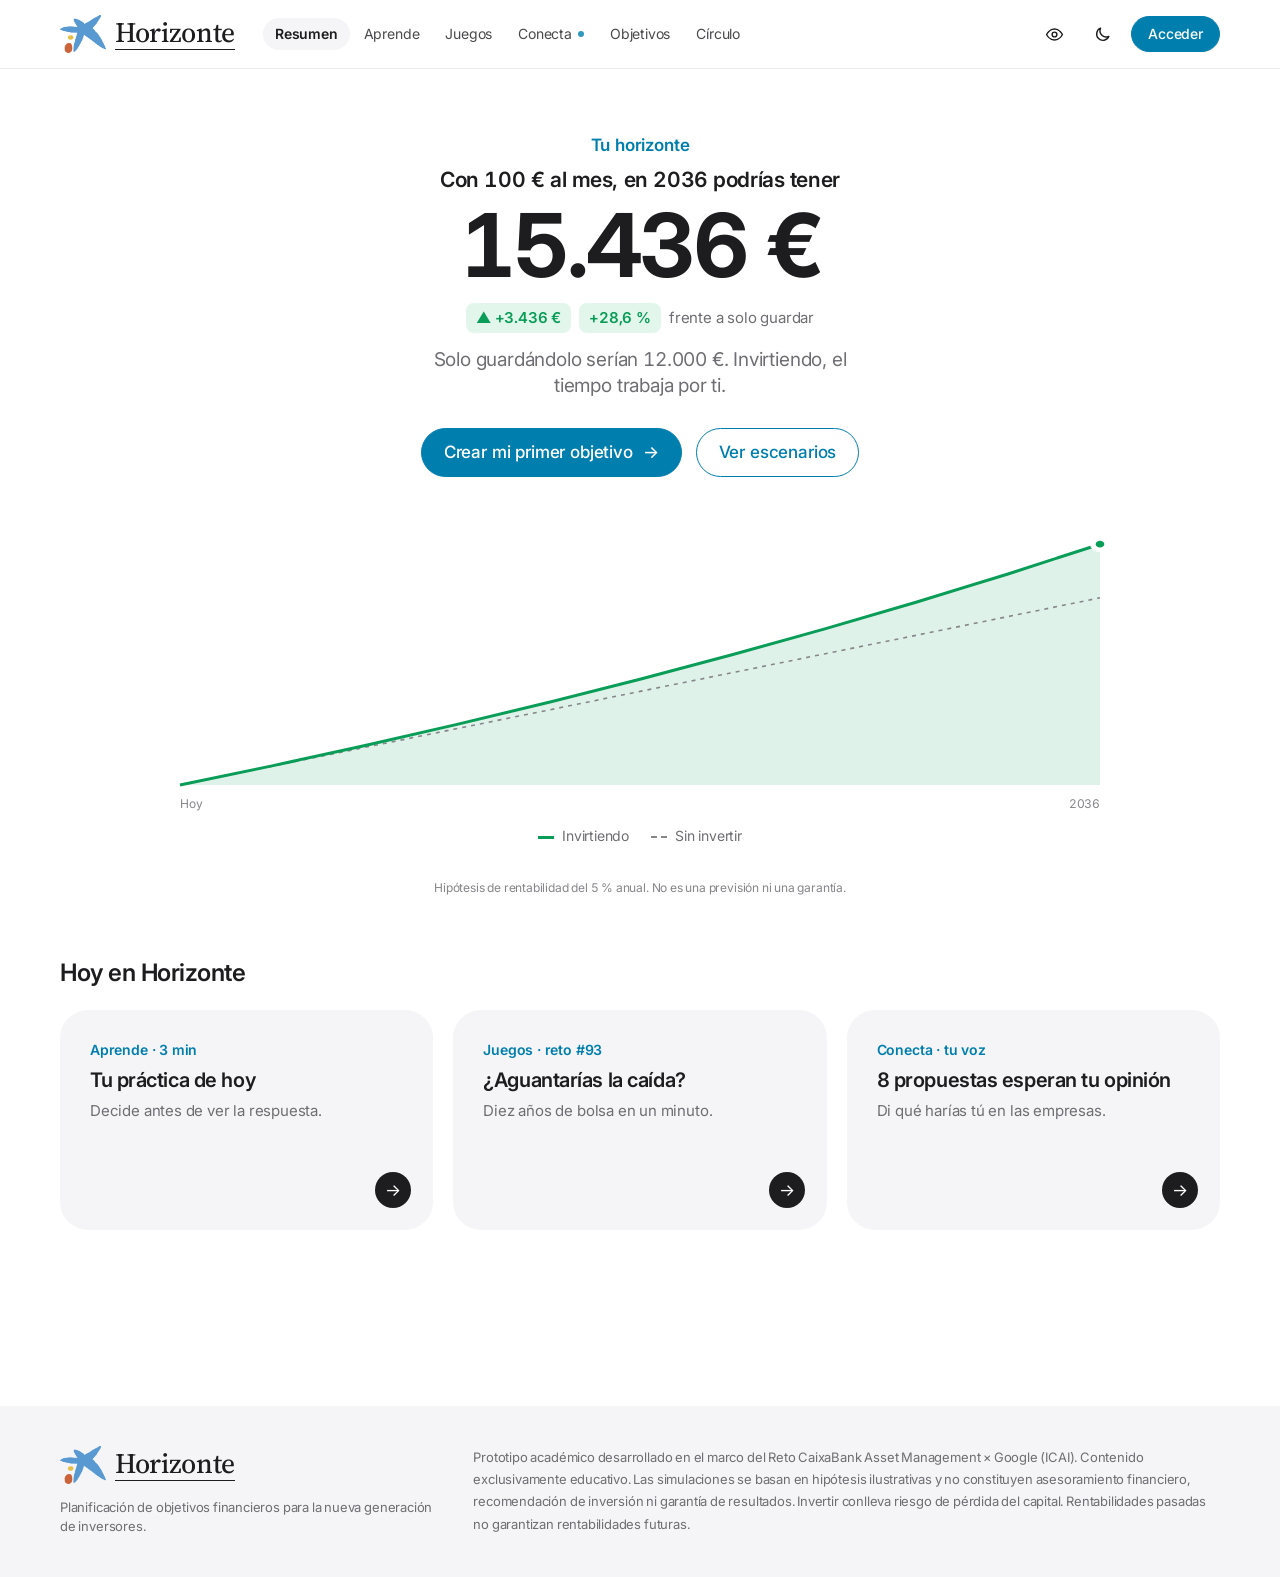
==== public/index.html @ 7ac38d74 "Índice de secciones con títulos algo más pequeños y logotipo un punto menor Co-Authored-By: Claude O" ====
<!DOCTYPE html>
<html lang="es">
<head>
    <meta charset="UTF-8">
    <meta name="viewport" content="width=device-width, initial-scale=1, viewport-fit=cover">
    <meta name="theme-color" content="#ffffff" media="(prefers-color-scheme: light)">
    <meta name="theme-color" content="#000000" media="(prefers-color-scheme: dark)">
    <script>try{const t=localStorage.getItem("hz_theme");document.documentElement.dataset.theme=t?JSON.parse(t):(matchMedia("(prefers-color-scheme: dark)").matches?"dark":"light");if(JSON.parse(localStorage.getItem("hz_private")))document.documentElement.classList.add("private")}catch(e){document.documentElement.dataset.theme="light"}</script>
    <meta name="description" content="Horizonte: planificación de objetivos financieros para la nueva generación de inversores. Prototipo CaixaBank Asset Management × Google.">
    <title>Horizonte · Planificación de objetivos</title>
    <link rel="manifest" href="manifest.webmanifest">
    <link rel="icon" href="brand/horizonte-icono.svg?v=2" type="image/svg+xml">
    <link rel="apple-touch-icon" href="brand/estrella.png">
    <link rel="preconnect" href="https://fonts.googleapis.com">
    <link rel="preconnect" href="https://fonts.gstatic.com" crossorigin>
    <link href="https://fonts.googleapis.com/css2?family=Inter:wght@400..800&family=Source+Serif+4:opsz,wght@8..60,400..600&display=swap" rel="stylesheet">
    <link rel="stylesheet" href="styles.css?v=g4">
</head>
<body>
    <a class="skip" href="#view">Saltar al contenido</a>

    <header class="top">
        <div class="top-in">
            <a class="brand" href="#/resumen" aria-label="Horizonte · Inicio">
                <img class="brand-star" src="brand/horizonte-icono.svg" alt="" width="46" height="38">
                <span class="brand-word" aria-hidden="true">Horizonte</span>
            </a>
            <nav class="nav" id="nav" aria-label="Secciones">
                <a href="#/resumen" data-tab="resumen"><svg viewBox="0 0 24 24" aria-hidden="true"><path d="M3 10.5 12 3l9 7.5V20a1 1 0 0 1-1 1h-5v-6h-6v6H4a1 1 0 0 1-1-1z"/></svg><span class="nl">Resumen</span><span class="ns">Inicio</span></a>
                <a href="#/aprende" data-tab="aprende"><svg viewBox="0 0 24 24" aria-hidden="true"><path d="M12 6.5C10 5 7 4.5 3 5v13c4-.5 7 0 9 1.5 2-1.5 5-2 9-1.5V5c-4-.5-7 0-9 1.5zM12 6.5V19"/></svg><span class="nl">Aprende</span><span class="ns">Aprende</span></a>
                <a href="#/juegos" data-tab="juegos"><svg viewBox="0 0 24 24" aria-hidden="true"><rect x="2.5" y="7" width="19" height="11" rx="5.5"/><path d="M7 10.5v4M5 12.5h4"/><circle cx="15.5" cy="11.5" r=".6" fill="currentColor"/><circle cx="17.5" cy="13.5" r=".6" fill="currentColor"/></svg><span class="nl">Juegos</span><span class="ns">Juegos</span></a>
                <a href="#/conecta" data-tab="conecta" class="nav-new"><svg viewBox="0 0 24 24" aria-hidden="true"><circle cx="6" cy="12" r="2.6"/><circle cx="18" cy="6" r="2.6"/><circle cx="18" cy="18" r="2.6"/><path d="M8.3 10.8 15.7 7.2M8.3 13.2l7.4 3.6"/></svg><span class="nl">Conecta</span><span class="ns">Conecta</span></a>
                <a href="#/objetivos" data-tab="objetivos"><svg viewBox="0 0 24 24" aria-hidden="true"><circle cx="12" cy="12" r="9"/><circle cx="12" cy="12" r="5"/><circle cx="12" cy="12" r="1.2" fill="currentColor"/></svg><span class="nl">Objetivos</span><span class="ns">Metas</span></a>
                <a href="#/circulo" data-tab="circulo"><svg viewBox="0 0 24 24" aria-hidden="true"><circle cx="9" cy="9" r="3.2"/><circle cx="17" cy="10.5" r="2.5"/><path d="M3.5 19c.6-3 2.8-4.6 5.5-4.6s4.9 1.6 5.5 4.6M14.5 15.2c2.6-.5 5 .8 5.8 3.8"/></svg><span class="nl">Círculo</span><span class="ns">Círculo</span></a>
            </nav>
            <div class="top-actions">
                <button class="icon-btn" data-act="privacy" id="privBtn" aria-pressed="false" title="Ocultar importes" aria-label="Ocultar importes"><svg viewBox="0 0 24 24" aria-hidden="true"><path class="eye" d="M2 12s3.6-7 10-7 10 7 10 7-3.6 7-10 7S2 12 2 12z"/><circle class="eye" cx="12" cy="12" r="3"/><path class="slash" d="M4 4l16 16"/></svg></button>
                <button class="icon-btn" data-act="theme" id="themeBtn" title="Cambiar a modo oscuro" aria-label="Cambiar a modo oscuro"><svg viewBox="0 0 24 24" aria-hidden="true"><path class="moon" d="M20 14.5A8 8 0 0 1 9.5 4 8 8 0 1 0 20 14.5z"/><g class="sun"><circle cx="12" cy="12" r="4"/><path d="M12 2v2M12 20v2M4.9 4.9l1.4 1.4M17.7 17.7l1.4 1.4M2 12h2M20 12h2M4.9 19.1l1.4-1.4M17.7 6.3l1.4-1.4"/></g></svg></button>
                <button class="btn sm" id="authBtn" data-act="auth">Acceder</button>
            </div>
        </div>
        <div class="flyout" id="flyout" aria-label="Índice de la sección"><div class="fl-in" id="flyIn"></div></div>
        <div class="localnav" id="localnav">
            <button class="ln-btn" id="lnBtn" aria-expanded="false" aria-controls="lnPanel"><span id="lnName">Inicio</span><svg viewBox="0 0 24 24" aria-hidden="true"><path d="m6 9 6 6 6-6"/></svg></button>
            <div class="ln-panel" id="lnPanel"></div>
        </div>
    </header>
    <div class="fl-scrim" id="flyScrim"></div>

    <main id="view" tabindex="-1"></main>

    <footer class="foot">
        <div class="foot-in">
            <div>
                <span class="brand foot-brand" aria-label="Horizonte"><img class="brand-star" src="brand/horizonte-icono.svg" alt="" width="46" height="38"><span class="brand-word" aria-hidden="true">Horizonte</span></span>
                <p class="muted">Planificación de objetivos financieros para la nueva generación de inversores.</p>
            </div>
            <p class="legal">Prototipo académico desarrollado en el marco del Reto CaixaBank Asset Management × Google (ICAI). Contenido exclusivamente educativo. Las simulaciones se basan en hipótesis ilustrativas y no constituyen asesoramiento financiero, recomendación de inversión ni garantía de resultados. Invertir conlleva riesgo de pérdida del capital. Rentabilidades pasadas no garantizan rentabilidades futuras.</p>
        </div>
    </footer>

    <button class="assist-fab" data-act="coach" aria-label="Abrir asistente"><svg viewBox="0 0 24 24" aria-hidden="true"><path d="M4 5h16v11H9l-5 4z"/></svg></button>

    <div id="sheetRoot"></div>
    <div id="toasts" aria-live="polite"></div>

    <noscript><p style="padding:2rem">Horizonte necesita JavaScript para funcionar.</p></noscript>
    <script src="coach-local.js?v=g4"></script>
    <script src="games.js?v=g4"></script>
    <script src="conecta.js?v=g4"></script>
    <script src="app.js?v=g4"></script>
</body>
</html>
---- public/styles.css ----
/* Horizonte · sistema visual 2.0 para la Generación Z
   Base clara y modo oscuro completo, superficies redondeadas, tipografía Inter con acentos
   editoriales en Source Serif 4 (la del logo), navegación inferior en móvil y modo privado. */
:root {
    --bg: #f4f6fb;
    --white: #ffffff;       /* superficie de tarjeta */
    --paper: #eef2f8;       /* relleno suave */
    --paper2: #e5ebf3;
    --ink: #0b1b2b;
    --ink2: #4a5b6e;
    --ink3: #8794a6;
    --rule: #e0e6ee;
    --rule2: #edf1f6;
    --blue: #007eae;        /* azul CaixaBank */
    --blue2: #2aa7df;
    --navy: #00344f;
    --sky: #7fb8d4;
    --accent: #ff8300;
    --pos: #10916b;
    --neg: #d4453a;
    --c-con: #7fb8d4;
    --c-dyn: #00344f;
    --hero: linear-gradient(135deg, #00344f 0%, #005b84 100%);
    --shadow: 0 1px 2px rgba(11, 27, 43, .04), 0 10px 30px -12px rgba(11, 27, 43, .12);
    --r: 22px;
    --r-sm: 14px;
    --serif: "Source Serif 4", Georgia, "Times New Roman", serif;
    --sans: "Inter", system-ui, -apple-system, "Segoe UI", sans-serif;
    --w: 1200px;
    --navh: 0px;
    color-scheme: light;
}
:root[data-theme="dark"] {
    --bg: #08131c;
    --white: #0f1f2c;
    --paper: #152838;
    --paper2: #1b3144;
    --ink: #eaf2f8;
    --ink2: #a8bccb;
    --ink3: #6f879a;
    --rule: #1f3547;
    --rule2: #182c3c;
    --blue: #3fb1e3;
    --blue2: #7fd0f2;
    --navy: #0b3a57;
    --pos: #4fd1a5;
    --neg: #ff8a80;
    --c-con: #4a7d97;
    --c-dyn: #c8e3f0;
    --hero: linear-gradient(135deg, #0b3a57 0%, #06263a 100%);
    --shadow: 0 0 0 1px rgba(255, 255, 255, .02);
    color-scheme: dark;
}
* { box-sizing: border-box; }
html { -webkit-text-size-adjust: 100%; }
body { margin: 0; background: var(--bg); color: var(--ink); font: 400 15px/1.6 var(--sans); font-variant-numeric: tabular-nums; -webkit-font-smoothing: antialiased; transition: background .25s, color .25s; }
button, input, select { font: inherit; color: inherit; }
button { cursor: pointer; }
a { color: inherit; text-decoration: none; }
h1, h2, h3, h4 { margin: 0; font-family: var(--sans); font-weight: 700; letter-spacing: -.025em; line-height: 1.12; }
h1 em, h2 em { font-family: var(--serif); font-style: italic; font-weight: 400; letter-spacing: -.01em; }
p { margin: 0; }
[hidden] { display: none !important; }
:focus-visible { outline: 2px solid var(--blue); outline-offset: 2px; border-radius: 8px; }
.skip { position: absolute; left: -999px; } .skip:focus { left: 16px; top: 8px; z-index: 99; background: var(--white); padding: 8px 12px; }
.muted { color: var(--ink2); }
.small { font-size: 13px; }
.logo-d { display: none; }
:root[data-theme="dark"] .logo-l { display: none; }
:root[data-theme="dark"] .logo-d { display: block; }

/* ---------- cabecera ---------- */
.top { position: sticky; top: 0; z-index: 30; background: color-mix(in srgb, var(--white) 88%, transparent); backdrop-filter: saturate(1.4) blur(14px); -webkit-backdrop-filter: saturate(1.4) blur(14px); border-bottom: 1px solid var(--rule); }
:root:not([data-theme="dark"]) .top { background: #fff; }
.top-in { max-width: var(--w); margin: 0 auto; padding: 0 20px; height: 72px; display: flex; align-items: center; gap: 28px; }
.brand { display: flex; align-items: center; flex: none; }
.brand img { height: 46px; width: auto; display: block; }
.brand img.logo-d, .foot-logo.logo-d { display: none; }
:root[data-theme="dark"] .brand img.logo-l, :root[data-theme="dark"] .foot-logo.logo-l { display: none; }
:root[data-theme="dark"] .brand img.logo-d, :root[data-theme="dark"] .foot-logo.logo-d { display: block; }
.nav { display: flex; gap: 4px; flex: 1; padding: 5px; }
.nav a { position: relative; display: flex; align-items: center; gap: 8px; padding: 9px 14px; border-radius: 999px; font-size: 14px; font-weight: 600; color: var(--ink2); transition: color .15s, background .15s; }
.nav a svg { display: none; }
.nav a .ns { display: none; }
.nav a:hover { color: var(--ink); background: var(--paper); }
.nav a.on { color: #fff; background: var(--navy); }
:root[data-theme="dark"] .nav a.on { background: var(--blue); color: #04121b; }
.nav-new .nl::after { content: ""; display: inline-block; width: 6px; height: 6px; border-radius: 50%; background: var(--accent); margin-left: 6px; vertical-align: 2px; }
.top-actions { display: flex; align-items: center; gap: 8px; }
.icon-btn { width: 40px; height: 40px; display: grid; place-items: center; border-radius: 50%; border: 1px solid var(--rule); background: var(--white); color: var(--ink2); padding: 0; transition: color .15s, border-color .15s, background .15s; }
.icon-btn:hover { color: var(--ink); border-color: var(--ink3); }
.icon-btn svg { width: 19px; height: 19px; fill: none; stroke: currentColor; stroke-width: 1.8; stroke-linecap: round; stroke-linejoin: round; }
#privBtn .slash { display: none; } .private #privBtn .slash { display: inline; } .private #privBtn { color: var(--accent); border-color: var(--accent); }
#themeBtn .sun { display: none; } :root[data-theme="dark"] #themeBtn .sun { display: inline; } :root[data-theme="dark"] #themeBtn .moon { display: none; }
.txt-btn { background: none; border: 0; padding: 8px 10px; font-size: 14px; font-weight: 600; color: var(--blue); border-radius: 999px; }
.txt-btn:hover { background: var(--paper); }
@media (max-width: 1080px) { .top-in { gap: 14px; } .nav a { padding: 9px 11px; } .txt-btn { display: none; } }
/* móvil: navegación inferior al alcance del pulgar */
@media (max-width: 860px) {
    :root { --navh: calc(64px + env(safe-area-inset-bottom)); }
    .top { backdrop-filter: none; -webkit-backdrop-filter: none; background: var(--white); }
    .top-in { height: 62px; }
    .brand { flex: 1; }
    .brand img { height: 40px; }
    .nav { position: fixed; z-index: 40; left: 0; right: 0; bottom: 0; height: var(--navh); padding: 6px 6px env(safe-area-inset-bottom); gap: 0; background: color-mix(in srgb, var(--white) 92%, transparent); backdrop-filter: blur(16px); -webkit-backdrop-filter: blur(16px); border-top: 1px solid var(--rule); }
    .nav a { flex: 1; flex-direction: column; justify-content: center; gap: 3px; padding: 4px 0; border-radius: 14px; font-size: 10.5px; font-weight: 600; color: var(--ink3); }
    .nav a svg { display: block; width: 23px; height: 23px; fill: none; stroke: currentColor; stroke-width: 1.8; stroke-linecap: round; stroke-linejoin: round; }
    .nav a .nl { display: none; } .nav a .ns { display: block; }
    .nav a:hover { background: none; }
    .nav a.on, :root[data-theme="dark"] .nav a.on { background: none; color: var(--blue); }
    .nav a.on svg { stroke-width: 2.3; }
    .nav a.on::before { content: ""; position: absolute; top: -6px; width: 22px; height: 3px; border-radius: 0 0 3px 3px; background: var(--blue); }
    .nav-new::after { content: ""; position: absolute; top: 4px; left: calc(50% + 8px); width: 7px; height: 7px; border-radius: 50%; background: var(--accent); }
    .nav-new .nl::after { display: none; }
    .icon-btn { width: 38px; height: 38px; }
}

/* ---------- estructura ---------- */
main { max-width: var(--w); margin: 0 auto; padding: 0 20px calc(80px + var(--navh)); outline: none; }
.fade { animation: fade .35s ease both; }
@keyframes fade { from { opacity: 0; } }
.section { padding-top: 56px; }
.sec-head { display: grid; grid-template-columns: 1fr auto; gap: 24px; align-items: end; padding-bottom: 20px; border-bottom: 1px solid var(--ink); margin-bottom: 28px; }
.sec-head h2 { font-size: clamp(28px, 4vw, 40px); }
.sec-head p { color: var(--ink2); max-width: 620px; margin-top: 10px; }
@media (max-width: 640px) { .sec-head { grid-template-columns: 1fr; } }
.kicker { font-size: 11px; font-weight: 600; letter-spacing: .14em; text-transform: uppercase; color: var(--blue); margin-bottom: 12px; display: flex; align-items: center; gap: 10px; }
.kicker::before { content: ""; width: 18px; height: 2px; background: var(--accent); }
.cols { display: grid; gap: 24px; }
.c2 { grid-template-columns: repeat(2, minmax(0, 1fr)); }
.c3 { grid-template-columns: repeat(3, minmax(0, 1fr)); }
.c21 { grid-template-columns: 2fr 1fr; align-items: start; }
@media (max-width: 900px) { .c3 { grid-template-columns: 1fr 1fr; } .c21 { grid-template-columns: 1fr; } }
@media (max-width: 640px) { .c2, .c3 { grid-template-columns: 1fr; } }
.panel { border: 1px solid var(--rule); background: var(--white); padding: 28px; }
.panel.tint { background: var(--paper); border-color: var(--rule2); }
.panel h3 { font-size: 22px; margin-bottom: 6px; }
.row { display: flex; gap: 12px; align-items: center; flex-wrap: wrap; }
.between { justify-content: space-between; }

/* ---------- botones ---------- */
.btn { display: inline-flex; align-items: center; justify-content: center; gap: 10px; border: 1px solid var(--blue); background: var(--blue); color: var(--white); font-size: 14px; font-weight: 500; padding: 13px 24px; letter-spacing: .01em; transition: background .15s, border-color .15s, color .15s; }
.btn:hover { background: var(--navy); border-color: var(--navy); }
.btn.sm { padding: 9px 18px; font-size: 13px; }
.btn.line { background: transparent; color: var(--blue); }
.btn.line:hover { background: var(--blue); color: var(--white); }
.btn.quiet { background: transparent; border-color: var(--rule); color: var(--ink); }
.btn.quiet:hover { border-color: var(--ink); background: transparent; }
.btn.danger { background: transparent; border-color: var(--rule); color: var(--neg); }
.btn.danger:hover { border-color: var(--neg); background: transparent; }
.btn.full { width: 100%; }
.btn .arr { transition: transform .15s; } .btn:hover .arr { transform: translateX(3px); }
.link { background: none; border: 0; padding: 0; color: var(--blue); font-weight: 500; font-size: 14px; text-decoration: underline; text-underline-offset: 3px; }
.link.neg { color: var(--neg); }

/* ---------- formularios ---------- */
.field { display: grid; gap: 6px; margin-bottom: 18px; }
.field label { font-size: 12px; font-weight: 600; letter-spacing: .06em; text-transform: uppercase; color: var(--ink2); }
.field input, .field select { width: 100%; background: var(--white); border: 1px solid var(--rule); border-bottom-color: var(--ink3); padding: 12px 14px; font-size: 15px; transition: border-color .15s; }
.field input:focus, .field select:focus { outline: none; border-color: var(--blue); box-shadow: inset 0 -1px 0 var(--blue); }
.err { border-left: 3px solid var(--neg); background: #fbf1f0; color: var(--neg); padding: 10px 14px; font-size: 14px; margin-bottom: 16px; }
.opts { display: flex; flex-wrap: wrap; border: 1px solid var(--rule); margin-bottom: 18px; }
.opts button { flex: 1 1 auto; background: var(--white); border: 0; border-right: 1px solid var(--rule); padding: 10px 12px; font-size: 13px; font-weight: 500; color: var(--ink2); }
.opts button:last-child { border-right: 0; }
.opts button:hover { color: var(--ink); background: var(--paper); }
.opts button.on { background: var(--ink); color: var(--white); }
input[type=range] { -webkit-appearance: none; appearance: none; width: 100%; height: 2px; background: var(--rule); margin: 14px 0 6px; }
input[type=range]::-webkit-slider-thumb { -webkit-appearance: none; width: 14px; height: 14px; background: var(--blue); border: 0; cursor: pointer; }
input[type=range]::-moz-range-thumb { width: 14px; height: 14px; background: var(--blue); border: 0; border-radius: 0; cursor: pointer; }
.check { display: flex; gap: 10px; align-items: center; font-size: 14px; cursor: pointer; }
.check input { width: 16px; height: 16px; accent-color: var(--blue); }

/* ---------- barras ---------- */
.bar { height: 3px; background: var(--rule2); position: relative; }
.bar > i { position: absolute; inset: 0 auto 0 0; background: var(--blue); transition: width .6s cubic-bezier(.2,.8,.2,1); }

/* ---------- objetivos ---------- */
.goal { border: 1px solid var(--rule); padding: 26px; display: flex; flex-direction: column; gap: 18px; transition: border-color .2s; }
.goal:hover { border-color: var(--ink3); }
.goal-cat { font-size: 11px; font-weight: 600; letter-spacing: .14em; text-transform: uppercase; color: var(--ink3); }
.goal h3 { font-size: 24px; margin-top: 4px; }
.goal .amt { display: flex; align-items: baseline; justify-content: space-between; gap: 12px; margin-bottom: 10px; }
.goal .amt strong { font-family: var(--serif); font-weight: 400; font-size: 30px; letter-spacing: -.02em; }
.goal .amt span { color: var(--ink2); font-size: 14px; }
.goal .meta { display: grid; grid-template-columns: 1fr 1fr; border-top: 1px solid var(--rule2); padding-top: 14px; gap: 10px 16px; font-size: 13px; margin: 0; }
.goal .meta dt { color: var(--ink3); } .goal .meta dd { margin: 0; font-weight: 500; }
.goal .acts { display: flex; gap: 20px; margin-top: auto; align-items: center; flex-wrap: wrap; }
.tag { display: inline-block; font-size: 11px; font-weight: 600; letter-spacing: .08em; text-transform: uppercase; padding: 3px 8px; border: 1px solid currentColor; white-space: nowrap; }
.tag.ok { color: var(--pos); } .tag.late { color: #c66500; } .tag.done { color: var(--blue); }
.empty { border: 1px solid var(--rule); padding: 56px 32px; text-align: center; }
.empty h3 { font-size: 28px; margin-bottom: 8px; }
.tpl { display: grid; grid-template-columns: repeat(3, 1fr); border-top: 1px solid var(--rule); border-left: 1px solid var(--rule); margin-top: 32px; text-align: left; }
.tpl button { background: var(--white); border: 0; border-right: 1px solid var(--rule); border-bottom: 1px solid var(--rule); padding: 20px; text-align: left; transition: background .15s; }
.tpl button:hover { background: var(--paper); }
.tpl b { display: block; font-family: var(--serif); font-weight: 400; font-size: 19px; margin: 4px 0; }
.tpl small { color: var(--ink2); }
@media (max-width: 640px) { .tpl { grid-template-columns: 1fr; } }

/* ---------- tablas ---------- */
.tbl-wrap { overflow-x: auto; }
.tbl { width: 100%; border-collapse: collapse; font-size: 14px; }
.tbl th { text-align: left; font-size: 11px; font-weight: 600; letter-spacing: .08em; text-transform: uppercase; color: var(--ink2); padding: 0 12px 10px 0; border-bottom: 1px solid var(--ink); white-space: nowrap; }
.tbl td { padding: 13px 12px 13px 0; border-bottom: 1px solid var(--rule2); vertical-align: middle; }
.tbl .r { text-align: right; padding-right: 0; }
.tbl th.r { padding-right: 0; padding-left: 16px; }
.tbl td.r { padding-left: 16px; }
.tbl tr.hl td { background: var(--paper); }
.sw { display: inline-block; width: 18px; height: 2px; vertical-align: middle; margin-right: 10px; }
.x { background: none; border: 0; color: var(--ink3); font-size: 13px; padding: 0; }
.x:hover { color: var(--neg); text-decoration: underline; }

/* ---------- simulador ---------- */
.sim { display: grid; grid-template-columns: 320px 1fr; border: 1px solid var(--rule); }
.sim-ctl { padding: 28px; border-right: 1px solid var(--rule); background: var(--paper); }
.sim-out { padding: 28px; min-width: 0; }
@media (max-width: 900px) { .sim { grid-template-columns: 1fr; } .sim-ctl { border-right: 0; border-bottom: 1px solid var(--rule); } }
@media (max-width: 640px) { .sim-ctl, .sim-out { padding: 20px; } }
.rv { display: flex; justify-content: space-between; align-items: baseline; }
.rv label { font-size: 12px; font-weight: 600; letter-spacing: .06em; text-transform: uppercase; color: var(--ink2); }
.rv b { font-family: var(--serif); font-weight: 500; font-size: 18px; }
.ctl { margin-bottom: 20px; }
canvas.chart { width: 100%; height: 340px; display: block; touch-action: pan-y; }
.note { border-left: 2px solid var(--accent); padding: 4px 0 4px 18px; color: var(--ink2); font-size: 14px; }
.note b { color: var(--ink); font-weight: 600; }

/* ---------- hitos ---------- */
.miles { list-style: none; margin: 0; padding: 0; }
.miles li { display: flex; justify-content: space-between; gap: 12px; padding: 11px 0; border-bottom: 1px solid var(--rule2); font-size: 14px; color: var(--ink3); }
.miles li::after { content: "Pendiente"; font-size: 11px; letter-spacing: .08em; text-transform: uppercase; }
.miles li.on { color: var(--ink); }
.miles li.on::after { content: "Logrado"; color: var(--pos); font-weight: 600; }

/* ---------- círculo ---------- */
.code { font-family: var(--serif); font-size: 24px; letter-spacing: .3em; padding: 4px 0 4px .3em; border-top: 1px solid var(--ink); border-bottom: 1px solid var(--ink); }
.feed { list-style: none; margin: 0; padding: 0; font-size: 13px; max-height: 190px; overflow: auto; }
.feed li { padding: 8px 0; border-bottom: 1px solid var(--rule2); display: flex; justify-content: space-between; gap: 12px; }
.feed time { color: var(--ink3); white-space: nowrap; }
.initial { display: inline-grid; place-items: center; width: 28px; height: 28px; background: var(--navy); color: var(--white); font-size: 12px; font-weight: 600; margin-right: 10px; vertical-align: middle; }

/* ---------- aprende ---------- */
.today { display: grid; grid-template-columns: 1.4fr 1fr; gap: 24px 40px; align-items: center; border-top: 2px solid var(--ink); }
.today .row { grid-column: 1 / -1; }
.today-stats { display: grid; grid-template-columns: repeat(3, 1fr); margin: 0; }
.today-stats dt { font-size: 11px; font-weight: 600; letter-spacing: .08em; text-transform: uppercase; color: var(--ink3); }
.today-stats dd { margin: 4px 0 0; font-family: var(--serif); font-size: 28px; }
@media (max-width: 640px) { .today { grid-template-columns: 1fr; } }
.lessons { border-top: 1px solid var(--ink); }
.lesson { width: 100%; display: grid; grid-template-columns: 64px 1fr auto; gap: 16px; align-items: center; background: none; border: 0; border-bottom: 1px solid var(--rule); padding: 22px 0; text-align: left; transition: background .15s, padding .2s; }
.lesson:hover { background: var(--paper); padding-left: 12px; }
.lesson .n { font-family: var(--serif); font-size: 28px; color: var(--ink3); }
.lesson h3 { font-size: 21px; }
.lesson p { color: var(--ink2); font-size: 14px; }
.lesson .st { font-size: 11px; font-weight: 600; letter-spacing: .08em; text-transform: uppercase; color: var(--ink3); }
.lesson.done .st { color: var(--pos); }
@media (max-width: 640px) { .lesson { grid-template-columns: 40px 1fr; } .lesson .st { grid-column: 2; } }
.qopt { display: block; width: 100%; text-align: left; background: var(--white); border: 1px solid var(--rule); padding: 14px 16px; margin-bottom: 8px; font-size: 15px; transition: border-color .15s; }
.qopt:hover { border-color: var(--ink); }
.qopt.right { border-color: var(--pos); box-shadow: inset 3px 0 0 var(--pos); }
.qopt.wrong { border-color: var(--neg); box-shadow: inset 3px 0 0 var(--neg); }
.split { display: flex; height: 36px; font-size: 12px; font-weight: 600; color: var(--white); margin: 6px 0 14px; }
.split div { display: grid; place-items: center; }
.steps { display: flex; gap: 4px; margin: 4px 0 24px; }
.steps i { flex: 1; height: 3px; background: var(--rule2); }
.steps i.on { background: var(--blue); }

/* ---------- modal / panel lateral ---------- */
.overlay { position: fixed; inset: 0; z-index: 100; background: rgba(5, 25, 38, .55); display: flex; justify-content: center; align-items: center; padding: 20px; animation: fade .2s; }
.sheet { position: relative; width: min(540px, 100%); max-height: 92vh; overflow: auto; background: var(--white); padding: 40px; border-top: 3px solid var(--blue); animation: up .25s cubic-bezier(.2,.8,.2,1); }
@keyframes up { from { transform: translateY(16px); opacity: 0; } }
.sheet h2 { font-size: 30px; margin-bottom: 8px; }
.sheet .close { position: absolute; top: 16px; right: 16px; width: 32px; height: 32px; background: none; border: 1px solid var(--rule); font-size: 18px; line-height: 1; color: var(--ink2); }
.sheet .close:hover { border-color: var(--ink); color: var(--ink); }
.overlay.side { justify-content: flex-end; align-items: stretch; padding: 0; }
.overlay.side .sheet { width: min(460px, 100%); max-height: none; height: 100%; display: flex; flex-direction: column; border-top: 0; border-left: 3px solid var(--blue); animation: slide .25s cubic-bezier(.2,.8,.2,1); }
@keyframes slide { from { transform: translateX(30px); opacity: 0; } }
@media (max-width: 640px) { .overlay { padding: 0; align-items: flex-end; } .sheet { padding: 32px 20px; max-height: 94vh; } }

/* ---------- asistente ---------- */
.assist-fab { position: fixed; z-index: 40; right: 16px; bottom: 16px; background: var(--navy); color: var(--white); border: 0; border-left: 3px solid var(--accent); padding: 12px 18px; font-size: 13px; font-weight: 600; letter-spacing: .04em; display: none; }
@media (max-width: 900px) { .assist-fab { display: block; } }
.chat { flex: 1; overflow: auto; display: flex; flex-direction: column; gap: 14px; padding: 20px 0; border-top: 1px solid var(--rule); border-bottom: 1px solid var(--rule); margin: 18px 0; min-height: 200px; }
.msg { max-width: 88%; font-size: 14px; line-height: 1.6; white-space: pre-wrap; }
.msg.bot { padding-left: 14px; border-left: 2px solid var(--blue); }
.msg.me { align-self: flex-end; background: var(--paper2); padding: 10px 14px; }
.msg small { display: block; margin-top: 6px; font-size: 11px; letter-spacing: .06em; text-transform: uppercase; color: var(--ink3); }
.typing::after { content: "Escribiendo…"; color: var(--ink3); font-size: 13px; animation: blink 1s infinite; }
@keyframes blink { 50% { opacity: .4; } }
.sugg { display: flex; flex-direction: column; margin-bottom: 14px; border-top: 1px solid var(--rule2); }
.sugg button { text-align: left; background: none; border: 0; border-bottom: 1px solid var(--rule2); padding: 9px 0; font-size: 13px; color: var(--blue); transition: padding .15s; }
.sugg button:hover { padding-left: 6px; }
.chat-form { display: flex; }
.chat-form input { flex: 1; min-width: 0; border: 1px solid var(--rule); border-right: 0; padding: 12px 14px; }
.chat-form input:focus { outline: none; border-color: var(--blue); }

/* ---------- pie / avisos ---------- */
.foot { border-top: 1px solid var(--rule); background: var(--paper); }
.foot-in { max-width: var(--w); margin: 0 auto; padding: 40px 20px; display: grid; grid-template-columns: 1fr 2fr; gap: 40px; font-size: 13px; }
.foot .brand-name { font-size: 20px; margin-bottom: 6px; }
.legal { color: var(--ink3); line-height: 1.7; }
@media (max-width: 760px) { .foot-in { grid-template-columns: 1fr; gap: 20px; padding-bottom: 80px; } }
.disclaim { font-size: 12px; color: var(--ink3); margin-top: 18px; }

#toasts { position: fixed; z-index: 200; bottom: 24px; left: 24px; display: grid; gap: 8px; max-width: min(420px, calc(100% - 48px)); }
.toast { background: var(--ink); color: var(--white); padding: 14px 18px; font-size: 14px; border-left: 3px solid var(--accent); animation: up .25s both; }
@media (prefers-reduced-motion: reduce) { *, *::before, *::after { animation: none !important; transition: none !important; } }

/* ---------- Pulso: feed vertical inmersivo ---------- */
body.immersive { overflow: hidden; }
body.immersive .assist-fab, body.immersive .foot, body.immersive .top, body.immersive .topline { display: none; }
.pulse { position: fixed; inset: 0; z-index: 60; background: #041722; color: #eaf3f8; }
.p-top { position: absolute; z-index: 3; top: 0; left: 50%; transform: translateX(-50%); width: min(480px, 100%); display: flex; align-items: center; gap: 14px; padding: 14px 16px; background: linear-gradient(#041722, transparent); }
.p-close { width: 32px; height: 32px; display: grid; place-items: center; border: 1px solid rgba(255,255,255,.25); font-size: 18px; color: #fff; flex: none; }
.p-close:hover { border-color: #fff; }
.p-bars { flex: 1; display: flex; gap: 3px; }
.p-bars i { flex: 1; height: 2px; background: rgba(255,255,255,.18); transition: background .3s; }
.p-bars i.past { background: rgba(255,255,255,.6); }
.p-bars i.now { background: var(--accent); }
.p-streak { font-size: 12px; font-weight: 600; letter-spacing: .08em; color: #9cc7dc; white-space: nowrap; }
.p-feed { height: 100%; width: min(480px, 100%); margin: 0 auto; overflow-y: auto; scroll-snap-type: y mandatory; scrollbar-width: none; overscroll-behavior: contain; }
.p-feed::-webkit-scrollbar { display: none; }
@media (min-width: 700px) { .p-feed { border-left: 1px solid rgba(255,255,255,.08); border-right: 1px solid rgba(255,255,255,.08); } }
.p-card { position: relative; height: 100%; scroll-snap-align: start; scroll-snap-stop: always; display: flex; align-items: center; padding: 72px 76px 64px 24px; overflow: hidden; }
.p-card::before { content: ""; position: absolute; inset: 0; z-index: -1; }
.p-decide::before { background: linear-gradient(170deg, #00344f, #041722 75%); }
.p-estimate::before { background: linear-gradient(170deg, #005a7d, #041722 80%); }
.p-myth::before, .p-quiz::before { background: linear-gradient(170deg, #0a2433, #041722 75%); }
.p-personal::before { background: linear-gradient(170deg, #007eae, #00344f 85%); }
.p-end::before { background: #041722; }
.p-personal, .p-end { padding-right: 24px; }
.p-inner { width: 100%; }
.p-kicker { font-size: 11px; font-weight: 600; letter-spacing: .16em; text-transform: uppercase; color: #9cc7dc; margin-bottom: 18px; display: flex; align-items: center; gap: 10px; }
.p-kicker::before { content: ""; width: 18px; height: 2px; background: var(--accent); }
.p-title { font-family: var(--serif); font-size: clamp(25px, 6.4vw, 31px); line-height: 1.22; color: #fff; margin-bottom: 28px; }
.p-body { color: #c4d6e0; font-size: 15px; line-height: 1.65; margin-bottom: 24px; }
.p-opts { display: grid; gap: 8px; }
.p-two { grid-template-columns: 1fr 1fr; }
.p-opt { display: block; width: 100%; text-align: left; background: rgba(255,255,255,.04); border: 1px solid rgba(255,255,255,.22); color: #fff; padding: 14px 16px; font-size: 15px; transition: border-color .15s, background .15s; }
.p-two .p-opt { text-align: center; }
.p-opt:hover:not(:disabled) { border-color: #fff; background: rgba(255,255,255,.08); }
.p-opt:disabled { cursor: default; opacity: .55; }
.p-opt.right { opacity: 1; border-color: #4fc3a1; box-shadow: inset 3px 0 0 #4fc3a1; }
.p-opt.wrong { opacity: 1; border-color: #ff8a80; box-shadow: inset 3px 0 0 #ff8a80; }
.p-go { background: #fff; color: #00344f; border-color: #fff; font-weight: 600; text-align: center; margin-top: 8px; }
.p-go:hover:not(:disabled) { background: #e6f1f6; color: #00344f; }
a.p-opt { text-align: center; }
.p-end .row { gap: 8px; } .p-end .row > * { flex: 1; }
.p-est output { display: block; font-family: var(--serif); font-size: 44px; line-height: 1; color: #fff; margin-bottom: 4px; }
.p-est input[type=range] { background: rgba(255,255,255,.25); margin: 18px 0 8px; }
.p-est input[type=range]::-webkit-slider-thumb { width: 22px; height: 22px; background: var(--accent); }
.p-est input[type=range]::-moz-range-thumb { width: 22px; height: 22px; background: var(--accent); }
.p-est .small { color: #8fb0c0; margin-bottom: 12px; }
.p-cmp { margin-top: 14px; color: #c4d6e0; font-size: 14px; }
.p-cmp b { color: #fff; }
.p-reveal:empty { display: none; }
.p-reveal { margin-top: 22px; padding: 16px 0 0 16px; border-left: 2px solid var(--accent); color: #dbe8ef; font-size: 15px; line-height: 1.65; animation: up .35s cubic-bezier(.2,.8,.2,1) both; }
.p-verdict { font-family: var(--serif); font-size: 20px; color: #fff; margin-bottom: 6px; }
.ok .p-verdict { color: #7fe0c2; } .ko .p-verdict { color: #ffb4ac; }
.p-rail { position: absolute; right: 8px; bottom: 96px; display: grid; gap: 18px; }
.p-rail button { background: none; border: 0; color: #c4d6e0; font-size: 10px; letter-spacing: .06em; text-transform: uppercase; display: grid; justify-items: center; gap: 6px; width: 60px; }
.p-rail b { width: 40px; height: 40px; display: grid; place-items: center; border: 1px solid rgba(255,255,255,.28); font-size: 15px; color: #fff; font-weight: 400; transition: border-color .15s, background .15s; }
.p-rail button:hover b { border-color: #fff; }
.p-rail button.on b { background: var(--accent); border-color: var(--accent); }
.p-count { position: absolute; left: 24px; bottom: 22px; font-size: 12px; letter-spacing: .1em; color: #6f93a5; }
.p-hint { position: absolute; left: 50%; bottom: 20px; transform: translateX(-50%); font-size: 12px; letter-spacing: .12em; text-transform: uppercase; color: #9cc7dc; animation: nudge 1.6s ease-in-out infinite; pointer-events: none; }
@keyframes nudge { 50% { transform: translate(-50%, -6px); opacity: .5; } }
.p-stats { display: grid; grid-template-columns: repeat(3, 1fr); border-top: 1px solid rgba(255,255,255,.15); border-bottom: 1px solid rgba(255,255,255,.15); margin: 0 0 22px; padding: 16px 0; }
.p-stats dt { font-size: 11px; letter-spacing: .1em; text-transform: uppercase; color: #8fb0c0; }
.p-stats dd { margin: 4px 0 0; font-family: var(--serif); font-size: 26px; color: #fff; }
@media (max-height: 640px) { .p-title { font-size: 22px; margin-bottom: 18px; } .p-card { padding-top: 60px; } }

/* ---------- Juegos: portada ---------- */
.g-streak { display: grid; justify-items: center; padding: 12px 18px; border: 1px solid var(--rule); background: var(--paper); }
.g-streak b { font-family: var(--serif); font-size: 34px; line-height: 1; color: var(--accent); }
.g-streak span { font-size: 11px; font-weight: 600; letter-spacing: .08em; text-transform: uppercase; color: var(--ink3); }
.g-grid { display: grid; grid-template-columns: repeat(2, 1fr); gap: 14px; }
@media (max-width: 760px) { .g-grid { grid-template-columns: 1fr; } }
.g-tile { position: relative; display: grid; align-content: start; gap: 8px; min-height: 250px; padding: 26px; color: #fff; text-decoration: none; overflow: hidden; transition: transform .2s, box-shadow .2s; }
.g-tile:hover { transform: translateY(-3px); box-shadow: 0 14px 30px rgba(0,52,79,.25); }
.g-tile.t-aguanta { background: linear-gradient(140deg, #00344f, #007eae); }
.g-tile.t-silueta { background: linear-gradient(140deg, #123b2f, #1f7a62); }
.g-tile.t-masomenos { background: linear-gradient(140deg, #2b1d52, #6b4fc4); }
.g-tile.t-draft { background: linear-gradient(140deg, #5a2208, #ff8300); }
.g-tile h3 { font-family: var(--serif); font-size: 32px; font-weight: 400; color: #fff; }
.g-tile p { color: rgba(255,255,255,.85); font-size: 15px; line-height: 1.55; max-width: 34ch; }
.g-badge { justify-self: start; font-size: 11px; font-weight: 700; letter-spacing: .1em; text-transform: uppercase; background: rgba(255,255,255,.18); padding: 5px 10px; }
.g-tile .g-emoji { position: absolute; right: 20px; top: 18px; font-size: 64px; line-height: 1; filter: drop-shadow(0 6px 12px rgba(0,0,0,.25)); }
.g-status { margin-top: auto; padding-top: 14px; font-size: 13px; color: rgba(255,255,255,.85); }
.g-status b { color: #fff; }
.g-tile .pos { color: #a7f3d0; } .g-tile .neg { color: #fecaca; }
.g-play { position: absolute; right: 22px; bottom: 22px; font-weight: 700; font-size: 14px; background: #fff; color: #00344f; padding: 9px 14px; }
.g-sharebar { display: flex; gap: 18px; align-items: center; justify-content: space-between; margin-top: 18px; padding: 20px 24px; border: 1px solid var(--rule); border-left: 3px solid var(--accent); }
@media (max-width: 640px) { .g-sharebar { flex-direction: column; align-items: stretch; } }

/* ---------- Juegos: pantalla de juego ---------- */
.game { position: fixed; inset: 0; z-index: 60; background: #041722; color: #eaf3f8; overflow-y: auto; overscroll-behavior: contain; }
.g-scroll { width: min(640px, 100%); margin: 0 auto; min-height: 100%; background: linear-gradient(175deg, #00344f, #041722 60%); }
.g-masomenos .g-scroll { background: linear-gradient(175deg, #2b1d52, #0d0a1f 60%); }
.g-silueta .g-scroll { background: linear-gradient(175deg, #123b2f, #041a14 60%); }
.g-draft .g-scroll { background: linear-gradient(175deg, #4a1d07, #140803 60%); }
@media (min-width: 700px) { .g-scroll { border-left: 1px solid rgba(255,255,255,.08); border-right: 1px solid rgba(255,255,255,.08); } }
.g-top { position: sticky; top: 0; z-index: 3; display: flex; align-items: center; gap: 14px; padding: 14px 16px; background: rgba(4,23,34,.85); backdrop-filter: blur(8px); border-bottom: 1px solid rgba(255,255,255,.08); }
.g-top > b { flex: 1; font-size: 15px; font-weight: 700; letter-spacing: .02em; }
.g-top > span { font-size: 12px; color: #9cc7dc; }
.g-in { padding: 24px 22px 48px; }
.g-lbl { display: block; font-size: 11px; font-weight: 700; letter-spacing: .14em; text-transform: uppercase; color: #9cc7dc; margin-bottom: 6px; }
.g-h2 { font-family: var(--serif); font-size: clamp(24px, 6vw, 30px); font-weight: 400; line-height: 1.2; color: #fff; margin-bottom: 18px; }
.g-big { font-family: var(--serif); font-size: clamp(52px, 15vw, 84px); font-weight: 400; line-height: 1; color: #fff; letter-spacing: -.02em; margin-bottom: 10px; animation: up .5s cubic-bezier(.2,.8,.2,1) both; }
.g-muted { color: #8fb0c0; }
.g-note { background: rgba(255,131,0,.12); border-left: 3px solid var(--accent); padding: 10px 14px; font-size: 14px; color: #fff; margin-bottom: 16px; }
.game .pos { color: #7fe0c2; } .game .neg { color: #ffb4ac; }
.g-row { display: grid; grid-template-columns: 1fr 1fr; gap: 8px; margin: 18px 0; }
.g-row .p-go { margin-top: 0; }
.g-bigbtn { padding: 18px; font-size: 16px; text-align: center; margin-bottom: 10px; }
.g-end { text-align: center; }
.g-end .g-row, .g-end .g-lesson, .g-end .g-bars { text-align: left; }
.g-emo { font-size: 26px; letter-spacing: 4px; margin: 6px 0 4px; }
.g-score { font-family: var(--serif); font-size: 40px; margin-bottom: 18px; }
.g-lesson { padding: 16px 18px; background: rgba(255,255,255,.06); border-left: 3px solid var(--accent); margin: 18px 0; color: #dbe8ef; font-size: 15px; line-height: 1.6; }
.g-lesson p + p { margin-top: 8px; }
.g-lesson b { color: #fff; }
.g-bars { display: grid; gap: 8px; margin: 10px 0; }
.g-bars > div { display: grid; grid-template-columns: 130px 1fr auto; align-items: center; gap: 10px; font-size: 14px; color: #c4d6e0; }
.g-bars i { height: 14px; background: rgba(255,255,255,.25); transition: width .6s; }
.g-bars .me { color: #fff; font-weight: 700; } .g-bars .me i { background: var(--accent); }
.g-bars b { color: #fff; min-width: 76px; text-align: right; }
.g-steps { list-style: none; margin: 0 0 22px; padding: 0; display: grid; gap: 10px; }
.g-steps li { display: grid; grid-template-columns: 42px 1fr; gap: 14px; padding: 14px; background: rgba(255,255,255,.06); }
.g-steps li > b { width: 42px; height: 42px; display: grid; place-items: center; background: #fff; color: #4a1d07; font-family: var(--serif); font-size: 22px; font-weight: 400; }
.g-steps h3 { font-size: 16px; color: #fff; margin-bottom: 2px; }
.g-steps p { color: #c4d6e0; font-size: 14px; line-height: 1.5; }
.g-dots { display: inline-flex; gap: 3px; }
.g-dots i { width: 7px; height: 7px; border-radius: 50%; background: rgba(255,255,255,.2); }
.g-dots i.on { background: #7fe0c2; } .g-dots.risk i.on { background: #ffb4ac; }
.g-spark { display: block; width: 100%; overflow: visible; }
.g-spark .g-base { stroke: rgba(255,255,255,.3); stroke-dasharray: 3 3; stroke-width: 1; vector-effect: non-scaling-stroke; }
.g-spark .g-path { fill: none; stroke: #fff; stroke-width: 3; vector-effect: non-scaling-stroke; stroke-linejoin: round; stroke-linecap: round; }
.g-spark.ok .g-path { stroke: #7fe0c2; } .g-spark.ko .g-path { stroke: #ffb4ac; }

/* Aguanta */
.g-aguanta .g-in { display: flex; flex-direction: column; min-height: calc(100vh - 62px); min-height: calc(100dvh - 62px); }
.ag-hud { display: flex; justify-content: space-between; align-items: end; gap: 12px; margin-bottom: 10px; }
.ag-val { display: block; font-family: var(--serif); font-size: clamp(40px, 12vw, 56px); line-height: 1; color: #fff; }
.ag-side { display: grid; grid-template-columns: auto auto; gap: 2px 10px; align-items: baseline; text-align: right; }
.ag-side .g-lbl { margin: 0; } .ag-side b { font-size: 16px; }
.ag-stage { position: relative; flex: 1; min-height: 240px; max-height: 420px; border: 1px solid rgba(255,255,255,.1); background: rgba(0,0,0,.15); transition: background .2s; }
.ag-stage.out { background: rgba(255,255,255,.04); }
.ag-stage canvas { position: absolute; inset: 0; width: 100%; height: 100%; }
.ag-news { position: absolute; left: 12px; right: 12px; top: 12px; font-family: var(--serif); font-size: 18px; line-height: 1.3; color: #fff; text-shadow: 0 2px 8px rgba(0,0,0,.6); pointer-events: none; }
.ag-news span { display: block; font-family: var(--sans); font-size: 11px; font-weight: 700; letter-spacing: .14em; text-transform: uppercase; color: var(--accent); margin-bottom: 4px; }
.ag-news.in { animation: up .45s cubic-bezier(.2,.8,.2,1) both; }
.ag-state { position: absolute; left: 50%; bottom: 14px; transform: translateX(-50%); font-size: 12px; font-weight: 700; letter-spacing: .16em; color: #ffb4ac; pointer-events: none; }
.ag-rules { position: absolute; inset: 0; z-index: 2; display: grid; align-content: center; padding: 20px; background: rgba(4,23,34,.88); }
.ag-rules ul { list-style: none; padding: 0; margin: 0; display: grid; gap: 12px; font-size: 16px; color: #c4d6e0; }
.ag-rules b { color: #fff; }
.ag-pad { margin-top: 14px; width: 100%; min-height: 96px; border: 2px solid rgba(255,255,255,.4); background: rgba(255,255,255,.06); color: #fff; font-size: 17px; font-weight: 700; letter-spacing: .02em; user-select: none; -webkit-user-select: none; -webkit-touch-callout: none; touch-action: none; transition: background .15s, border-color .15s, transform .1s; }
.ag-pad.on { background: #1f7a62; border-color: #7fe0c2; transform: scale(.985); }
.ag-pad:not(.on) { animation: padPulse 1.6s ease-in-out infinite; }
@keyframes padPulse { 50% { border-color: var(--accent); } }

/* Silueta */
.si-dots { display: flex; gap: 6px; margin-bottom: 18px; }
.si-dots i { flex: 1; height: 6px; background: rgba(255,255,255,.12); }
.si-dots i.now { background: #fff; } .si-dots i.ok { background: #4fc3a1; } .si-dots i.ko { background: #ff8a80; }
.si-chart { padding: 16px 14px 8px; background: rgba(0,0,0,.2); border: 1px solid rgba(255,255,255,.1); margin-bottom: 16px; }
.si-chart .g-spark { height: 160px; }
.si-axis { display: flex; justify-content: space-between; font-size: 12px; color: #8fb0c0; margin-top: 6px; }
.si-opts { display: grid; grid-template-columns: 1fr 1fr; gap: 8px; }
.si-opt { display: grid; grid-template-columns: 32px 1fr; align-items: center; gap: 8px; text-align: left; padding: 14px 12px; background: rgba(255,255,255,.05); border: 1px solid rgba(255,255,255,.22); color: #fff; font-size: 15px; transition: border-color .15s, background .15s; }
.si-opt span { font-size: 24px; }
.si-opt:hover:not(:disabled) { border-color: #fff; background: rgba(255,255,255,.1); }
.si-opt:disabled { cursor: default; opacity: .5; }
.si-opt.right { opacity: 1; border-color: #4fc3a1; background: rgba(79,195,161,.18); }
.si-opt.wrong { opacity: 1; border-color: #ff8a80; background: rgba(255,138,128,.15); }
.g-silueta .p-go { width: 100%; }

/* Más o menos */
.mm-streak { font-family: var(--serif); font-size: 48px; line-height: 1; color: #fff; margin-bottom: 18px; }
.mm-card { display: grid; grid-template-columns: 48px 1fr; gap: 6px 14px; align-items: center; padding: 20px; background: rgba(255,255,255,.07); border: 1px solid rgba(255,255,255,.14); animation: up .35s cubic-bezier(.2,.8,.2,1) both; }
.mm-e { font-size: 40px; grid-row: span 2; }
.mm-card b { display: block; font-size: 18px; color: #fff; }
.mm-card small { display: block; font-size: 14px; color: #b9a9e8; }
.mm-v { grid-column: 2; font-family: var(--serif); font-size: 40px; line-height: 1.1; color: #fff; }
.mm-card.ok { border-color: #4fc3a1; background: rgba(79,195,161,.15); } .mm-card.ko { border-color: #ff8a80; background: rgba(255,138,128,.14); animation: shake .4s; }
@keyframes shake { 25% { transform: translateX(-6px); } 75% { transform: translateX(6px); } }
.mm-q { text-align: center; margin: 14px 0; font-size: 15px; color: #c4b8ee; }
.mm-q b { color: #fff; }
.mm-btns { display: grid; grid-template-columns: 1fr 1fr; gap: 8px; margin: 14px 0; }
.mm-btns .p-opt { text-align: center; font-size: 18px; font-weight: 700; padding: 18px; }
.mm-up { border-color: rgba(79,195,161,.6) !important; } .mm-down { border-color: rgba(255,138,128,.6) !important; }

/* Draft Night */
.dr-hero { text-align: center; margin: 8px 0 18px; }
.dr-hero .g-emoji { font-size: 64px; display: block; margin-bottom: 4px; }
.g-online { margin-top: 18px; padding-top: 18px; border-top: 1px solid rgba(255,255,255,.12); }
.g-join { display: grid; gap: 8px; }
.g-join-row { display: grid; grid-template-columns: auto auto 1fr auto; gap: 8px; align-items: center; }
.g-join-row span { color: #8fb0c0; font-size: 13px; }
.g-join input, .dr-name input { min-width: 0; background: rgba(255,255,255,.06); border: 1px solid rgba(255,255,255,.25); color: #fff; padding: 12px; font-size: 15px; }
.g-join input:focus, .dr-name input:focus { outline: none; border-color: #fff; }
.g-join .p-opt { width: auto; text-align: center; }
@media (max-width: 460px) { .g-join-row { grid-template-columns: 1fr 1fr; } .g-join-row span { display: none; } }
.dr-names { display: grid; gap: 8px; }
.dr-name { display: grid; grid-template-columns: 32px 1fr auto; gap: 8px; align-items: center; }
.dr-name > span { font-family: var(--serif); font-size: 20px; color: var(--accent); }
.dr-name .x { background: none; border: 0; color: #ffb4ac; font-size: 22px; width: 32px; }
.dr-code { letter-spacing: .12em; }
.dr-list { list-style: none; padding: 0; margin: 18px 0; display: grid; gap: 6px; }
.dr-list li { padding: 12px 14px; background: rgba(255,255,255,.06); color: #fff; }
.dr-list li span { color: var(--accent); margin-right: 10px; font-weight: 700; }
.dr-teams { display: flex; gap: 6px; overflow-x: auto; margin-bottom: 16px; padding-bottom: 4px; }
.dr-teams > div { flex: 1 0 auto; min-width: 96px; padding: 8px 10px; background: rgba(255,255,255,.06); border-top: 3px solid transparent; }
.dr-teams > div.now { border-top-color: var(--accent); background: rgba(255,131,0,.12); }
.dr-teams b { display: block; font-size: 13px; color: #fff; } .dr-teams span { font-size: 18px; }
.dr-cards { display: grid; grid-template-columns: 1fr 1fr; gap: 8px; margin-bottom: 12px; }
@media (max-width: 460px) { .dr-card p { display: none; } .dr-card { padding: 12px; } .dr-card b { font-size: 15px; } .dr-card em { top: 8px; right: 8px; } }
.dr-card { position: relative; display: grid; gap: 4px; align-content: start; text-align: left; padding: 14px; background: rgba(255,255,255,.06); border: 1px solid rgba(255,255,255,.16); border-top: 4px solid var(--c); color: #fff; transition: transform .15s, background .15s; }
.dr-card:hover:not(:disabled) { transform: translateY(-2px); background: rgba(255,255,255,.12); }
.dr-card:disabled { cursor: default; }
.dr-card.taken { opacity: .38; }
.dr-e { font-size: 30px; }
.dr-card b { font-size: 16px; } .dr-card small { color: #c9a88c; font-size: 12px; }
.dr-stat { display: flex; justify-content: space-between; align-items: center; font-size: 11px; letter-spacing: .06em; text-transform: uppercase; color: #c4b5a8; }
.dr-card p { font-size: 12px; line-height: 1.45; color: #dcc9b9; margin-top: 4px; }
.dr-card em { position: absolute; top: 10px; right: 10px; font-style: normal; font-size: 11px; font-weight: 700; background: var(--accent); color: #140803; padding: 3px 7px; }
.dr-news { min-height: 2.4em; }
.dr-race { display: grid; gap: 8px; margin-bottom: 16px; }
.dr-lane { display: grid; grid-template-columns: 26px 1fr auto; gap: 10px; align-items: center; animation: up .35s cubic-bezier(.2,.8,.2,1) both; }
.dr-pos { font-family: var(--serif); font-size: 22px; color: var(--accent); }
.dr-bar { position: relative; height: 44px; background: rgba(255,255,255,.05); }
.dr-bar i { position: absolute; inset: 0 auto 0 0; background: linear-gradient(90deg, rgba(255,131,0,.55), rgba(255,131,0,.25)); transition: width .6s cubic-bezier(.2,.8,.2,1); }
.dr-bar b { position: relative; display: flex; align-items: center; gap: 8px; height: 100%; padding: 0 12px; font-size: 15px; color: #fff; white-space: nowrap; }
.dr-v { text-align: right; font-weight: 700; color: #fff; font-size: 15px; } .dr-v small { display: block; font-size: 12px; }
.dr-yr { list-style: none; padding: 0; margin: 0; display: grid; grid-template-columns: 1fr 1fr; gap: 4px 16px; font-size: 13px; color: #dcc9b9; }
.dr-yr li { display: flex; justify-content: space-between; padding: 6px 0; border-bottom: 1px solid rgba(255,255,255,.08); }
.dr-podium { display: grid; grid-template-columns: repeat(3, 1fr); gap: 8px; align-items: end; margin: 22px 0 8px; }
.dr-podium > div { display: grid; justify-items: center; gap: 4px; padding: 14px 8px; background: rgba(255,255,255,.07); }
.dr-podium .p1 { padding-top: 30px; padding-bottom: 30px; background: rgba(255,131,0,.2); border-top: 3px solid var(--accent); }
.dr-podium span { font-size: 36px; } .dr-podium b { color: #fff; font-size: 16px; } .dr-podium small { font-size: 16px; } .dr-podium i { font-style: normal; font-weight: 700; color: #fff; }


/* =========================================================
   Capa 2.0: superficies, controles y componentes
========================================================= */
.section { padding-top: 48px; }
.sec-head { border-bottom: 0; padding-bottom: 0; margin-bottom: 22px; }
.sec-head h2 { font-size: clamp(26px, 3.6vw, 38px); font-weight: 800; letter-spacing: -.03em; }
.kicker { width: fit-content; display: inline-flex; align-items: center; gap: 6px; padding: 5px 11px; border-radius: 999px; background: color-mix(in srgb, var(--blue) 12%, transparent); color: var(--blue); font-size: 11.5px; font-weight: 700; letter-spacing: .06em; margin-bottom: 14px; }
.kicker::before { display: none; }
.panel, .goal, .empty, .today, .sim { background: var(--white); border: 1px solid var(--rule); border-radius: var(--r); box-shadow: var(--shadow); }
.panel.tint { background: var(--paper); border-color: transparent; box-shadow: none; }
.panel h3, .goal h3 { font-size: 20px; }
.cols { gap: 16px; }

/* botones */
.btn { border-radius: 999px; border: 0; background: var(--blue); color: #fff; font-weight: 600; padding: 13px 22px; box-shadow: 0 6px 16px -8px color-mix(in srgb, var(--blue) 70%, transparent); transition: transform .15s, background .15s, box-shadow .15s, filter .15s; }
.btn:hover { background: var(--blue); filter: brightness(1.08); transform: translateY(-1px); }
.btn:active { transform: translateY(0) scale(.98); }
:root[data-theme="dark"] .btn { color: #04121b; }
.btn.sm { padding: 9px 16px; }
.btn.line, .btn.ghost { background: color-mix(in srgb, var(--blue) 12%, transparent); color: var(--blue); box-shadow: none; }
.btn.line:hover, .btn.ghost:hover { background: color-mix(in srgb, var(--blue) 20%, transparent); color: var(--blue); }
.btn.quiet, .btn.danger { background: var(--paper); color: var(--ink); box-shadow: none; border: 0; }
.btn.quiet:hover { background: var(--paper2); }
.btn.danger { color: var(--neg); } .btn.danger:hover { background: color-mix(in srgb, var(--neg) 12%, transparent); }
.link { text-decoration: none; font-weight: 600; }
.link:hover { text-decoration: underline; }

/* formularios */
.field label { text-transform: none; letter-spacing: 0; font-size: 13px; color: var(--ink2); }
.field input, .field select { background: var(--paper); border: 1px solid transparent; border-radius: 12px; padding: 13px 14px; }
.field input:focus, .field select:focus { background: var(--white); border-color: var(--blue); box-shadow: 0 0 0 4px color-mix(in srgb, var(--blue) 18%, transparent); }
.err { border: 0; border-radius: 12px; background: color-mix(in srgb, var(--neg) 12%, transparent); }
.opts { border: 0; background: var(--paper); border-radius: 999px; padding: 4px; gap: 2px; }
.opts button { border: 0 !important; border-radius: 999px; background: transparent; }
.opts button:hover { background: color-mix(in srgb, var(--white) 60%, transparent); }
.opts button.on { background: var(--white); color: var(--ink); box-shadow: 0 1px 4px rgba(0,0,0,.12); font-weight: 700; }
input[type=range] { height: 6px; border-radius: 999px; background: var(--paper2); }
input[type=range]::-webkit-slider-thumb { width: 22px; height: 22px; border-radius: 50%; background: #fff; border: 3px solid var(--blue); box-shadow: 0 2px 6px rgba(0,0,0,.2); }
input[type=range]::-moz-range-thumb { width: 18px; height: 18px; border-radius: 50%; background: #fff; border: 3px solid var(--blue); }
.tag { border: 0; border-radius: 999px; padding: 4px 10px; background: color-mix(in srgb, currentColor 13%, transparent); letter-spacing: .04em; }
.bar { height: 8px; border-radius: 999px; background: var(--rule2); overflow: hidden; }
.bar > i { border-radius: 999px; background: linear-gradient(90deg, var(--blue), var(--blue2)); }

/* Inicio en bento */
.bento { display: grid; grid-template-columns: repeat(4, minmax(0, 1fr)); gap: 16px; padding-top: 28px; }
.b-hero { grid-column: span 3; position: relative; overflow: hidden; border-radius: 28px; padding: 52px 48px; color: #fff;
    background: radial-gradient(circle at 88% 12%, rgba(255,131,0,.45), transparent 38%), radial-gradient(circle at 0% 115%, rgba(42,167,223,.55), transparent 48%), var(--hero); }
.b-hero .hello { font-weight: 600; color: #bfe3f5; margin-bottom: 14px; }
.b-hero h1 { font-size: clamp(36px, 5.2vw, 66px); font-weight: 800; letter-spacing: -.04em; line-height: 1.02; color: #fff; margin-bottom: 18px; max-width: 13ch; }
.b-hero h1 em { color: #ffb366; }
.b-hero .lead { font-size: 17px; color: rgba(255,255,255,.84); max-width: 520px; margin-bottom: 28px; }
.b-hero .btn { background: #fff; color: var(--navy); box-shadow: 0 10px 24px -10px rgba(0,0,0,.5); }
.b-hero .btn.ghost { background: rgba(255,255,255,.14); color: #fff; box-shadow: none; }
.b-hero .btn.ghost:hover { background: rgba(255,255,255,.22); }
.letter { display: flex; flex-direction: column; justify-content: space-between; gap: 24px; border: 0; border-top: 0; border-radius: 28px; background: var(--white); color: var(--ink); padding: 32px 28px; box-shadow: var(--shadow); border: 1px solid var(--rule); }
.letter .kicker { color: var(--accent); background: color-mix(in srgb, var(--accent) 14%, transparent); }
.letter blockquote { margin: 0; font-family: var(--serif); font-style: italic; line-height: 1.4; color: var(--ink); font-size: 22px; }
.letter small { display: block; font-size: 12px; color: var(--ink3); border-top: 1px solid var(--rule); padding-top: 14px; }
.tile { display: grid; align-content: start; gap: 4px; padding: 22px; border-radius: var(--r); background: var(--white); border: 1px solid var(--rule); box-shadow: var(--shadow); }
.tile span { font-size: 13px; font-weight: 600; color: var(--ink2); }
.tile strong { font-size: clamp(26px, 2.6vw, 34px); font-weight: 800; letter-spacing: -.035em; line-height: 1.1; }
.tile strong em { font-style: normal; font-size: .8em; }
.tile small { color: var(--ink3); font-size: 13px; }
.t-ring { display: flex; align-items: center; gap: 16px; }
.t-ring div > span, .t-ring div > small { display: block; }
.b-miles .row .kicker { margin-bottom: 0; }
.ring { --p: 0; flex: none; position: relative; width: 74px; height: 74px; border-radius: 50%; display: grid; place-items: center; background: conic-gradient(var(--blue) calc(var(--p) * 1%), var(--rule2) 0); }
.ring::before { content: ""; position: absolute; inset: 8px; border-radius: 50%; background: var(--white); }
.ring b { position: relative; font-size: 16px; font-weight: 800; }
.t-streak { background: linear-gradient(140deg, #ff8300, #ff5e3a); border: 0; color: #fff; }
.t-streak span, .t-streak small { color: rgba(255,255,255,.88); }
.b-next, .b-miles { grid-column: span 2; padding: 26px; }
.b-next h3 { font-size: 22px; margin-bottom: 6px; }
.chips { list-style: none; margin: 0; padding: 0; display: flex; flex-wrap: wrap; gap: 8px; }
.chips li { padding: 7px 12px; border-radius: 999px; background: var(--paper); color: var(--ink3); font-size: 13px; font-weight: 500; }
.chips li.on { background: color-mix(in srgb, var(--pos) 14%, transparent); color: var(--pos); font-weight: 700; }
@media (max-width: 1000px) {
    .bento { grid-template-columns: repeat(2, minmax(0, 1fr)); }
    .b-hero, .b-letter, .b-next, .b-miles { grid-column: span 2; }
}
@media (max-width: 560px) {
    .bento { gap: 12px; padding-top: 16px; }
    .b-hero { padding: 30px 24px; border-radius: 24px; }
    .tile { padding: 18px 16px; }
    .t-ring { flex-direction: column; align-items: flex-start; gap: 10px; }
    .ring { width: 60px; height: 60px; } .ring::before { inset: 7px; }
}

/* objetivos, tablas, simulador */
.goal { padding: 24px; }
.goal:hover { border-color: var(--rule); transform: translateY(-2px); box-shadow: 0 16px 34px -18px rgba(11,27,43,.28); }
.goal { transition: transform .2s, box-shadow .2s; }
.goal .amt strong, .tpl b, .rv b, .today-stats dd, .code, .lesson .n { font-family: var(--sans); font-weight: 800; letter-spacing: -.03em; }
.goal .meta { border-top-color: var(--rule2); }
.empty { padding: 48px 28px; }
.tpl { border: 0; gap: 10px; }
.tpl button { border: 1px solid var(--rule) !important; border-radius: 16px; background: var(--white); }
.tpl button:hover { border-color: var(--blue) !important; background: var(--white); }
.tbl th { border-bottom: 1px solid var(--rule); }
.tbl tr.hl td { background: var(--paper); }
.sim { overflow: hidden; }
.sim-ctl { background: var(--paper); border-right: 0; }
.note { border: 0; border-radius: 14px; background: var(--paper); padding: 14px 18px; }
.code { border: 0; border-radius: 999px; background: var(--paper); padding: 6px 14px 6px calc(14px + .3em); font-size: 18px; }
.initial { border-radius: 50%; color: #fff; background: var(--blue); }
.split { border-radius: 12px; overflow: hidden; }
.steps i { border-radius: 999px; height: 5px; }
.miles li { border-bottom-color: var(--rule2); }

/* aprende */
.today { padding: 28px; border-top: 1px solid var(--rule); }
.lessons { border-top: 0; display: grid; gap: 10px; }
.lesson { background: var(--white); border: 1px solid var(--rule); border-radius: 18px; padding: 18px 20px; box-shadow: var(--shadow); transition: transform .15s, border-color .15s; }
.lesson:hover { background: var(--white); padding-left: 20px; transform: translateY(-1px); border-color: var(--blue); }
.lesson .n { width: 44px; height: 44px; display: grid; place-items: center; border-radius: 14px; background: color-mix(in srgb, var(--blue) 12%, transparent); color: var(--blue); font-size: 17px; }
.lesson.done .n { background: color-mix(in srgb, var(--pos) 14%, transparent); color: var(--pos); }
.lesson h3 { font-size: 18px; }
.lesson .st { border-radius: 999px; padding: 4px 10px; background: var(--paper); letter-spacing: .04em; }
.lesson.done .st { background: color-mix(in srgb, var(--pos) 14%, transparent); }
.qopt { border-radius: 14px; background: var(--white); }

/* hojas, avisos, asistente */
.overlay { background: rgba(4, 14, 22, .5); backdrop-filter: blur(4px); }
.sheet { border-top: 0; border-radius: 26px; background: var(--white); box-shadow: 0 30px 80px -20px rgba(0,0,0,.4); }
.sheet .close { border-radius: 50%; border: 0; background: var(--paper); }
.overlay.side .sheet { border-left: 0; border-radius: 26px 0 0 26px; }
@media (max-width: 640px) {
    .sheet { border-radius: 26px 26px 0 0; padding-top: 38px; }
    .sheet::before { content: ""; position: absolute; top: 10px; left: 50%; width: 40px; height: 5px; border-radius: 999px; background: var(--rule); transform: translateX(-50%); }
    .overlay.side .sheet { border-radius: 26px 26px 0 0; height: 92vh; margin-top: auto; }
}
.toast { border-left: 0; border-radius: 14px; box-shadow: 0 16px 40px -16px rgba(0,0,0,.45); }
#toasts { bottom: calc(24px + var(--navh)); }
.assist-fab { width: 56px; height: 56px; padding: 0; border: 0; border-radius: 50%; font-size: 22px; background: linear-gradient(140deg, var(--blue), var(--navy)); color: #fff; box-shadow: 0 12px 28px -10px rgba(0,52,79,.6); bottom: calc(16px + var(--navh)); }
@media (max-width: 860px) { .assist-fab { display: grid; place-items: center; } }
.chat { border-color: var(--rule2); }
.msg.bot { border-left: 0; padding: 10px 14px; background: var(--paper); border-radius: 18px 18px 18px 6px; }
.msg.me { background: var(--blue); color: #fff; border-radius: 18px 18px 6px 18px; }
:root[data-theme="dark"] .msg.me { color: #04121b; }
.sugg { flex-direction: row; flex-wrap: wrap; gap: 6px; border-top: 0; }
.sugg button { border: 0; border-radius: 999px; padding: 7px 12px; background: color-mix(in srgb, var(--blue) 11%, transparent); }
.sugg button:hover { padding-left: 12px; background: color-mix(in srgb, var(--blue) 18%, transparent); }
.chat-form { gap: 8px; }
.chat-form input { border-radius: 999px; border: 1px solid var(--rule) !important; background: var(--paper); padding: 12px 16px; }

/* pie */
.foot { background: var(--white); border-top: 1px solid var(--rule); }
.foot-logo { height: 56px; width: auto; margin: -8px 0 6px -12px; }
@media (max-width: 760px) { .foot-in { padding-bottom: 40px; } }

/* modo privado: oculta importes reales (para mirar el móvil sin agobios ni miradas) */
.private .money, .private .letter blockquote, .private .tile strong.money, .private .goal .meta dd.money { filter: blur(9px); user-select: none; transition: filter .2s; }
.private .money:hover { filter: blur(9px); }

/* juegos (portada) */
.g-tile { border-radius: 26px; }
.g-play { border-radius: 999px; }
.g-badge { border-radius: 999px; }
.g-tile h3 { font-family: var(--sans); font-weight: 800; letter-spacing: -.03em; font-size: 30px; }
.g-streak { border-radius: 20px; border: 0; background: linear-gradient(140deg, #ff8300, #ff5e3a); }
.g-streak b { color: #fff; font-family: var(--sans); font-weight: 800; }
.g-streak span { color: rgba(255,255,255,.9); }
.g-sharebar { border-radius: 20px; border: 1px solid var(--rule); border-left: 1px solid var(--rule); background: var(--white); }

/* pantallas inmersivas (práctica y juegos) */
.imm-logo { height: 28px; width: auto; flex: none; opacity: .95; }
@media (max-width: 420px) { .imm-logo { height: 22px; } }
@media (max-width: 340px) { .imm-logo { display: none; } }
.p-close { border-radius: 50%; }
.p-opt, .si-opt, .d-chip { border-radius: 14px; }
.p-go { border-radius: 999px; }
.p-title, .g-big, .g-h2, .mm-v, .ag-val, .mm-streak, .dr-pos, .p-verdict, .p-stats dd, .g-score { font-family: var(--sans); font-weight: 800; letter-spacing: -.035em; }
.g-h2 { font-weight: 700; letter-spacing: -.02em; }
.p-reveal { border-left: 0; border-radius: 14px; background: rgba(255,255,255,.06); padding: 14px 16px; }
.p-rail b { border-radius: 50%; }
.p-bars i { border-radius: 999px; }
.g-note, .g-lesson { border-left: 0; border-radius: 14px; }
.g-lesson { box-shadow: inset 3px 0 0 var(--accent); }
.g-badges span, .g-lbl + .g-big { border-radius: 999px; }
.ag-stage { border-radius: 20px; overflow: hidden; }
.ag-pad { border-radius: 22px; }
.ag-news span { font-family: var(--sans); }
.si-chart { border-radius: 18px; }
.si-dots i { border-radius: 999px; }
.mm-card { border-radius: 22px; }
.mm-btns .p-opt { border-radius: 999px; }
.dr-card { border-radius: 18px; overflow: hidden; }
.dr-card em { border-radius: 999px; }
.dr-teams > div { border-radius: 14px; }
.dr-bar { border-radius: 12px; overflow: hidden; }
.dr-list li, .g-steps li, .dr-podium > div { border-radius: 16px; }
.g-steps li > b { border-radius: 12px; font-family: var(--sans); font-weight: 800; }
.g-join input, .dr-name input { border-radius: 12px; }
.g-bars i { border-radius: 999px; }
.g-top, .p-top { gap: 12px; }


/* =========================================================
   Conecta: Tu voz, Tu calle, Tu proyecto
========================================================= */
.cx-tabs { display: inline-flex; flex-wrap: nowrap; margin-bottom: 22px; }
.cx-tabs button { padding: 9px 18px; }
.cx-grid { display: grid; grid-template-columns: minmax(0, 1.6fr) minmax(0, 1fr); gap: 20px; align-items: start; }
@media (max-width: 860px) { .cx-grid { grid-template-columns: 1fr; } }
.cx-intro { color: var(--ink2); max-width: 60ch; margin-bottom: 18px; }
.cx-intro b { color: var(--ink); }
.cx-list { margin: 0; padding-left: 18px; display: grid; gap: 8px; color: var(--ink2); font-size: 14px; }
.cx-hint { margin-top: 10px; text-align: center; }
.cx-cta { font-size: 15px; padding: 14px 22px; }
.cx-done { text-align: center; padding: 40px 24px; display: grid; gap: 10px; justify-items: center; }
.field textarea { width: 100%; background: var(--paper); border: 1px solid transparent; border-radius: 12px; padding: 12px 14px; font: inherit; color: inherit; resize: vertical; }
.field textarea:focus { outline: none; background: var(--white); border-color: var(--blue); }

/* Tu voz: tarjetas para deslizar */
.vz-stack { position: relative; overflow-x: clip; overflow-y: visible; padding: 0 10px 12px 0; margin-right: -10px; }
.vz-card { position: relative; z-index: 2; background: var(--white); border: 1px solid var(--rule); border-radius: 18px; padding: 26px; cursor: grab; touch-action: pan-y; user-select: none; transition: transform .28s cubic-bezier(.2,.8,.2,1), opacity .28s; --a: 0; --c: 0; }
.vz-card.drag { transition: none; cursor: grabbing; }
.vz-card.ghost { position: absolute; inset: 8px 2px 4px 8px; z-index: 1; transform: rotate(2deg); background: var(--paper); cursor: default; }
.vz-card h3 { font-size: 22px; margin: 6px 0 10px; }
.vz-card > p { color: var(--ink2); }
.vz-co { display: flex; align-items: center; gap: 8px; font-size: 13px; font-weight: 600; color: var(--ink2) !important; }
.vz-co span { font-size: 22px; }
.vz-why { margin-top: 14px; padding: 12px 14px; border-radius: 10px; background: var(--paper); font-size: 14px; }
.vz-why b { color: var(--ink); }
.vz-n { margin-top: 14px; font-size: 12px; color: var(--ink3) !important; }
.vz-stamp { position: absolute; top: 20px; padding: 4px 10px; border: 2.5px solid; border-radius: 8px; font-weight: 800; font-size: 15px; letter-spacing: .04em; text-transform: uppercase; pointer-events: none; transform: rotate(-8deg); }
.vz-stamp.a { right: 20px; color: var(--pos); opacity: var(--a); }
.vz-stamp.c { left: 20px; color: var(--neg); opacity: var(--c); transform: rotate(8deg); }
.vz-card.out-r { transform: translateX(120%) rotate(14deg); opacity: 0; }
.vz-card.out-l { transform: translateX(-120%) rotate(-14deg); opacity: 0; }
.vz-card.out-d { transform: translateY(40px) scale(.96); opacity: 0; }
.vz-btns { display: grid; grid-template-columns: 1fr auto 1fr; gap: 8px; margin-top: 16px; }
.vz-btns .vz-a { color: var(--pos); } .vz-btns .vz-c { color: var(--neg); }
@media (max-width: 480px) { .vz-btns { grid-template-columns: 1fr 1fr; } .vz-btns button:nth-child(2) { grid-column: 1 / -1; order: 3; } }
.vz-side h3 { font-size: 18px; margin-bottom: 14px; }
.vz-res { display: grid; gap: 8px; margin-bottom: 10px; }
.vz-res > div { display: grid; grid-template-columns: 130px 1fr 44px; align-items: center; gap: 10px; font-size: 13px; color: var(--ink2); }
.vz-res i { height: 10px; border-radius: 999px; background: var(--paper2); transition: width .5s; }
.vz-res .me { color: var(--ink); font-weight: 700; } .vz-res .me i { background: var(--accent); }
.vz-res b { text-align: right; }

/* Tu calle: álbum */
.cl-album { display: grid; grid-template-columns: repeat(4, minmax(0, 1fr)); gap: 10px; }
@media (max-width: 560px) { .cl-album { grid-template-columns: repeat(3, minmax(0, 1fr)); } }
.cl-card { display: grid; justify-items: center; align-content: start; gap: 4px; padding: 14px 8px; border-radius: 12px; border: 1.5px dashed var(--rule); background: transparent; text-align: center; color: var(--ink3); font-size: 13px; }
.cl-card .cl-e { width: 52px; height: 52px; display: grid; place-items: center; border-radius: 50%; background: var(--paper); font-size: 24px; font-weight: 700; color: var(--ink3); }
.cl-card small { font-size: 11px; overflow: hidden; text-overflow: ellipsis; white-space: nowrap; max-width: 100%; }
.cl-card.got { border: 1px solid var(--rule); background: var(--white); color: var(--ink); cursor: pointer; transform: rotate(var(--rot, 0deg)); }
.cl-card.got:nth-child(3n) { --rot: -1.2deg; } .cl-card.got:nth-child(3n+1) { --rot: .8deg; }
.cl-card.got:hover { border-color: var(--accent); }
.cl-card.got .cl-e { background: color-mix(in srgb, var(--accent) 16%, transparent); }
.cl-card img { width: 52px; height: 52px; border-radius: 50%; object-fit: cover; }
.cl-photo { display: grid; justify-items: center; gap: 2px; padding: 18px; margin-bottom: 18px; border: 1.5px dashed var(--ink3); border-radius: 14px; cursor: pointer; text-align: center; }
.cl-photo span { font-size: 28px; } .cl-photo small { color: var(--ink3); }
.cl-photo img { width: 96px; height: 96px; border-radius: 12px; object-fit: cover; }
.cl-pick { display: grid; grid-template-columns: repeat(3, minmax(0, 1fr)); gap: 6px; }
.cl-pick button { display: flex; align-items: center; gap: 6px; padding: 9px 10px; border-radius: 10px; border: 1px solid var(--rule); background: var(--white); font-size: 13px; text-align: left; }
.cl-pick button span { font-size: 17px; }
.cl-pick button.on { border-color: var(--navy); box-shadow: inset 0 0 0 1px var(--navy); font-weight: 700; }
:root[data-theme="dark"] .cl-pick button.on { border-color: var(--blue); box-shadow: inset 0 0 0 1px var(--blue); }
.cl-reveal { text-align: center; display: grid; justify-items: center; gap: 8px; }
.cl-reveal img { width: 140px; height: 140px; border-radius: 16px; object-fit: cover; transform: rotate(-2deg); border: 6px solid #fff; box-shadow: 0 6px 20px rgba(0,0,0,.15); }
.cl-e.big { width: 96px; height: 96px; display: grid; place-items: center; border-radius: 50%; background: color-mix(in srgb, var(--accent) 16%, transparent); font-size: 46px; }
.cl-reveal .kicker { margin: 6px auto 0; }

/* Tu proyecto */
.pj-empty { display: grid; gap: 12px; justify-items: start; padding: 30px; }
.pj-card h3 { font-size: 22px; }
.pj-match { display: grid; grid-template-columns: 48px 1fr auto; gap: 14px; align-items: center; padding: 18px 20px; margin-bottom: 10px; }
.pj-match h3 { font-size: 17px; }
.pj-e { width: 48px; height: 48px; display: grid; place-items: center; border-radius: 12px; background: var(--paper); font-size: 24px; }
.pj-score { font-size: 12px; font-weight: 700; color: var(--pos); white-space: nowrap; }
@media (max-width: 560px) { .pj-match { grid-template-columns: 40px 1fr; } .pj-act { grid-column: 1 / -1; } .pj-e { width: 40px; height: 40px; } }
.pj-radio { flex: 1 1 auto; display: flex; cursor: pointer; }
.pj-radio input { position: absolute; opacity: 0; pointer-events: none; }
.pj-radio span { flex: 1; text-align: center; padding: 9px 12px; border-radius: 999px; font-size: 13px; font-weight: 500; color: var(--ink2); }
.pj-radio input:checked + span { background: var(--white); color: var(--ink); font-weight: 700; box-shadow: 0 1px 4px rgba(0,0,0,.12); }
.pj-radio input:focus-visible + span { outline: 2px solid var(--blue); }
.pj-needs { display: flex; flex-wrap: wrap; gap: 8px; }
.pj-needs label { cursor: pointer; }
.pj-needs input { position: absolute; opacity: 0; pointer-events: none; }
.pj-needs span { display: inline-block; padding: 8px 12px; border-radius: 8px; border: 1px solid var(--rule); font-size: 13px; }
.pj-needs input:checked + span { border-color: var(--navy); background: var(--navy); color: #fff; }
:root[data-theme="dark"] .pj-needs input:checked + span { border-color: var(--blue); background: var(--blue); color: #08131c; }
.pj-needs input:focus-visible + span { outline: 2px solid var(--blue); }
.pj-preview { padding: 16px; border-radius: 12px; border: 1.5px dashed var(--ink3); margin-top: 14px; }
.opts:has(.pj-radio) { border-radius: 14px; }
@media (max-width: 480px) { .opts:has(.pj-radio) { flex-direction: column; } }

/* =========================================================
   Horizonte 6.0 · lenguaje de Apple y Meta
   Apple: fondo blanco y gris #f5f5f7, titulares grandes y centrados, botones píldora,
   baldosas sin borde y cifras «en números». Meta: tarjetas muy redondeadas, superficies
   limpias y controles amables. Colores: azul CaixaBank para la acción y verde y rojo de
   trading para subidas y bajadas.
========================================================= */
:root {
    --bg: #ffffff;
    --white: #ffffff;
    --paper: #f5f5f7;
    --paper2: #e8e8ed;
    --tint: #e6f3f9;
    --ink: #1d1d1f;
    --ink2: #6e6e73;
    --ink3: #86868b;
    --rule: #d2d2d7;
    --rule2: #e8e8ed;
    --cx: #007eae;
    --cx2: #006a93;
    --cx-deep: #00344f;
    --navy: #007eae;
    --navy2: #006a93;
    --blue: #007eae;
    --star: #007eae;
    --yellow: #ffc20e;
    --orange: #ff8300;
    --up: #0a9d58;
    --up-bg: #e3f6ec;
    --down: #e0383e;
    --down-bg: #fde8e8;
    --pos: var(--up);
    --neg: var(--down);
    --c-con: #8fc7df;
    --c-dyn: #007eae;
    --shadow: none;
    --r: 22px;
    --r-sm: 14px;
    --sans: -apple-system, BlinkMacSystemFont, "SF Pro Display", "SF Pro Text", "Inter", "Helvetica Neue", Arial, sans-serif;
    --mono: var(--sans);
    --serif: var(--sans);
    --hand: var(--sans);
}
:root[data-theme="dark"] {
    --bg: #000000;
    --white: #161617;
    --paper: #1d1d1f;
    --paper2: #2c2c2e;
    --tint: #0b2633;
    --ink: #f5f5f7;
    --ink2: #a1a1a6;
    --ink3: #86868b;
    --rule: #424245;
    --rule2: #2c2c2e;
    --cx: #2ea8dc;
    --cx2: #5cbde6;
    --navy: #2ea8dc;
    --navy2: #5cbde6;
    --blue: #2ea8dc;
    --star: #2ea8dc;
    --up: #30d158;
    --up-bg: #0f2e1a;
    --down: #ff453a;
    --down-bg: #3a1513;
    --c-con: #2f5f74;
    --c-dyn: #2ea8dc;
}
html { -webkit-font-smoothing: antialiased; -moz-osx-font-smoothing: grayscale; }
body { background: var(--bg); color: var(--ink); font-family: var(--sans); font-size: 17px; line-height: 1.47; letter-spacing: -.011em; }
h1, h2, h3, h4 { font-family: var(--sans); font-weight: 600; font-stretch: 100%; letter-spacing: -.022em; line-height: 1.1; color: var(--ink); }
.money, .hz-big, .hz-facts dd, .tbl td { font-variant-numeric: tabular-nums; }
:focus-visible { outline: 2px solid var(--cx); outline-offset: 3px; border-radius: 10px; box-shadow: none; }
.muted { color: var(--ink2); }
.pos, .up { color: var(--up); }
.neg, .down { color: var(--down); }

/* etiquetas: sin mayúsculas forzadas ni monoespaciada */
.kicker, .eyebrow { display: block; width: auto; background: none; padding: 0; border-radius: 0; margin-bottom: 8px; font-family: var(--sans); font-size: 14px; font-weight: 600; letter-spacing: -.01em; text-transform: none; color: var(--cx); }
.kicker::before { display: none; }
.sec-head .kicker { display: none; }
.hbars { display: inline-flex; align-items: flex-end; gap: 3px; height: 18px; }
.hbars i { width: 5px; border-radius: 2px; background: var(--rule2); }
.hbars i:nth-child(1) { height: 30%; } .hbars i:nth-child(2) { height: 46%; } .hbars i:nth-child(3) { height: 62%; } .hbars i:nth-child(4) { height: 80%; } .hbars i:nth-child(5) { height: 100%; }
.hbars i.on { background: var(--up); }
.hbars.sm { height: 12px; gap: 2px; } .hbars.sm i { width: 3px; }

/* cabecera translúcida, enlaces pequeños (Apple) y botón píldora (Meta) */
.top, :root:not([data-theme="dark"]) .top { background: rgba(255,255,255,.78); backdrop-filter: saturate(180%) blur(20px); -webkit-backdrop-filter: saturate(180%) blur(20px); border-bottom: 1px solid rgba(0,0,0,.08); }
:root[data-theme="dark"] .top { background: rgba(0,0,0,.72); backdrop-filter: saturate(180%) blur(20px); -webkit-backdrop-filter: saturate(180%) blur(20px); border-bottom: 1px solid rgba(255,255,255,.1); }
.top-in { height: 60px; }
.nav { padding: 0; gap: 2px; }
.nav a { padding: 6px 12px; border-radius: 999px; font-size: 14px; font-weight: 400; color: var(--ink); opacity: .8; background: none; }
.nav a:hover { opacity: 1; background: none; }
.nav a.on, :root[data-theme="dark"] .nav a.on { opacity: 1; font-weight: 600; color: var(--ink); background: var(--paper); }
.nav a.on .nl, :root[data-theme="dark"] .nav a.on .nl { background: none; box-shadow: none; padding: 0; }
.nav-new .nl::after { display: inline-block; width: 6px; height: 6px; border-radius: 50%; background: var(--cx); margin-left: 6px; vertical-align: 2px; }
.icon-btn { border-radius: 50%; border: 0; background: transparent; color: var(--ink); }
.icon-btn:hover { background: var(--paper); color: var(--ink); }
.private #privBtn { color: var(--cx); background: var(--tint); }
@media (max-width: 860px) {
    /* el desenfoque convertiría la cabecera en contenedor de la barra fija inferior */
    .top, :root:not([data-theme="dark"]) .top, :root[data-theme="dark"] .top { background: var(--bg); backdrop-filter: none; -webkit-backdrop-filter: none; }
    .top-in { height: 56px; }
    .nav, :root[data-theme="dark"] .nav { background: rgba(255,255,255,.86); backdrop-filter: saturate(180%) blur(20px); -webkit-backdrop-filter: saturate(180%) blur(20px); border-top: 1px solid rgba(0,0,0,.08); padding: 6px 6px env(safe-area-inset-bottom); }
    :root[data-theme="dark"] .nav { background: rgba(0,0,0,.8); border-top-color: rgba(255,255,255,.1); }
    .nav a { flex: 1 1 0; min-width: 0; padding: 4px 0; border-radius: 12px; font-size: 10.5px; color: var(--ink3); opacity: 1; background: none; }
    .nav a.on, :root[data-theme="dark"] .nav a.on { color: var(--cx); background: none; font-weight: 600; }
    .nav a.on .ns { background: none; }
    .nav a.on::before { display: none; }
    .nav a .ns { font-size: 10.5px; white-space: nowrap; }
    .nav-new::after { border-radius: 50%; background: var(--cx); }
}

/* botones píldora */
.btn { border-radius: 980px; border: 1px solid var(--cx); background: var(--cx); color: #fff; font-size: 17px; font-weight: 500; letter-spacing: -.01em; padding: 11px 22px; box-shadow: none; filter: none; transform: none; transition: background .2s, border-color .2s, color .2s, transform .2s; }
.btn:hover { background: var(--cx2); border-color: var(--cx2); filter: none; transform: none; }
.btn:active { transform: scale(.98); }
:root[data-theme="dark"] .btn { background: var(--cx); border-color: var(--cx); color: #fff; }
:root[data-theme="dark"] .btn:hover { background: var(--cx2); border-color: var(--cx2); }
.btn.line, .btn.ghost, :root[data-theme="dark"] .btn.line, :root[data-theme="dark"] .btn.ghost { background: transparent; color: var(--cx); border: 1px solid var(--cx); box-shadow: none; }
.btn.line:hover, .btn.ghost:hover, :root[data-theme="dark"] .btn.line:hover, :root[data-theme="dark"] .btn.ghost:hover { background: var(--cx); color: #fff; border-color: var(--cx); }
.btn.quiet, .btn.danger { background: var(--paper); color: var(--ink); border: 1px solid transparent; }
.btn.quiet:hover { background: var(--paper2); color: var(--ink); border-color: transparent; }
.btn.danger { color: var(--down); }
.btn.sm { padding: 7px 16px; font-size: 14px; }
.link { color: var(--cx); text-decoration: none; font-weight: 400; }
.link::after { content: " ›"; }
.link:hover { text-decoration: underline; text-underline-offset: 3px; }

/* baldosas sin borde */
.panel, .goal, .empty, .today, .sim, .letter, .tpl button, .g-sharebar, .tile { background: var(--paper); border: 0; border-radius: var(--r); box-shadow: none; backdrop-filter: none; }
.panel.tint { background: var(--tint); }
.goal { transition: transform .3s cubic-bezier(.2,.8,.2,1), box-shadow .3s; }
.goal:hover { transform: scale(1.012); box-shadow: 2px 4px 16px rgba(0,0,0,.08); border-color: transparent; }
.section { padding-top: 72px; }
.sec-head { border-top: 0; padding-top: 0; margin-bottom: 24px; align-items: flex-end; }
.sec-head h2 { font-size: clamp(30px, 4vw, 44px); font-weight: 600; letter-spacing: -.028em; line-height: 1.08; }
.sec-head p { color: var(--ink2); max-width: 60ch; margin-top: 8px; font-size: 17px; }
.page-head h1, .head h1 { letter-spacing: -.03em; }
.tag { border: 0; border-radius: 999px; font-family: var(--sans); font-size: 12px; font-weight: 600; letter-spacing: 0; text-transform: none; padding: 4px 10px; }
.tag.ok, .tag.done { background: var(--up-bg); color: var(--up); }
.tag.late { background: var(--down-bg); color: var(--down); }
.bar { height: 6px; border-radius: 999px; background: var(--rule2); overflow: hidden; }
:root[data-theme="dark"] .bar { background: #3a3a3c; }
.bar > i { border-radius: 999px; background: var(--cx); }

/* formularios y control segmentado */
.field label { font-family: var(--sans); font-size: 14px; font-weight: 600; letter-spacing: -.01em; text-transform: none; color: var(--ink); }
.field input, .field select, .field textarea { background: var(--white); border: 1px solid var(--rule); border-radius: 12px; font-size: 17px; }
.field input:focus, .field select:focus, .field textarea:focus { border-color: var(--cx); box-shadow: 0 0 0 4px color-mix(in srgb, var(--cx) 22%, transparent); background: var(--white); }
.opts { background: var(--paper2); border: 0; border-radius: 10px; padding: 2px; gap: 2px; }
.opts button { border: 0 !important; border-radius: 8px; font-weight: 500; background: transparent; color: var(--ink); }
.opts button + button { border-left: 0 !important; }
.opts button:hover { background: transparent; }
.opts button.on { background: var(--white); color: var(--ink); box-shadow: 0 3px 8px rgba(0,0,0,.12), 0 3px 1px rgba(0,0,0,.04); font-weight: 600; }
:root[data-theme="dark"] .opts button.on { background: #636366; }
input[type=range] { height: 4px; border-radius: 999px; background: var(--rule); }
input[type=range]::-webkit-slider-thumb { width: 24px; height: 24px; border-radius: 50%; background: #fff; border: 0; box-shadow: 0 0.5px 4px rgba(0,0,0,.12), 0 6px 13px rgba(0,0,0,.12); }
input[type=range]::-moz-range-thumb { width: 24px; height: 24px; border-radius: 50%; background: #fff; border: 0; box-shadow: 0 0.5px 4px rgba(0,0,0,.12), 0 6px 13px rgba(0,0,0,.12); }

/* ---------- Inicio: héroe centrado al estilo Apple ---------- */
.hz { display: grid; grid-template-columns: 1fr; justify-items: center; text-align: center; gap: 0; margin-top: 24px; padding: 72px 56px 40px; border-radius: 28px; background: var(--paper); }
.hz-text { display: grid; justify-items: center; }
.hz-hello { font-size: 17px; font-weight: 600; color: var(--cx); margin-bottom: 10px; }
.hz h1 { font-size: clamp(24px, 3vw, 32px); font-weight: 600; letter-spacing: -.02em; color: var(--ink); }
.hz-big { font-size: clamp(64px, 10vw, 120px); font-weight: 700; letter-spacing: -.045em; line-height: 1; color: var(--ink); margin: 14px 0 16px; }
.hz-chg { display: flex; flex-wrap: wrap; justify-content: center; align-items: center; gap: 8px; font-size: 15px; color: var(--ink2); margin-bottom: 14px; }
.hz-chg .up { display: inline-flex; align-items: center; padding: 4px 10px; border-radius: 8px; background: var(--up-bg); color: var(--up); font-weight: 600; font-variant-numeric: tabular-nums; }
.hz-sub { font-size: 21px; line-height: 1.38; color: var(--ink2); max-width: 36ch; margin-bottom: 28px; }
.hz .row { justify-content: center; gap: 14px; }
.hz-visual { width: 100%; max-width: 920px; margin-top: 48px; }
.hz-chart { display: block; width: 100%; height: 260px; overflow: visible; }
.hz-area { fill: color-mix(in srgb, var(--up) 13%, transparent); }
.hz-line { fill: none; stroke: var(--up); stroke-width: 3; vector-effect: non-scaling-stroke; stroke-linejoin: round; }
.hz-cash { fill: none; stroke: var(--ink3); stroke-width: 1.6; stroke-dasharray: 4 5; vector-effect: non-scaling-stroke; }
.hz-dot { fill: var(--up); stroke: var(--paper); stroke-width: 4; }
.hz-axis { display: flex; justify-content: space-between; margin-top: 10px; font-size: 12px; color: var(--ink3); }
.hz-legend { display: flex; justify-content: center; gap: 22px; margin-top: 14px; font-size: 14px; color: var(--ink2); }
.hz-legend i { display: inline-block; width: 16px; height: 0; margin-right: 8px; vertical-align: middle; border-top: 3px solid var(--up); }
.hz-legend .l-cash { border-top: 2px dashed var(--ink3); }
.hz-facts { width: 100%; max-width: 920px; display: grid; grid-template-columns: repeat(3, minmax(0, 1fr)); margin: 48px 0 0; padding-top: 36px; border-top: 1px solid var(--rule); }
.hz-facts div { display: flex; flex-direction: column-reverse; align-items: center; gap: 4px; }
.hz-facts dt { font-size: 14px; color: var(--ink2); }
.hz-facts dd { margin: 0; font-size: clamp(28px, 3.4vw, 40px); font-weight: 600; letter-spacing: -.03em; color: var(--ink); }
.hz-note { margin-top: 32px; font-size: 12px; color: var(--ink3); }
@media (max-width: 720px) {
    .hz { padding: 48px 20px 28px; border-radius: 24px; margin-top: 16px; }
    .hz-sub { font-size: 17px; }
    .hz-chart { height: 180px; }
    .hz-visual { margin-top: 32px; }
    .hz-facts { margin-top: 32px; padding-top: 24px; }
    .hz-facts dd { font-size: 24px; }
    .hz .row { width: 100%; flex-direction: column; } .hz .row .btn { width: 100%; justify-content: center; }
}

.goal-rows { list-style: none; margin: 0; padding: 6px 24px; border: 0; border-radius: var(--r); background: var(--paper); }
.goal-row { display: grid; grid-template-columns: minmax(0, 1.1fr) minmax(0, 1.4fr) 128px auto; gap: 24px; align-items: center; padding: 18px 0; }
.goal-row + .goal-row { border-top: 1px solid var(--rule); }
:root[data-theme="dark"] .goal-row + .goal-row { border-top-color: var(--rule2); }
.goal-row .tag { justify-self: start; }
.gr-main { display: grid; }
.gr-cat { font-size: 12px; color: var(--ink3); }
.gr-main b { font-size: 17px; font-weight: 600; }
.gr-prog { display: grid; gap: 6px; }
.gr-prog span { font-size: 14px; font-weight: 600; }
.gr-prog em { font-style: normal; font-weight: 400; color: var(--ink3); }
@media (max-width: 720px) { .goal-rows { padding: 4px 18px; } .goal-row { grid-template-columns: 1fr auto; gap: 10px 14px; padding: 16px 0; } .gr-prog { grid-column: 1 / -1; order: 3; } .goal-row .tag { justify-self: end; } .goal-row .btn { grid-column: 1 / -1; order: 4; } }

.today-grid { display: grid; grid-template-columns: repeat(3, minmax(0, 1fr)); gap: 20px; }
.t-card { position: relative; display: grid; gap: 8px; align-content: start; min-height: 220px; padding: 30px 30px 80px; border: 0; border-radius: 28px; background: var(--paper); transition: transform .3s cubic-bezier(.2,.8,.2,1), box-shadow .3s; }
.t-card:hover { transform: scale(1.015); box-shadow: 2px 4px 16px rgba(0,0,0,.08); }
.t-lbl { font-size: 14px; font-weight: 600; color: var(--cx); }
.t-card b { font-size: 24px; font-weight: 600; letter-spacing: -.022em; line-height: 1.17; }
.t-card > span:not(.t-lbl) { font-size: 15px; color: var(--ink2); }
.t-card i { position: absolute; right: 22px; bottom: 22px; width: 36px; height: 36px; display: grid; place-items: center; border-radius: 50%; background: var(--ink); color: var(--bg); font-style: normal; }
.t-card i svg { width: 16px; height: 16px; }
@media (max-width: 860px) { .today-grid { grid-template-columns: 1fr; gap: 14px; } .t-card { min-height: 0; } }

/* objetivos y simulador */
.goal { padding: 28px; border-radius: 28px; }
.goal-cat, .goal .meta dt { font-family: var(--sans); letter-spacing: 0; text-transform: none; }
.goal .amt strong, .tpl b, .rv b, .today-stats dd, .code, .lesson .n { font-family: var(--sans); font-weight: 600; font-stretch: 100%; letter-spacing: -.025em; }
.goal .meta, .goal hr { border-color: var(--rule); }
.tbl th { font-family: var(--sans); letter-spacing: 0; text-transform: none; border-bottom: 1px solid var(--rule); color: var(--ink2); }
.rv span { font-family: var(--sans); letter-spacing: 0; text-transform: none; }
.note { border-radius: 14px; background: var(--paper); }
.code { border-radius: 14px; background: var(--tint); color: var(--cx); letter-spacing: .2em; }
.initial { border-radius: 50%; background: var(--tint); color: var(--cx); font-family: var(--sans); font-weight: 600; }
.sim { overflow: hidden; } .sim-ctl { background: var(--paper2); }
:root[data-theme="dark"] .sim-ctl { background: #2c2c2e; }
.split { border-radius: 8px; } .steps i { border-radius: 999px; }

/* aprende */
.today { background: var(--paper); }
.lessons { gap: 0; border: 0; border-radius: var(--r); overflow: hidden; background: var(--paper); padding: 4px 0; }
.lesson { border: 0; border-radius: 0; background: transparent; padding: 18px 24px; }
.lesson + .lesson { border-top: 1px solid var(--rule); }
:root[data-theme="dark"] .lesson + .lesson { border-top-color: var(--rule2); }
.lesson:hover { background: var(--paper2); padding-left: 24px; }
:root[data-theme="dark"] .lesson:hover { background: #2c2c2e; }
.lesson .n { width: 36px; height: 36px; display: grid; place-items: center; border-radius: 50%; background: var(--white); color: var(--cx); font-size: 14px; }
.lesson.done .n { background: var(--up-bg); color: var(--up); }
.lesson h3 { font-size: 17px; }
.lesson .st { border-radius: 999px; font-family: var(--sans); font-size: 12px; text-transform: none; letter-spacing: 0; background: var(--white); padding: 4px 10px; }
.lesson.done .st { background: var(--up-bg); color: var(--up); }
.qopt { border-radius: 14px; }

/* hojas, avisos y asistente */
.overlay { background: rgba(0,0,0,.4); backdrop-filter: blur(8px); -webkit-backdrop-filter: blur(8px); }
.sheet { border-radius: 28px; border: 0; background: var(--bg); box-shadow: 0 24px 80px -20px rgba(0,0,0,.35); }
:root[data-theme="dark"] .sheet { background: #1d1d1f; }
.sheet .close { border-radius: 50%; background: var(--paper); }
.overlay.side .sheet { border-radius: 28px 0 0 28px; border: 0; }
@media (max-width: 640px) { .sheet { border-radius: 24px 24px 0 0; } .sheet::before { border-radius: 999px; background: var(--rule); width: 36px; height: 5px; } .overlay.side .sheet { border-radius: 24px 24px 0 0; border: 0; } }
.toast { border-radius: 999px; box-shadow: 0 10px 30px rgba(0,0,0,.18); }
.assist-fab { width: 56px; height: 56px; border-radius: 50%; background: var(--cx); box-shadow: 0 8px 24px -6px rgba(0,0,0,.3); }
.assist-fab svg { width: 24px; height: 24px; fill: none; stroke: #fff; stroke-width: 2; stroke-linejoin: round; }
:root[data-theme="dark"] .assist-fab svg { stroke: #fff; }
.msg.me { background: var(--cx); color: #fff; border-radius: 20px 20px 6px 20px; }
:root[data-theme="dark"] .msg.me { color: #fff; }
.msg.bot { background: var(--paper); border-radius: 20px 20px 20px 6px; }
.sugg button { border-radius: 999px; background: var(--tint); color: var(--cx); font-family: var(--sans); font-size: 14px; border: 0; }
.chat-form input { border-radius: 999px; background: var(--paper); border: 0 !important; }
.foot { background: var(--paper); border-top: 0; margin-top: 96px; font-size: 12px; }
.foot p { color: var(--ink2); }

/* iconos de código */
.ico { display: inline-flex; align-items: center; justify-content: center; min-width: 34px; height: 22px; padding: 0 6px; border-radius: 6px; font-family: var(--sans); font-style: normal; font-size: 10.5px; font-weight: 700; letter-spacing: .02em; color: #1d1d1f; background: color-mix(in srgb, var(--c, #8a96a3) 24%, #ffffff); box-shadow: none; vertical-align: middle; }
.ico.sm { min-width: 28px; height: 18px; font-size: 9.5px; margin-right: 3px; border-radius: 5px; }
.ico.lg { min-width: 46px; height: 30px; font-size: 13px; border-radius: 8px; }

/* juegos: baldosas de producto, claras y oscuras alternas */
.g-grid { gap: 20px; }
.g-tile { border: 0; border-radius: 28px; box-shadow: none; overflow: hidden; color: var(--ink); transition: transform .3s cubic-bezier(.2,.8,.2,1), box-shadow .3s; }
.g-tile:hover { transform: scale(1.01); box-shadow: 2px 4px 16px rgba(0,0,0,.1); filter: none; outline: none; border-color: transparent; }
.g-tile.t-aguanta { background: #000; color: #f5f5f7; --art: #30d158; --tx2: #a1a1a6; }
.g-tile.t-silueta { background: var(--paper); --art: #007eae; --tx2: var(--ink2); }
.g-tile.t-masomenos { background: var(--paper); --art: #0a9d58; --tx2: var(--ink2); }
.g-tile.t-draft { background: #007eae; color: #fff; --art: #ffffff; --tx2: rgba(255,255,255,.8); }
:root[data-theme="dark"] .g-tile.t-aguanta { background: #1d1d1f; }
:root[data-theme="dark"] .g-tile.t-silueta, :root[data-theme="dark"] .g-tile.t-masomenos { background: #1d1d1f; --art: #2ea8dc; }
:root[data-theme="dark"] .g-tile.t-masomenos { --art: #30d158; }
:root[data-theme="dark"] .g-tile.t-draft { background: #005f85; }
.g-tile h3 { font-family: var(--sans); font-weight: 600; font-stretch: 100%; letter-spacing: -.03em; font-size: 34px; color: inherit; }
.g-tile p { color: var(--tx2); opacity: 1; max-width: 32ch; }
.g-tile .g-status, .g-tile .g-status b { color: var(--tx2); opacity: 1; }
.g-badge { border-radius: 999px; font-family: var(--sans); font-weight: 600; font-size: 12px; letter-spacing: 0; text-transform: none; background: color-mix(in srgb, var(--art) 16%, transparent); color: var(--art); }
.t-silueta .g-badge, .t-masomenos .g-badge { background: color-mix(in srgb, var(--art) 14%, transparent); }
.t-draft .g-badge { background: rgba(255,255,255,.18); color: #fff; }
.g-num { display: none; }
.g-art { position: absolute; right: 28px; top: 28px; width: 92px; height: 68px; fill: none; stroke: var(--art); stroke-width: 2.4; stroke-linejoin: round; stroke-linecap: round; opacity: 1; }
.t-silueta .g-art path { fill: color-mix(in srgb, var(--art) 16%, transparent); }
.t-masomenos .g-art path:last-child { stroke: #e0383e; }
.g-play, .t-masomenos .g-play, .t-silueta .g-play { border-radius: 980px; background: var(--cx); color: #fff; font-family: var(--sans); font-weight: 500; }
.t-aguanta .g-play { background: #f5f5f7; color: #1d1d1f; }
.t-draft .g-play { background: #fff; color: #007eae; }
.g-tile .pos, .g-tile .neg { color: inherit; text-decoration: none; }
.g-streak { border-radius: 22px; border: 0; background: var(--paper); }
.g-streak b { color: var(--ink); font-family: var(--sans); font-weight: 700; }
.g-streak span { color: var(--ink2); font-family: var(--sans); letter-spacing: 0; text-transform: none; }
.g-sharebar { border: 0; border-left: 0; border-radius: var(--r); }

/* pantallas inmersivas: negro de Apple, verde y rojo de trading */
.pulse, .game, .g-scroll, .g-masomenos .g-scroll, .g-silueta .g-scroll, .g-draft .g-scroll { background: #000; }
.g-top { background: rgba(0,0,0,.72); backdrop-filter: saturate(180%) blur(20px); -webkit-backdrop-filter: saturate(180%) blur(20px); border-bottom: 1px solid rgba(255,255,255,.1); }
.p-title, .g-big, .g-h2, .mm-v, .ag-val, .mm-streak, .dr-pos, .p-verdict, .p-stats dd, .g-score { font-family: var(--sans); font-weight: 600; font-stretch: 100%; letter-spacing: -.03em; }
.g-lbl, .p-kicker { font-family: var(--sans); font-weight: 600; letter-spacing: 0; text-transform: none; color: #2ea8dc; }
.p-opt, .si-opt, .dr-card, .mm-card, .ag-stage, .ag-pad, .si-chart, .g-lesson, .g-note, .dr-list li, .g-steps li, .dr-podium > div, .dr-teams > div, .dr-bar, .p-reveal { border-radius: 20px; }
.p-opt, .si-opt, .mm-card, .dr-card, .g-lesson, .g-note, .dr-list li, .g-steps li { background: #1d1d1f; border-color: #2c2c2e; }
.mm-btns .p-opt, .p-go, .game .p-go { border-radius: 980px; }
.p-close { border-radius: 50%; }
.p-go, .game .p-go { background: #007eae; border-color: #007eae; color: #fff; font-weight: 500; }
.p-go:hover:not(:disabled) { background: #2ea8dc; border-color: #2ea8dc; color: #fff; }
.g-lesson { box-shadow: none; }
.g-steps li > b { border-radius: 50%; background: #007eae; color: #fff; font-family: var(--sans); font-weight: 700; font-size: 17px; }
.ag-pad.on { background: #30d158; border-color: #30d158; color: #000; }
.ag-news { font-family: var(--sans); font-stretch: 100%; font-weight: 600; }
.ag-news span { font-family: var(--sans); color: #2ea8dc; }
.g-grid-sq { display: inline-flex; gap: 5px; }
.g-grid-sq i { width: 20px; height: 20px; border-radius: 6px; background: rgba(255,255,255,.16); }
.g-grid-sq .in, .g-grid-sq .ok { background: #30d158; }
.g-grid-sq .half { background: #ffc20e; }
.g-grid-sq .ko { background: #ff453a; }
.game .pos, .pulse .pos { color: #30d158; } .game .neg, .pulse .neg { color: #ff453a; }
.dr-card em { border-radius: 999px; background: #007eae; color: #fff; font-family: var(--sans); }
.dr-bar i { background: #30d158; opacity: .7; }
.dr-podium .p1 { background: rgba(48,209,88,.12); border-top: 0; }
.dr-podium span { font-family: var(--sans); font-weight: 700; font-size: 40px; color: #30d158; }
.mm-e .ico { box-shadow: none; }
@keyframes padPulse { 50% { border-color: #30d158; } }

/* conecta: votar como en trading, verde a favor y rojo en contra */
.cx-grid > :only-child { grid-column: 1 / -1; max-width: 760px; }
.vz-card { border: 0; border-radius: 28px; background: var(--paper); }
.vz-card.ghost { display: none; }
.vz-why { border-radius: 14px; background: var(--white); }
.vz-btns .btn, .vz-c, .vz-a { border-radius: 980px; }
.btn.vz-a { background: var(--up-bg); color: var(--up); }
.btn.vz-a:hover { background: var(--up); color: #fff; }
.btn.vz-c { background: var(--down-bg); color: var(--down); }
.btn.vz-c:hover { background: var(--down); color: #fff; }
.vz-stamp.a { color: var(--up); border-color: var(--up); } .vz-stamp.c { color: var(--down); border-color: var(--down); }
.vz-stamp { border-radius: 10px; font-family: var(--sans); }
.vz-res .me i { background: var(--cx); }
.cl-card { border: 0; border-radius: 22px; background: var(--paper); }
.cl-card.got { transform: none; }
.cl-card .cl-e, .cl-e.big { border-radius: 14px; font-family: var(--sans); font-size: 13px; font-weight: 700; letter-spacing: .02em; background: var(--white); color: var(--ink3); }
.cl-card.got .cl-e, .cl-e.big { background: var(--tint); color: var(--cx); }
.cl-e.big { width: 96px; height: 96px; font-size: 22px; border-radius: 50%; }
.cl-card img, .cl-reveal img { border-radius: 14px; }
.cl-pick button { border-radius: 999px; }
.cl-pick button.on { background: var(--cx); color: #fff; border-color: var(--cx); box-shadow: none; }
.pj-needs span { border-radius: 999px; }
.pj-needs input:checked + span { background: var(--cx); border-color: var(--cx); color: #fff; }
.chips li { border-radius: 999px; }
.pj-e { border-radius: 50%; font-family: var(--sans); font-size: 13px; font-weight: 700; background: var(--tint); color: var(--cx); }
.pj-score { font-family: var(--sans); font-weight: 700; color: var(--up); }
.pj-radio span { border-radius: 8px; }
.pj-radio input:checked + span { background: var(--white); color: var(--ink); box-shadow: 0 3px 8px rgba(0,0,0,.12); }
.pj-preview, .cl-photo { border-radius: 22px; }
.checklist li::after, .checklist li::before { display: none !important; content: none !important; }

/* =========================================================
   6.1 · logotipo al estilo de caixabank.es, índice de secciones
   y contenido abierto (sin cajas salvo en lo que se elige)
========================================================= */
/* logotipo: estrella + palabra en serifa subrayada, como «CaixaBank» */
.top-in { height: 68px; }
.brand { display: inline-flex; align-items: center; gap: 9px; color: var(--ink); text-decoration: none; }
.brand img.brand-star { height: 38px; width: auto; display: block; }
.brand-word { font-family: "Source Serif 4", Georgia, "Times New Roman", serif; font-optical-sizing: auto; font-size: 28px; font-weight: 500; letter-spacing: -.012em; line-height: 1; color: var(--ink); padding-bottom: 3px; border-bottom: 1.6px solid currentColor; }
:root[data-theme="dark"] .brand-word { color: #f5f5f7; }
.foot-brand { margin-bottom: 14px; }
.imm-brand { gap: 5px; margin-left: 8px; }
.imm-brand img.brand-star { height: 19px; }
.imm-brand .brand-word { font-size: 15px; color: #f5f5f7; padding-bottom: 1px; border-bottom-width: 1px; }
.imm-logo { display: none; }
@media (max-width: 860px) { .top-in { height: 58px; } .brand img.brand-star { height: 31px; } .brand-word { font-size: 23px; } }

/* índice desplegable (escritorio) */
.flyout { position: absolute; left: 0; right: 0; top: 100%; background: var(--bg); max-height: 0; overflow: hidden; visibility: hidden; transition: max-height .32s cubic-bezier(.4,0,.6,1), visibility 0s .32s; }
body.fly-open .top { background: var(--bg); backdrop-filter: none; -webkit-backdrop-filter: none; }
body.fly-open .flyout { max-height: 460px; visibility: visible; transition: max-height .32s cubic-bezier(.4,0,.6,1); border-bottom: 1px solid var(--rule2); }
.fl-in { display: flex; gap: 88px; padding: 36px 20px 56px var(--fl-left, 20px); opacity: 0; transform: translateY(-6px); transition: opacity .2s, transform .25s; }
body.fly-open .fl-in { opacity: 1; transform: none; transition: opacity .3s .08s, transform .3s .08s; }
.fl-col ul { list-style: none; margin: 0; padding: 0; }
.fl-h { font-size: 12px; color: var(--ink2); margin: 0 0 12px; }
.fl-link { display: inline-block; padding: 4px 0; border: 0; background: none; font: inherit; font-size: 14px; font-weight: 600; color: var(--ink); text-align: left; cursor: pointer; text-decoration: none; }
.fl-link.big { font-size: 21px; letter-spacing: -.018em; padding: 3px 0; }
.fl-link:hover { color: var(--cx); }
.fl-scrim { position: fixed; inset: 0; z-index: 25; background: rgba(232,232,237,.4); backdrop-filter: blur(18px); -webkit-backdrop-filter: blur(18px); opacity: 0; pointer-events: none; transition: opacity .3s; }
:root[data-theme="dark"] .fl-scrim { background: rgba(0,0,0,.45); }
body.fly-open .fl-scrim { opacity: 1; pointer-events: auto; }

/* índice de la sección (móvil) */
.localnav { display: none; }
@media (max-width: 860px) {
    .flyout, .fl-scrim { display: none; }
    body:not(.immersive) .localnav { display: block; border-top: 1px solid var(--rule2); }
    .ln-btn { width: 100%; max-width: var(--w); margin: 0 auto; display: flex; align-items: center; justify-content: space-between; padding: 11px 20px; border: 0; background: none; font: inherit; font-size: 19px; font-weight: 600; letter-spacing: -.015em; color: var(--ink); cursor: pointer; }
    .ln-btn svg { width: 20px; height: 20px; fill: none; stroke: var(--ink2); stroke-width: 2; transition: transform .25s; }
    .localnav.open .ln-btn svg { transform: rotate(180deg); }
    .ln-panel { display: none; padding: 4px 20px 26px; max-height: 70vh; overflow: auto; }
    .localnav.open .ln-panel { display: block; }
    .ln-panel .fl-col + .fl-col { margin-top: 22px; }
    .ln-panel .fl-link.big { font-size: 20px; }
}

/* títulos más pequeños */
.sec-head h2 { font-size: 24px; letter-spacing: -.02em; }
#view > section:first-child > .sec-head h2, .sec-head h2.page-title { font-size: clamp(28px, 3vw, 34px); letter-spacing: -.025em; }
.hz h1 { font-size: 21px; }
.hz-big { font-size: clamp(56px, 7.5vw, 88px); margin: 10px 0 14px; }
.hz-sub { font-size: 19px; }
.hz-facts dd { font-size: clamp(24px, 2.6vw, 32px); }
.g-tile h3 { font-size: 28px; }
.t-card b { font-size: 20px; }
.panel h3, .goal h3, .today h3 { font-size: 21px; letter-spacing: -.018em; }
.section { padding-top: 64px; }

/* contenido abierto: la información fluye sobre el fondo, con líneas finas */
.hz { background: transparent; padding: 56px 0 0; margin-top: 8px; border-radius: 0; }
.hz-dot { stroke: var(--bg); }
.hz-facts { border-top: 1px solid var(--rule); }
.goal-rows { background: transparent; padding: 0; border-radius: 0; border-top: 1px solid var(--rule); border-bottom: 1px solid var(--rule); }
:root[data-theme="dark"] .goal-rows { border-color: var(--rule); }
.panel, .today, .goal, .empty, .sim, .letter, .note { background: transparent; border-radius: 0; box-shadow: none; }
.panel, .goal { padding: 26px 0 0; border-top: 1px solid var(--rule); }
.panel.tint { background: transparent; }
.goal:hover { transform: none; box-shadow: none; }
.today { padding: 30px 0; border-top: 1px solid var(--rule); border-bottom: 1px solid var(--rule); }
.empty { padding: 56px 0; text-align: center; border-top: 1px solid var(--rule); border-bottom: 1px solid var(--rule); }
.note { padding: 2px 0 2px 18px; border-left: 2px solid var(--cx); }
.sim { border: 0; border-top: 1px solid var(--rule); border-bottom: 1px solid var(--rule); }
.sim-ctl, :root[data-theme="dark"] .sim-ctl { background: transparent; padding-left: 0; border-right: 1px solid var(--rule); }
.lessons { background: transparent; border-radius: 0; padding: 0; border-top: 1px solid var(--rule); border-bottom: 1px solid var(--rule); }
.lesson { padding: 18px 0; }
.lesson:hover, :root[data-theme="dark"] .lesson:hover { background: transparent; padding-left: 0; }
.lesson:hover h3 { color: var(--cx); }
.lesson .n { background: var(--paper); }
.lesson .st { background: var(--paper); }
.g-streak { background: transparent; padding-right: 0; }
.cx-tabs { margin-bottom: 8px; }
@media (max-width: 860px) { .sim-ctl, :root[data-theme="dark"] .sim-ctl { border-right: 0; border-bottom: 1px solid var(--rule); padding-right: 0; } .hz { padding-top: 36px; } }
body.fly-open .top, :root:not([data-theme="dark"]) body.fly-open .top, :root[data-theme="dark"] body.fly-open .top { background: var(--bg); backdrop-filter: none; -webkit-backdrop-filter: none; border-bottom-color: var(--rule2); }
#hz, #s-objetivos, #s-hoy, #a-temas, #a-herramientas, #s-mercado { scroll-margin-top: 84px; }
@media (max-width: 860px) { #hz, #s-objetivos, #s-hoy, #a-temas, #a-herramientas, #s-mercado { scroll-margin-top: 120px; } }
.today-stats dt { font-family: var(--sans); font-size: 13px; letter-spacing: 0; text-transform: none; color: var(--ink2); }
.today-stats dd { font-size: 32px; }
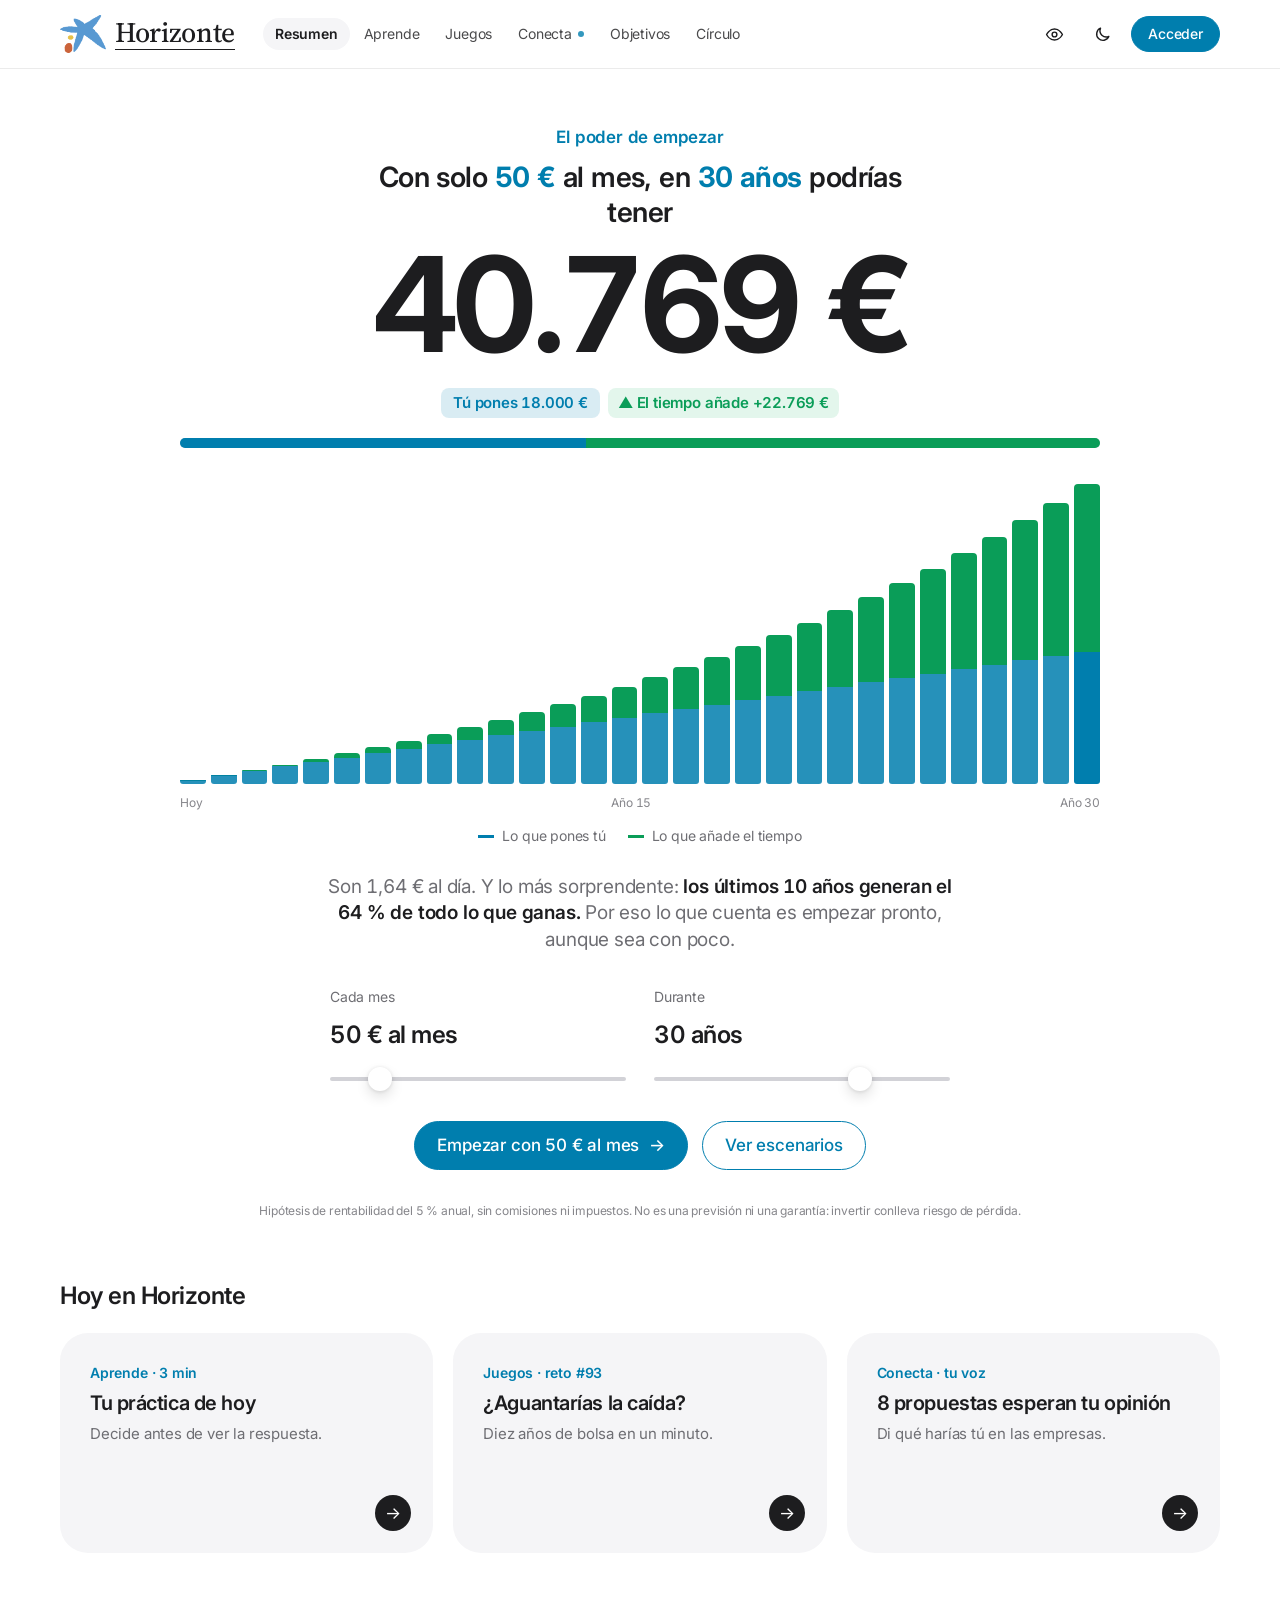
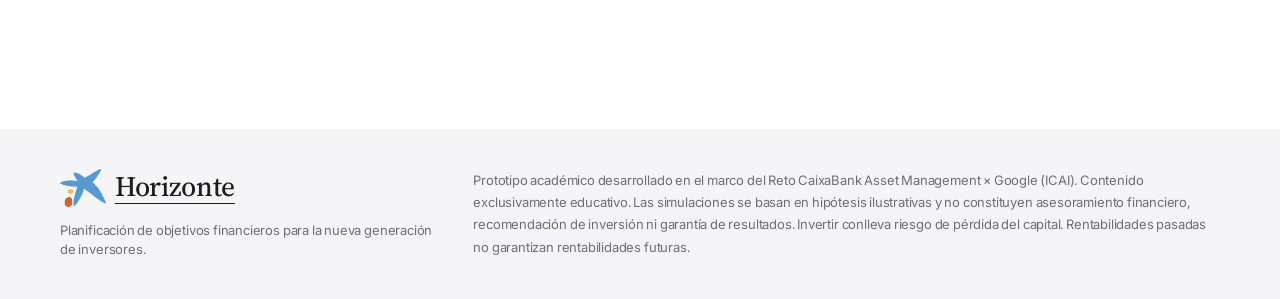
==== commit becc2633: "Portada «El poder de empezar»: 50 € al mes, igual para todo el mundo La portada ya no depende de los" ====
--- a/public/index.html
+++ b/public/index.html
@@ -14,7 +14,7 @@
     <link rel="preconnect" href="https://fonts.googleapis.com">
     <link rel="preconnect" href="https://fonts.gstatic.com" crossorigin>
     <link href="https://fonts.googleapis.com/css2?family=Inter:wght@400..800&family=Source+Serif+4:opsz,wght@8..60,400..600&display=swap" rel="stylesheet">
-    <link rel="stylesheet" href="styles.css?v=g4">
+    <link rel="stylesheet" href="styles.css?v=w1">
 </head>
 <body>
     <a class="skip" href="#view">Saltar al contenido</a>
@@ -68,6 +68,6 @@
     <script src="coach-local.js?v=g4"></script>
     <script src="games.js?v=g4"></script>
     <script src="conecta.js?v=g4"></script>
-    <script src="app.js?v=g4"></script>
+    <script src="app.js?v=w2"></script>
 </body>
 </html>
--- a/public/styles.css
+++ b/public/styles.css
@@ -1276,3 +1276,33 @@
 @media (max-width: 860px) { #hz, #s-objetivos, #s-hoy, #a-temas, #a-herramientas, #s-mercado { scroll-margin-top: 120px; } }
 .today-stats dt { font-family: var(--sans); font-size: 13px; letter-spacing: 0; text-transform: none; color: var(--ink2); }
 .today-stats dd { font-size: 32px; }
+
+
+/* =========================================================
+   Portada «El poder de empezar»: número que cuenta, columnas que crecen año a año
+========================================================= */
+.hzw { padding-top: 48px; }
+.hzw h1 { font-size: clamp(20px, 2.4vw, 28px); font-weight: 600; max-width: 30ch; line-height: 1.25; }
+.hzw h1 b { color: var(--cx); font-weight: 700; }
+.hzw .hz-big { font-size: clamp(64px, 11vw, 132px); margin: 8px 0 18px; font-variant-numeric: tabular-nums; }
+.hz-chg .put { display: inline-flex; padding: 4px 12px; border-radius: 8px; background: color-mix(in srgb, var(--cx) 15%, transparent); color: var(--cx); font-weight: 600; }
+.hz-split { display: flex; width: 100%; max-width: 920px; height: 10px; border-radius: 99px; overflow: hidden; margin: 6px 0 36px; background: var(--rule); }
+.hz-split i { display: block; transition: flex .8s cubic-bezier(.2, .8, .2, 1); }
+.hz-split .s-put { background: var(--cx); }
+.hz-split .s-gain { background: var(--up); }
+.hz-cols { width: 100%; max-width: 920px; height: clamp(200px, 30vw, 300px); display: flex; align-items: flex-end; gap: clamp(2px, .5vw, 5px); }
+.hz-cols .c { flex: 1; height: 100%; display: flex; flex-direction: column-reverse; justify-content: flex-start; }
+.hz-cols i { display: block; width: 100%; height: 0; transition: height .9s cubic-bezier(.2, .8, .2, 1); }
+.hz-cols .p { background: var(--cx); border-radius: 0 0 3px 3px; opacity: .85; }
+.hz-cols .g { background: var(--up); border-radius: 4px 4px 0 0; }
+.hz-cols .c:last-child .p { opacity: 1; }
+.hzw .hz-axis { width: 100%; max-width: 920px; }
+.hz-legend .l-put { border-top-color: var(--cx); }
+.hz-legend .l-gain { border-top-color: var(--up); }
+.hzw .hz-sub { font-size: clamp(16px, 1.6vw, 19px); max-width: 52ch; margin: 28px 0 8px; }
+.hzw .hz-sub b { color: var(--ink); font-weight: 600; }
+.hz-ctl { width: 100%; max-width: 620px; display: grid; grid-template-columns: 1fr 1fr; gap: 28px; margin: 26px 0 34px; text-align: left; }
+.hz-ctl label { display: grid; gap: 10px; font-size: 14px; color: var(--ink2); }
+.hz-ctl output { font-size: 24px; font-weight: 600; color: var(--ink); letter-spacing: -.02em; font-variant-numeric: tabular-nums; }
+.hz-ctl input[type=range] { width: 100%; }
+@media (max-width: 640px) { .hz-ctl { grid-template-columns: 1fr; gap: 20px; } .hzw { padding-top: 32px; } }
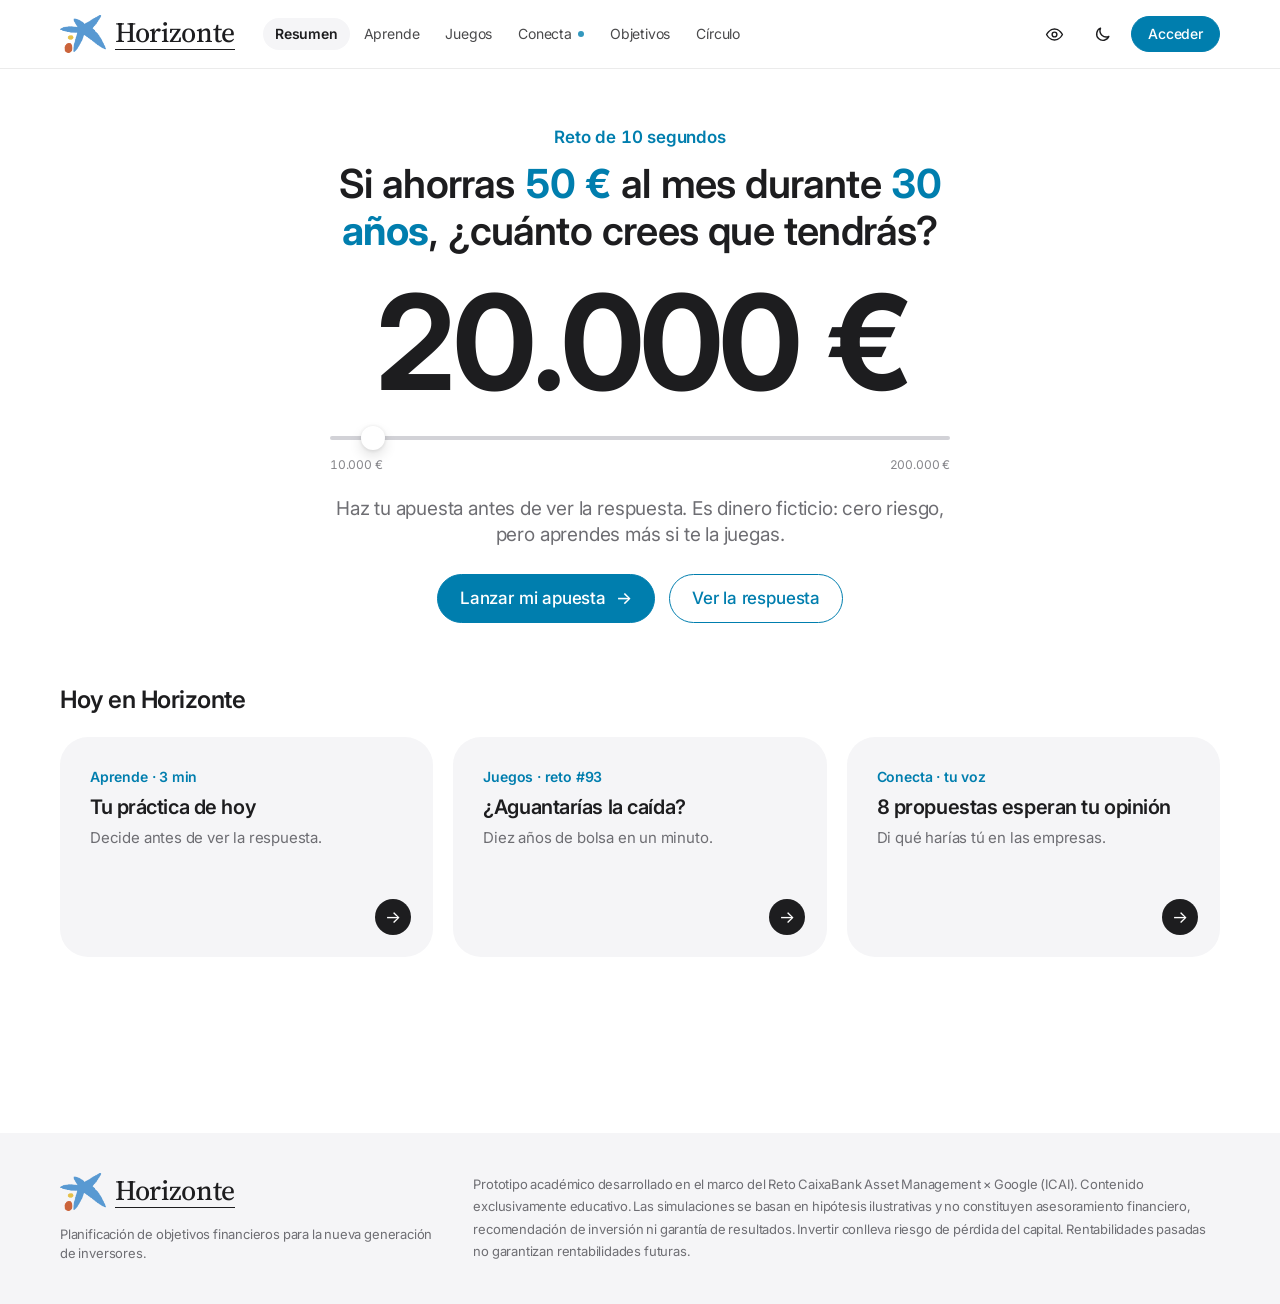
==== commit 0d8b7afb: "Portada: reto de apuesta antes de revelar el resultado Antes de ver cuánto suman 50 € al mes durante" ====
--- a/public/index.html
+++ b/public/index.html
@@ -14,7 +14,7 @@
     <link rel="preconnect" href="https://fonts.googleapis.com">
     <link rel="preconnect" href="https://fonts.gstatic.com" crossorigin>
     <link href="https://fonts.googleapis.com/css2?family=Inter:wght@400..800&family=Source+Serif+4:opsz,wght@8..60,400..600&display=swap" rel="stylesheet">
-    <link rel="stylesheet" href="styles.css?v=w1">
+    <link rel="stylesheet" href="styles.css?v=w4">
 </head>
 <body>
     <a class="skip" href="#view">Saltar al contenido</a>
@@ -68,6 +68,6 @@
     <script src="coach-local.js?v=g4"></script>
     <script src="games.js?v=g4"></script>
     <script src="conecta.js?v=g4"></script>
-    <script src="app.js?v=w2"></script>
+    <script src="app.js?v=w4"></script>
 </body>
 </html>
--- a/public/styles.css
+++ b/public/styles.css
@@ -1306,3 +1306,18 @@
 .hz-ctl output { font-size: 24px; font-weight: 600; color: var(--ink); letter-spacing: -.02em; font-variant-numeric: tabular-nums; }
 .hz-ctl input[type=range] { width: 100%; }
 @media (max-width: 640px) { .hz-ctl { grid-template-columns: 1fr; gap: 20px; } .hzw { padding-top: 32px; } }
+
+
+/* Reto previo: apostar antes de ver el resultado */
+.hz-bet, .hz-reveal { display: grid; justify-items: center; width: 100%; }
+.hzw.betting .hz-reveal, .hzw:not(.betting) .hz-bet { display: none; }
+.hz-bet h1 { font-size: clamp(24px, 3.4vw, 40px); max-width: 24ch; line-height: 1.18; }
+.hz-bet .hz-big { margin: 22px 0 14px; }
+.hz-guess { width: 100%; max-width: 620px; }
+.hz-bet .hz-axis { max-width: 620px; width: 100%; }
+.hz-bet .hz-sub { margin: 22px 0 26px; }
+.hz-verdict { max-width: 52ch; margin: 4px 0 30px; display: grid; gap: 8px; justify-items: center; font-size: 17px; line-height: 1.5; color: var(--ink2); animation: hzIn .8s cubic-bezier(.2, .8, .2, 1) 1.9s both; }
+.hz-vs { font-size: 15px; color: var(--ink2); }
+.hz-vs b { color: var(--ink); font-weight: 600; }
+.hz-vl { display: flex; gap: 20px; justify-content: center; margin-top: 4px; font-size: 14px; }
+@keyframes hzIn { from { opacity: 0; transform: translateY(10px); } }
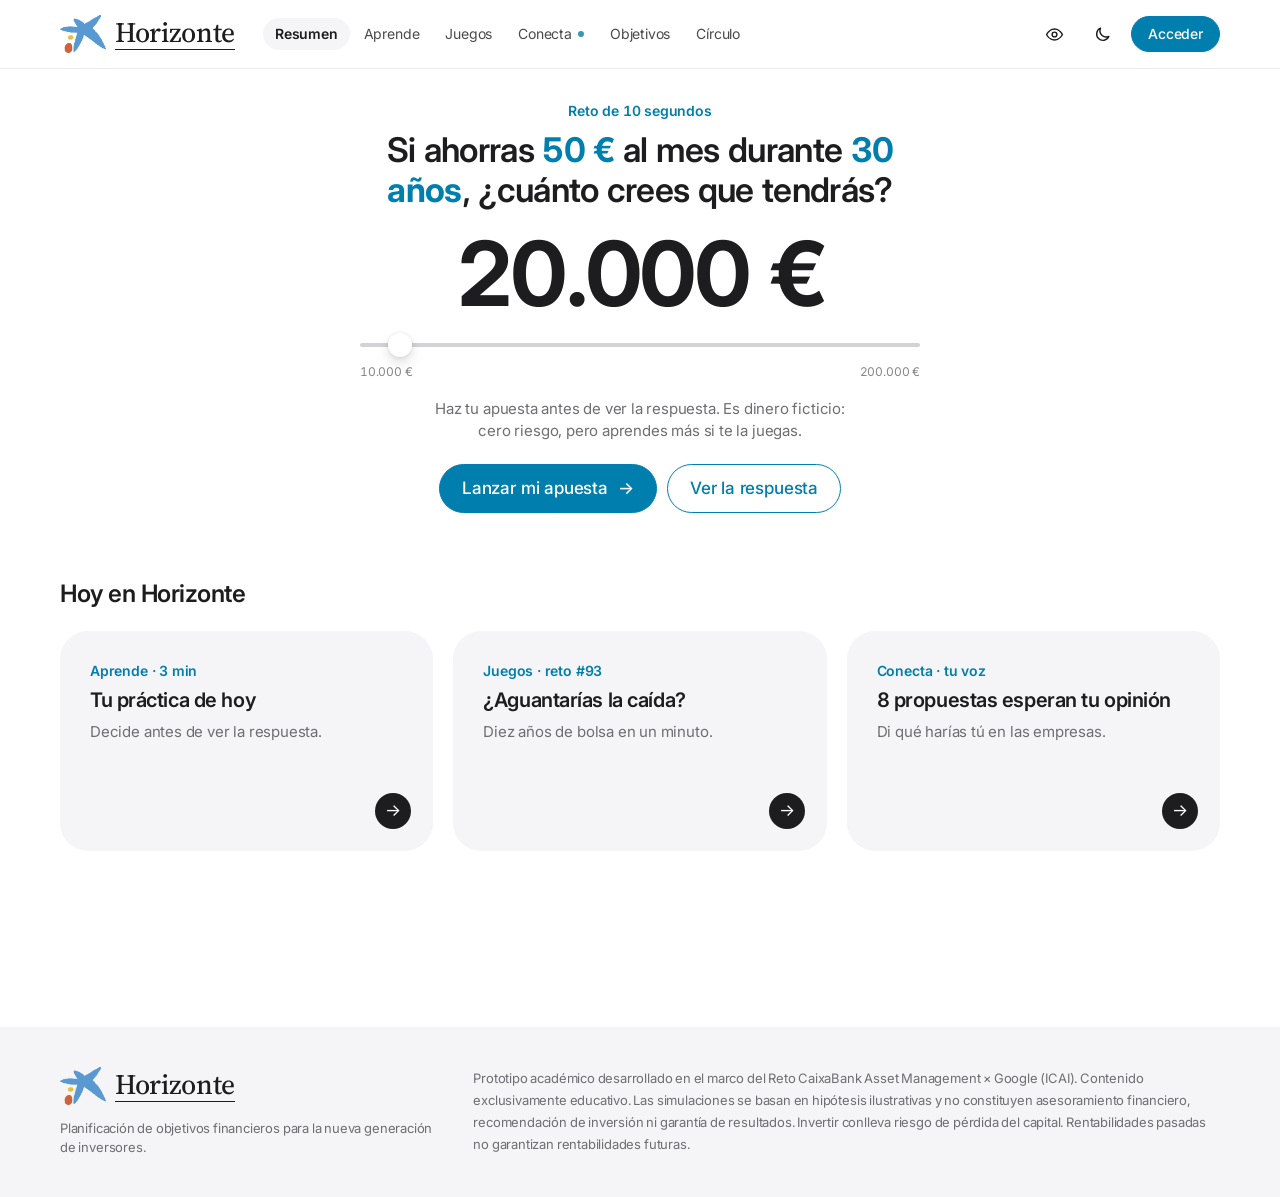
==== commit 1711541e: "Portada compacta con gráfica de líneas La portada pasa a dos columnas en ordenador (cifras y botón a" ====
--- a/public/index.html
+++ b/public/index.html
@@ -14,7 +14,7 @@
     <link rel="preconnect" href="https://fonts.googleapis.com">
     <link rel="preconnect" href="https://fonts.gstatic.com" crossorigin>
     <link href="https://fonts.googleapis.com/css2?family=Inter:wght@400..800&family=Source+Serif+4:opsz,wght@8..60,400..600&display=swap" rel="stylesheet">
-    <link rel="stylesheet" href="styles.css?v=w4">
+    <link rel="stylesheet" href="styles.css?v=w6">
 </head>
 <body>
     <a class="skip" href="#view">Saltar al contenido</a>
@@ -68,6 +68,6 @@
     <script src="coach-local.js?v=g4"></script>
     <script src="games.js?v=g4"></script>
     <script src="conecta.js?v=g4"></script>
-    <script src="app.js?v=w4"></script>
+    <script src="app.js?v=w8"></script>
 </body>
 </html>
--- a/public/styles.css
+++ b/public/styles.css
@@ -1277,47 +1277,80 @@
 .today-stats dt { font-family: var(--sans); font-size: 13px; letter-spacing: 0; text-transform: none; color: var(--ink2); }
 .today-stats dd { font-size: 32px; }
 
-
 /* =========================================================
-   Portada «El poder de empezar»: número que cuenta, columnas que crecen año a año
+   Portada «El poder de empezar»: compacta, texto a la izquierda y gráfica de líneas a la derecha
 ========================================================= */
-.hzw { padding-top: 48px; }
-.hzw h1 { font-size: clamp(20px, 2.4vw, 28px); font-weight: 600; max-width: 30ch; line-height: 1.25; }
+.hzw { justify-items: stretch; text-align: left; max-width: 1120px; margin: 0 auto; padding: 24px 0 4px; }
+.hzw .hz-reveal { display: grid; grid-template-columns: minmax(0, 5fr) minmax(0, 6fr); gap: 16px 56px; align-items: center; width: 100%; }
+.hz-left, .hz-right { display: grid; align-content: center; justify-items: start; min-width: 0; }
+.hzw .hz-hello { font-size: 14px; margin-bottom: 8px; }
+.hzw h1 { font-size: clamp(19px, 1.7vw, 24px); font-weight: 600; line-height: 1.25; max-width: 24ch; }
 .hzw h1 b { color: var(--cx); font-weight: 700; }
-.hzw .hz-big { font-size: clamp(64px, 11vw, 132px); margin: 8px 0 18px; font-variant-numeric: tabular-nums; }
-.hz-chg .put { display: inline-flex; padding: 4px 12px; border-radius: 8px; background: color-mix(in srgb, var(--cx) 15%, transparent); color: var(--cx); font-weight: 600; }
-.hz-split { display: flex; width: 100%; max-width: 920px; height: 10px; border-radius: 99px; overflow: hidden; margin: 6px 0 36px; background: var(--rule); }
-.hz-split i { display: block; transition: flex .8s cubic-bezier(.2, .8, .2, 1); }
-.hz-split .s-put { background: var(--cx); }
-.hz-split .s-gain { background: var(--up); }
-.hz-cols { width: 100%; max-width: 920px; height: clamp(200px, 30vw, 300px); display: flex; align-items: flex-end; gap: clamp(2px, .5vw, 5px); }
-.hz-cols .c { flex: 1; height: 100%; display: flex; flex-direction: column-reverse; justify-content: flex-start; }
-.hz-cols i { display: block; width: 100%; height: 0; transition: height .9s cubic-bezier(.2, .8, .2, 1); }
-.hz-cols .p { background: var(--cx); border-radius: 0 0 3px 3px; opacity: .85; }
-.hz-cols .g { background: var(--up); border-radius: 4px 4px 0 0; }
-.hz-cols .c:last-child .p { opacity: 1; }
-.hzw .hz-axis { width: 100%; max-width: 920px; }
-.hz-legend .l-put { border-top-color: var(--cx); }
-.hz-legend .l-gain { border-top-color: var(--up); }
-.hzw .hz-sub { font-size: clamp(16px, 1.6vw, 19px); max-width: 52ch; margin: 28px 0 8px; }
+.hzw .hz-big { font-size: clamp(52px, 5.4vw, 84px); margin: 6px 0 14px; letter-spacing: -.04em; }
+.hzw .hz-chg { justify-content: flex-start; gap: 8px; margin-bottom: 10px; font-size: 14px; }
+.hz-chg .put { display: inline-flex; padding: 4px 10px; border-radius: 8px; background: color-mix(in srgb, var(--cx) 15%, transparent); color: var(--cx); font-weight: 600; font-variant-numeric: tabular-nums; }
+.hz-verdict { max-width: 44ch; margin: 2px 0 8px; display: grid; gap: 4px; justify-items: start; font-size: 14.5px; line-height: 1.45; color: var(--ink2); animation: hzIn .8s cubic-bezier(.2, .8, .2, 1) 1.9s both; }
+.hz-vs { font-size: 13.5px; }
+.hz-vs b { color: var(--ink); font-weight: 600; }
+.hz-vl { display: flex; gap: 18px; margin-top: 2px; font-size: 14px; }
+@keyframes hzIn { from { opacity: 0; transform: translateY(8px); } }
+.hzw .hz-sub { font-size: 15px; line-height: 1.45; max-width: 44ch; margin: 6px 0 16px; text-align: left; }
 .hzw .hz-sub b { color: var(--ink); font-weight: 600; }
-.hz-ctl { width: 100%; max-width: 620px; display: grid; grid-template-columns: 1fr 1fr; gap: 28px; margin: 26px 0 34px; text-align: left; }
-.hz-ctl label { display: grid; gap: 10px; font-size: 14px; color: var(--ink2); }
-.hz-ctl output { font-size: 24px; font-weight: 600; color: var(--ink); letter-spacing: -.02em; font-variant-numeric: tabular-nums; }
+.hzw .row { justify-content: flex-start; gap: 10px; }
+
+.hz-read { min-height: 22px; margin: 0 0 4px; font-size: 13px; color: var(--ink2); font-variant-numeric: tabular-nums; }
+.hz-read b { color: var(--ink); font-weight: 600; }
+.hz-chart-wrap { width: 100%; }
+.hz-svg { display: block; width: 100%; height: auto; overflow: visible; touch-action: pan-y; cursor: crosshair; }
+.hz-svg text { font-family: var(--sans); font-size: 11.5px; fill: var(--ink3); font-variant-numeric: tabular-nums; }
+.hz-svg .g { stroke: var(--rule); stroke-width: 1; }
+.hz-svg .a-put { fill: color-mix(in srgb, var(--cx) 18%, transparent); }
+.hz-svg .a-gain { fill: url(#hzG); }
+.hz-svg .l-put { fill: none; stroke: var(--cx); stroke-width: 2; stroke-linejoin: round; stroke-dasharray: 1; }
+.hz-svg .l-inv { fill: none; stroke: var(--up); stroke-width: 3; stroke-linejoin: round; stroke-linecap: round; stroke-dasharray: 1; }
+.hz-svg .d-put { fill: var(--cx); stroke: var(--bg); stroke-width: 3; }
+.hz-svg .d-inv { fill: var(--up); stroke: var(--bg); stroke-width: 3; }
+.hz-svg .e-inv { fill: var(--up); font-size: 13px; font-weight: 700; }
+.hz-svg .e-put { fill: var(--cx); font-size: 12.5px; font-weight: 600; }
+.hz-svg .hit { fill: transparent; }
+.hz-svg .cur { display: none; }
+.hz-svg.hover .cur { display: block; }
+.hz-svg .cl { stroke: var(--ink3); stroke-width: 1; stroke-dasharray: 3 3; }
+.hz-svg .c-put { fill: var(--cx); stroke: var(--bg); stroke-width: 2.5; }
+.hz-svg .c-inv { fill: var(--up); stroke: var(--bg); stroke-width: 2.5; }
+.hz-svg.draw .l-put, .hz-svg.draw .l-inv { animation: hzDraw 1.7s cubic-bezier(.3, .7, .2, 1) both; }
+.hz-svg.draw .a-put, .hz-svg.draw .a-gain, .hz-svg.draw .d-put, .hz-svg.draw .d-inv, .hz-svg.draw .e-inv, .hz-svg.draw .e-put { animation: hzIn .9s ease 1.1s both; }
+@keyframes hzDraw { from { stroke-dashoffset: 1; } to { stroke-dashoffset: 0; } }
+.hzw .hz-legend { justify-content: flex-start; flex-wrap: wrap; gap: 6px 18px; margin: 8px 0 14px; font-size: 13px; }
+.hzw .hz-legend i { display: inline-block; width: 10px; height: 10px; margin-right: 7px; border: 0; border-radius: 3px; vertical-align: -1px; }
+.hzw .hz-legend .l-put { background: var(--cx); }
+.hzw .hz-legend .l-gain { background: var(--up); }
+.hz-ctl { width: 100%; display: grid; grid-template-columns: 1fr 1fr; gap: 24px; margin: 0; text-align: left; }
+.hz-ctl label { display: grid; gap: 6px; font-size: 13px; color: var(--ink2); }
+.hz-ctl output { font-size: 19px; font-weight: 600; color: var(--ink); letter-spacing: -.02em; font-variant-numeric: tabular-nums; }
 .hz-ctl input[type=range] { width: 100%; }
-@media (max-width: 640px) { .hz-ctl { grid-template-columns: 1fr; gap: 20px; } .hzw { padding-top: 32px; } }
-
+.hzw .hz-note { grid-column: 1 / -1; margin: 6px 0 0; font-size: 12px; }
+
+/* móvil y tablet: una columna, con la gráfica justo después de las cifras */
+@media (max-width: 959px) {
+    .hzw { padding-top: 16px; text-align: center; }
+    .hzw .hz-reveal { grid-template-columns: 1fr; gap: 12px; justify-items: center; }
+    .hz-left, .hz-right { display: contents; }
+    .hz-hello { order: 1; } .hzw h1 { order: 2; } .hzw .hz-big { order: 3; margin: 2px 0 8px; } .hzw .hz-chg { order: 4; justify-content: center; }
+    .hz-verdict { order: 5; justify-items: center; text-align: center; } .hz-vl { justify-content: center; }
+    .hz-read { order: 6; text-align: center; } .hz-chart-wrap { order: 7; } .hzw .hz-legend { order: 8; justify-content: center; }
+    .hz-ctl { order: 9; } .hzw .hz-sub { order: 10; text-align: center; } .hzw .row { order: 11; justify-content: center; } .hzw .hz-note { order: 12; text-align: center; }
+    .hzw .hz-reveal > * { max-width: 100%; }
+}
+@media (max-width: 560px) { .hz-ctl { gap: 16px; } .hzw .hz-big { font-size: clamp(48px, 15vw, 64px); } .hzw .row { width: 100%; flex-direction: column; } .hzw .row .btn { width: 100%; justify-content: center; } }
 
 /* Reto previo: apostar antes de ver el resultado */
-.hz-bet, .hz-reveal { display: grid; justify-items: center; width: 100%; }
+.hz-bet, .hz-reveal { width: 100%; }
+.hz-bet { display: grid; justify-items: center; text-align: center; max-width: 720px; margin: 0 auto; padding-top: 8px; }
 .hzw.betting .hz-reveal, .hzw:not(.betting) .hz-bet { display: none; }
-.hz-bet h1 { font-size: clamp(24px, 3.4vw, 40px); max-width: 24ch; line-height: 1.18; }
-.hz-bet .hz-big { margin: 22px 0 14px; }
-.hz-guess { width: 100%; max-width: 620px; }
-.hz-bet .hz-axis { max-width: 620px; width: 100%; }
-.hz-bet .hz-sub { margin: 22px 0 26px; }
-.hz-verdict { max-width: 52ch; margin: 4px 0 30px; display: grid; gap: 8px; justify-items: center; font-size: 17px; line-height: 1.5; color: var(--ink2); animation: hzIn .8s cubic-bezier(.2, .8, .2, 1) 1.9s both; }
-.hz-vs { font-size: 15px; color: var(--ink2); }
-.hz-vs b { color: var(--ink); font-weight: 600; }
-.hz-vl { display: flex; gap: 20px; justify-content: center; margin-top: 4px; font-size: 14px; }
-@keyframes hzIn { from { opacity: 0; transform: translateY(10px); } }
+.hz-bet h1 { font-size: clamp(22px, 3vw, 34px); max-width: 24ch; line-height: 1.2; }
+.hz-bet .hz-big { margin: 18px 0 10px; font-size: clamp(56px, 7vw, 92px); }
+.hz-guess { width: 100%; max-width: 560px; }
+.hz-bet .hz-axis { max-width: 560px; width: 100%; }
+.hz-bet .hz-sub { margin: 18px 0 22px; text-align: center; max-width: 46ch; }
+.hz-bet .row { justify-content: center; }
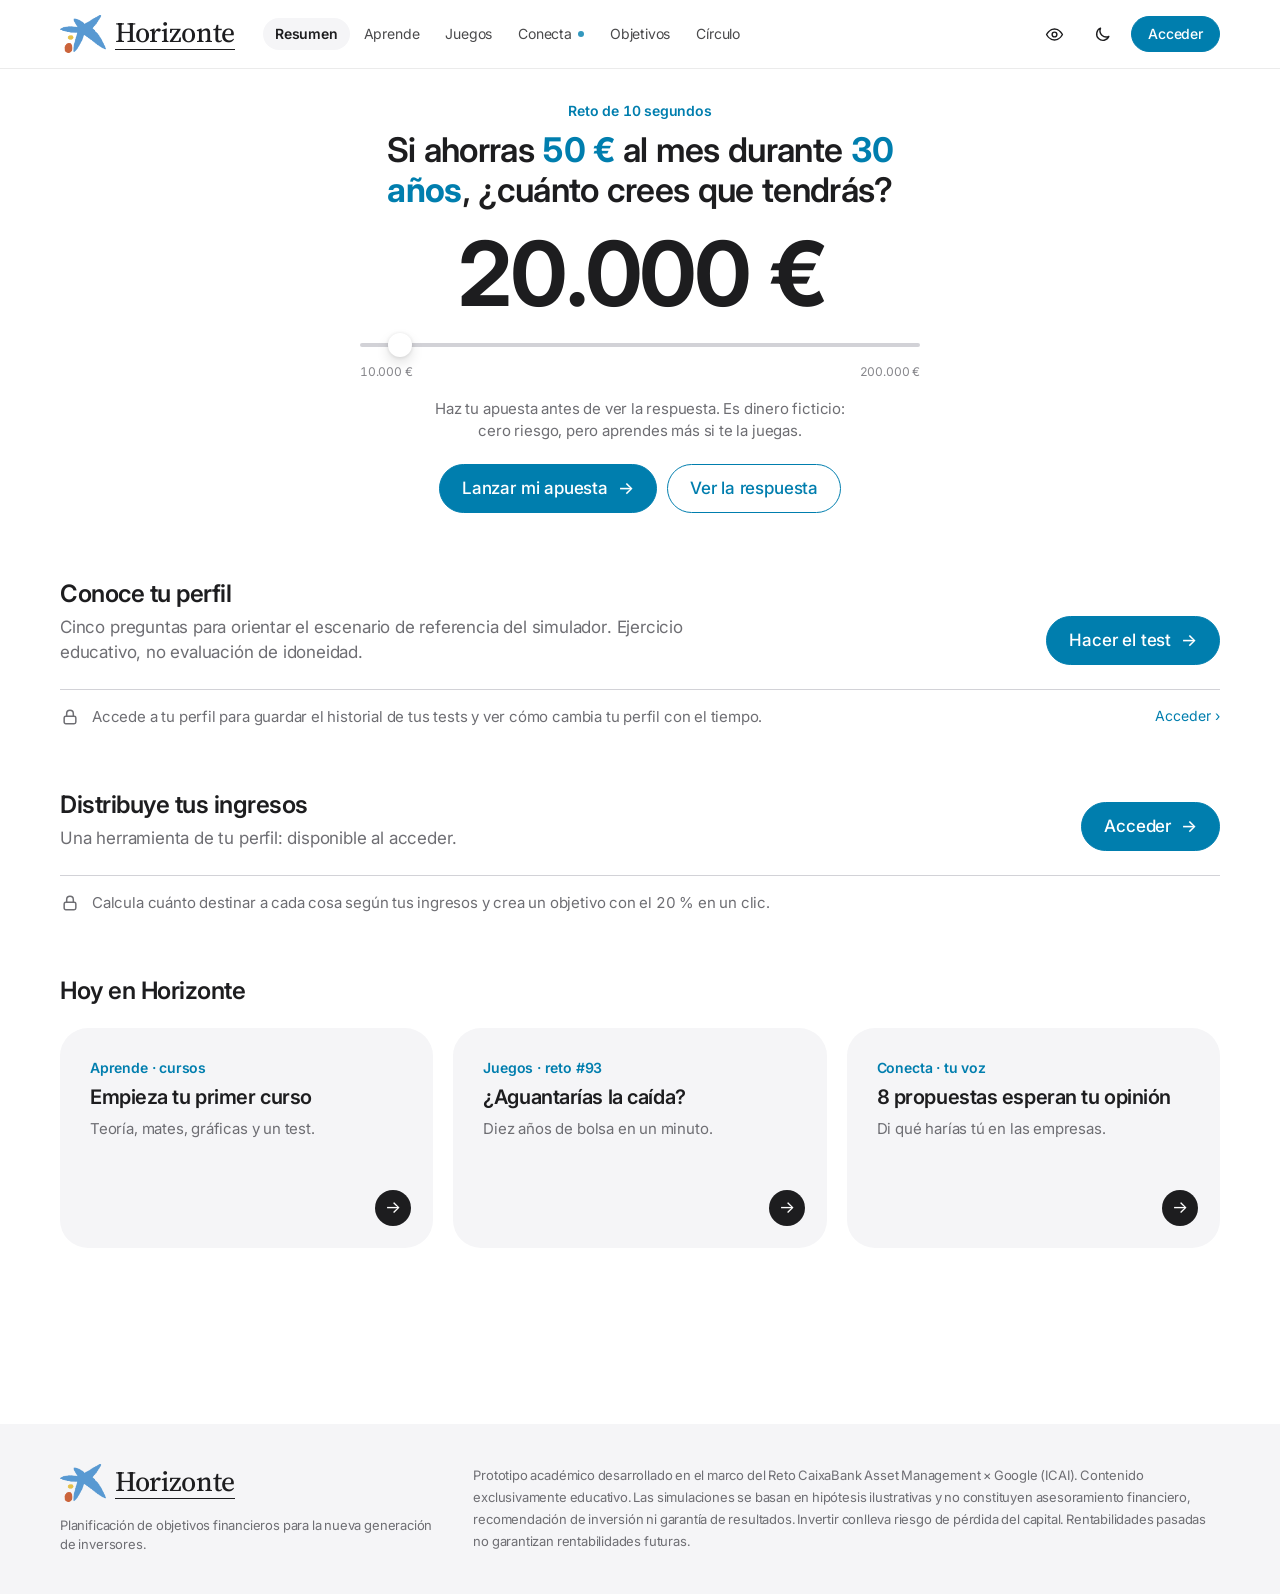
==== commit 8e34dc5d: "Cursos tipo Duolingo, Tu perfil y acceso gratuito con Supabase - Aprende: ruta de 11 cursos en 3 niv" ====
--- a/public/index.html
+++ b/public/index.html
@@ -14,7 +14,7 @@
     <link rel="preconnect" href="https://fonts.googleapis.com">
     <link rel="preconnect" href="https://fonts.gstatic.com" crossorigin>
     <link href="https://fonts.googleapis.com/css2?family=Inter:wght@400..800&family=Source+Serif+4:opsz,wght@8..60,400..600&display=swap" rel="stylesheet">
-    <link rel="stylesheet" href="styles.css?v=w6">
+    <link rel="stylesheet" href="styles.css?v=c1">
 </head>
 <body>
     <a class="skip" href="#view">Saltar al contenido</a>
@@ -65,9 +65,12 @@
     <div id="toasts" aria-live="polite"></div>
 
     <noscript><p style="padding:2rem">Horizonte necesita JavaScript para funcionar.</p></noscript>
+    <script src="config.js?v=1"></script>
     <script src="coach-local.js?v=g4"></script>
     <script src="games.js?v=g4"></script>
     <script src="conecta.js?v=g4"></script>
-    <script src="app.js?v=w8"></script>
+    <script src="cursos-data.js?v=1"></script>
+    <script src="cursos.js?v=2"></script>
+    <script src="app.js?v=c2"></script>
 </body>
 </html>
--- a/public/styles.css
+++ b/public/styles.css
@@ -1354,3 +1354,192 @@
 .hz-bet .hz-axis { max-width: 560px; width: 100%; }
 .hz-bet .hz-sub { margin: 18px 0 22px; text-align: center; max-width: 46ch; }
 .hz-bet .row { justify-content: center; }
+
+/* =========================================================
+   Aprende: ruta de cursos · Tu perfil · reproductor de cursos
+========================================================= */
+
+/* --- Aprende --- */
+.ap-grid { display: grid; grid-template-columns: minmax(0, 1fr) 300px; gap: 64px; align-items: start; }
+.ap-side { position: sticky; top: 96px; order: 2; }
+.ap-main { order: 1; min-width: 0; }
+.mini { padding-top: 20px; border-top: 1px solid var(--rule); }
+.mini h3 { font-size: 20px; margin: 4px 0 6px; }
+.mini .kicker { margin-bottom: 4px; }
+.mini-stats { display: flex; gap: 28px; margin: 16px 0; }
+.mini-stats dt { font-size: 12px; color: var(--ink3); }
+.mini-stats dd { margin: 2px 0 0; font-size: 22px; font-weight: 600; letter-spacing: -.02em; }
+.ap-prog { display: flex; align-items: center; gap: 16px; margin-bottom: 30px; font-size: 14px; color: var(--ink2); }
+.ap-prog .bar { flex: 1; }
+.lv { margin-bottom: 44px; }
+.lv-h { display: grid; grid-template-columns: auto 1fr auto; gap: 16px; align-items: center; margin-bottom: 10px; }
+.lv-n { font-size: 12px; font-weight: 700; letter-spacing: .12em; text-transform: uppercase; color: var(--cx); }
+.lv-h h3 { font-size: 24px; }
+.lv-h p { margin: 2px 0 0; font-size: 14px; color: var(--ink2); }
+.lv-p { font-size: 14px; color: var(--ink2); font-variant-numeric: tabular-nums; }
+.path { list-style: none; margin: 0; padding: 0; position: relative; }
+.path::before { content: ""; position: absolute; left: 21px; top: 28px; bottom: 28px; width: 2px; background: var(--rule); }
+.node a { display: grid; grid-template-columns: 44px minmax(0, 1fr) auto; gap: 18px; align-items: center; padding: 14px 0; position: relative; }
+.node .dot { width: 44px; height: 44px; border-radius: 50%; display: grid; place-items: center; font-style: normal; font-weight: 700; font-size: 15px; background: var(--bg); border: 2px solid var(--rule); color: var(--ink2); position: relative; z-index: 1; transition: border-color .2s, color .2s; }
+.node .dot svg { width: 22px; height: 22px; fill: none; stroke: currentColor; stroke-width: 3; stroke-linecap: round; stroke-linejoin: round; }
+.node.next .dot { border-color: var(--cx); color: var(--cx); box-shadow: 0 0 0 6px color-mix(in srgb, var(--cx) 15%, transparent); }
+.node.done .dot { background: var(--up); border-color: var(--up); color: #fff; }
+.nt b { display: block; font-size: 17px; font-weight: 600; letter-spacing: -.01em; }
+.nt em { display: block; font-style: normal; font-size: 14.5px; color: var(--ink2); }
+.nt small { display: block; margin-top: 2px; font-size: 12.5px; color: var(--ink3); }
+.node .st { font-size: 13px; color: var(--ink2); white-space: nowrap; }
+.node.next .st { color: var(--cx); font-weight: 600; }
+.node.done .st { color: var(--up); }
+.node a:hover .nt b { color: var(--cx); }
+@media (max-width: 960px) { .ap-grid { grid-template-columns: 1fr; gap: 28px; } .ap-side { position: static; } }
+@media (max-width: 560px) { .node a { grid-template-columns: 44px minmax(0, 1fr); gap: 4px 14px; } .node .st { grid-column: 2; white-space: normal; } .lv-h { grid-template-columns: 1fr auto; } .lv-n { grid-column: 1 / -1; } }
+
+/* --- Tu perfil / Resumen --- */
+.prof { padding: 28px 0 4px; }
+.prof-head { display: flex; align-items: center; gap: 22px; flex-wrap: wrap; }
+.prof-head h1 { font-size: clamp(30px, 4vw, 46px); margin: 2px 0; }
+.prof-head .row { margin-left: auto; }
+.avatar { width: 76px; height: 76px; border-radius: 50%; display: grid; place-items: center; background: var(--cx); color: #fff; font-size: 32px; font-weight: 600; flex: none; }
+.prof-facts { grid-template-columns: repeat(4, minmax(0, 1fr)); max-width: none; margin-top: 32px; padding-top: 26px; }
+.prof-facts div { align-items: flex-start; }
+.locked { display: flex; align-items: center; gap: 12px; flex-wrap: wrap; color: var(--ink2); padding: 16px 0 0; margin-top: 8px; border-top: 1px solid var(--rule); font-size: 15px; }
+.locked span { flex: 1 1 280px; }
+.lock-i { width: 20px; height: 20px; flex: none; stroke: currentColor; fill: none; stroke-width: 1.8; stroke-linecap: round; stroke-linejoin: round; }
+.sub-h { font-size: 17px; font-weight: 600; margin: 26px 0 6px; }
+.tests th { text-align: left; font-size: 12px; font-weight: 600; letter-spacing: .06em; text-transform: uppercase; color: var(--ink3); padding: 8px 0; border-bottom: 1px solid var(--rule); }
+.tests th.r { text-align: right; }
+.ing { display: grid; grid-template-columns: minmax(0, 320px) minmax(0, 1fr); gap: 48px; align-items: start; }
+@media (max-width: 860px) { .prof-facts { grid-template-columns: repeat(2, minmax(0, 1fr)); gap: 22px 12px; } .ing { grid-template-columns: 1fr; gap: 20px; } .prof-head .row { margin-left: 0; width: 100%; } }
+
+/* --- Reproductor --- */
+.crs { position: fixed; inset: 0; z-index: 60; display: flex; flex-direction: column; background: var(--bg); color: var(--ink); }
+.crs-top { display: flex; align-items: center; gap: 16px; padding: 14px max(16px, calc((100% - 720px) / 2)); border-bottom: 1px solid var(--rule); }
+.crs-x { width: 36px; height: 36px; display: grid; place-items: center; border-radius: 50%; font-size: 24px; line-height: 1; color: var(--ink2); background: color-mix(in srgb, var(--ink) 7%, transparent); flex: none; }
+.crs-x:hover { color: var(--ink); }
+.crs-bar { flex: 1; display: flex; gap: 4px; }
+.crs-bar i { flex: 1; height: 6px; border-radius: 99px; background: var(--rule); transition: background .3s; }
+.crs-bar i.past { background: var(--up); }
+.crs-bar i.now { background: var(--cx); }
+.crs-lv { min-width: 64px; text-align: right; font-size: 13px; color: var(--ink2); font-variant-numeric: tabular-nums; }
+.crs-scroll { flex: 1; overflow-y: auto; overscroll-behavior: contain; }
+.crs-body { max-width: 720px; margin: 0 auto; padding: 36px 20px 48px; }
+.crs-body.in { animation: crsIn .4s cubic-bezier(.2, .8, .2, 1); }
+@keyframes crsIn { from { opacity: 0; transform: translateY(12px); } }
+.crs-foot { display: flex; align-items: center; justify-content: space-between; gap: 18px; padding: 14px max(16px, calc((100% - 720px) / 2)); border-top: 1px solid var(--rule); background: var(--bg); min-height: 76px; transition: background .25s; }
+.crs-foot:has(.crs-fb.ok) { background: var(--up-bg); }
+.crs-foot:has(.crs-fb.ko) { background: var(--down-bg); }
+.crs-fb { flex: 1; display: grid; gap: 2px; font-size: 14.5px; color: var(--ink2); line-height: 1.4; }
+.crs-fb b { font-size: 16px; }
+.crs-fb.ok b { color: var(--up); }
+.crs-fb.ko b { color: var(--down); }
+.crs-btns { display: flex; gap: 10px; flex: none; }
+@media (max-width: 640px) { .crs-foot { flex-direction: column; align-items: stretch; gap: 12px; } .crs-btns .btn { flex: 1; justify-content: center; } .crs-body { padding-top: 24px; } }
+.crs-h1 { font-size: clamp(32px, 5.4vw, 48px); margin: 6px 0 10px; }
+.crs-lead { font-size: 19px; color: var(--ink2); line-height: 1.45; margin-bottom: 6px; }
+.crs-h { font-size: clamp(24px, 3.8vw, 34px); margin: 4px 0 18px; }
+.crs-p { font-size: 17px; line-height: 1.6; margin: 0 0 14px; }
+.crs-ul { margin: 6px 0 14px; padding-left: 22px; display: grid; gap: 8px; font-size: 16.5px; line-height: 1.5; }
+.crs-note { margin: 18px 0 0; padding-left: 14px; border-left: 3px solid var(--rule); color: var(--ink2); font-size: 14.5px; line-height: 1.5; }
+.crs-viz { margin: 22px 0 6px; }
+.learn { list-style: none; margin: 8px 0 18px; padding: 0; }
+.learn li { display: flex; gap: 12px; align-items: flex-start; margin: 10px 0; font-size: 17px; }
+.learn svg { width: 22px; height: 22px; flex: none; margin-top: 2px; fill: none; stroke: var(--up); stroke-width: 3; stroke-linecap: round; stroke-linejoin: round; }
+.fx { margin: 14px 0 18px; padding: 20px; text-align: center; border-radius: 14px; background: var(--paper); font-family: "Cambria Math", "STIX Two Math", Georgia, "Times New Roman", serif; font-size: clamp(19px, 3.4vw, 27px); line-height: 1.6; overflow-x: auto; }
+.fx sup, .fx sub { font-size: .65em; }
+.vars { margin: 0 0 8px; display: grid; gap: 6px; }
+.vars div { display: grid; grid-template-columns: minmax(70px, 130px) 1fr; gap: 14px; font-size: 15px; }
+.vars dt { font-weight: 600; font-family: Georgia, serif; font-style: italic; }
+.vars dd { margin: 0; color: var(--ink2); }
+.ex { margin: 18px 0; padding: 2px 0 2px 16px; border-left: 3px solid var(--cx); }
+.ex-h { font-weight: 600; margin: 0 0 6px; }
+.ex p { margin: 4px 0; font-size: 16.5px; line-height: 1.5; }
+.calc { display: grid; gap: 18px; margin: 12px 0 6px; }
+.calc label { display: grid; grid-template-columns: 1fr auto; gap: 6px 12px; align-items: baseline; font-size: 14px; color: var(--ink2); }
+.calc output { font-size: 20px; font-weight: 600; color: var(--ink); letter-spacing: -.02em; font-variant-numeric: tabular-nums; }
+.calc input[type=range] { grid-column: 1 / -1; width: 100%; }
+.calc-out { margin-top: 20px; padding-top: 18px; border-top: 1px solid var(--rule); font-size: 16.5px; line-height: 1.5; }
+.calc-out p { margin: 0 0 10px; }
+.stats { display: grid; grid-template-columns: repeat(auto-fit, minmax(135px, 1fr)); gap: 18px 16px; margin: 12px 0 16px; }
+.stats dt { font-size: 12.5px; color: var(--ink3); }
+.stats dd { margin: 2px 0 0; font-size: 22px; font-weight: 600; letter-spacing: -.02em; font-variant-numeric: tabular-nums; }
+.q-opts { display: grid; gap: 10px; }
+.q-opt { display: flex; align-items: center; gap: 14px; width: 100%; text-align: left; padding: 15px 16px; border-radius: 14px; border: 1.5px solid var(--rule); background: var(--bg); font-size: 16.5px; line-height: 1.4; transition: border-color .15s, background .15s; }
+.q-opt:hover:not(:disabled) { border-color: var(--cx); background: color-mix(in srgb, var(--cx) 7%, transparent); }
+.q-k { width: 28px; height: 28px; flex: none; display: grid; place-items: center; border-radius: 8px; border: 1.5px solid var(--rule); font-size: 13px; font-weight: 700; color: var(--ink2); }
+.q-opt.right { border-color: var(--up); background: var(--up-bg); }
+.q-opt.right .q-k { background: var(--up); border-color: var(--up); color: #fff; }
+.q-opt.wrong { border-color: var(--down); background: var(--down-bg); }
+.q-opt.wrong .q-k { background: var(--down); border-color: var(--down); color: #fff; }
+.q-opt.dim { opacity: .55; }
+.q-opt:disabled { cursor: default; }
+.redo { list-style: none; margin: 8px 0 18px; padding: 0; display: grid; gap: 14px; }
+.redo li { display: grid; gap: 2px; padding-left: 14px; border-left: 3px solid var(--down); }
+.redo span { color: var(--ink2); font-size: 15px; line-height: 1.45; }
+.done-row { margin: 18px 0 8px; }
+
+/* --- Visuales de los cursos --- */
+.fig { margin: 0; }
+.lc { display: block; width: 100%; height: auto; overflow: visible; }
+.lc text { font-family: var(--sans); font-size: 11.5px; fill: var(--ink3); font-variant-numeric: tabular-nums; }
+.lc .g { stroke: var(--rule); stroke-width: 1; }
+.lc .g.z { stroke: var(--ink3); stroke-opacity: .55; }
+.lc .ln { fill: none; stroke-width: 2.6; stroke-linejoin: round; stroke-linecap: round; }
+.lc .ln.a { stroke: var(--cx); }
+.lc .ln.b { stroke: var(--up); }
+.lc .ln.c { stroke: #ff8300; }
+.lc .ln.d { stroke: var(--ink3); stroke-dasharray: 5 5; stroke-width: 2; }
+.lc .ar { stroke: none; opacity: .16; }
+.lc .ar.a { fill: var(--cx); }
+.lc .ar.b { fill: var(--up); }
+.lc .ar.c { fill: #ff8300; }
+.lc .ar.d { fill: var(--ink3); }
+.lc .mk { fill: var(--cx); stroke: var(--bg); stroke-width: 2; }
+.lc .mt { fill: var(--ink); font-size: 12px; font-weight: 600; }
+.legend { display: flex; flex-wrap: wrap; gap: 6px 18px; margin: 10px 0 0; font-size: 13px; color: var(--ink2); }
+.legend.col { flex-direction: column; margin: 0; gap: 8px; font-size: 14px; }
+.legend .k { display: inline-block; width: 10px; height: 10px; margin-right: 7px; border-radius: 3px; background: var(--cx); }
+.legend .k.b { background: var(--up); }
+.legend .k.c { background: #ff8300; }
+.legend .k.d { background: var(--ink3); }
+.legend b { color: var(--ink); }
+.fig-cap { margin: 8px 0 0; font-size: 13px; color: var(--ink3); line-height: 1.4; }
+.hb { display: grid; gap: 4px; margin: 4px 0; }
+.hb-r { display: grid; grid-template-columns: minmax(80px, 170px) minmax(0, 1fr) auto; gap: 14px; align-items: center; font-size: 14.5px; margin: 5px 0; }
+.hb-l { color: var(--ink2); }
+.hb-t { position: relative; height: 14px; border-radius: 99px; background: var(--rule2); overflow: hidden; }
+.hb-t i { display: block; height: 100%; border-radius: 99px; background: var(--cx); transition: width .6s cubic-bezier(.2, .8, .2, 1); }
+.hb-t i.b { background: var(--up); }
+.hb-t i.c { background: #ff8300; }
+.hb-t i.d { background: var(--ink3); }
+.hb-r b { text-align: right; font-weight: 600; font-variant-numeric: tabular-nums; min-width: 64px; }
+.dv-t { overflow: visible; }
+.dv-t .dv-z { position: absolute; left: 50%; top: -3px; bottom: -3px; width: 2px; height: auto; border-radius: 0; background: var(--ink3); }
+.dv-t i.pos, .dv-t i.neg { position: absolute; top: 0; bottom: 0; height: auto; border-radius: 99px; }
+.dv-t i.pos { background: var(--up); }
+.dv-t i.neg { background: var(--down); }
+.rg .hb-r b { min-width: 118px; font-size: 13.5px; }
+.rg-t { overflow: visible; }
+.rg-t .rg-z { position: absolute; top: -3px; bottom: -3px; width: 2px; height: auto; border-radius: 0; background: var(--ink3); }
+.rg-t .rg-s { position: absolute; top: 0; bottom: 0; height: auto; background: var(--cx); opacity: .85; }
+@media (max-width: 560px) { .hb-r { grid-template-columns: 1fr auto; gap: 4px 12px; } .hb-r .hb-t { grid-column: 1 / -1; grid-row: 2; } .rg .hb-r b { min-width: 0; } }
+.donut { display: flex; align-items: center; gap: 28px; flex-wrap: wrap; }
+.dn { fill: none; stroke-width: 16; stroke: var(--cx); }
+.dn.b { stroke: var(--up); }
+.dn.c { stroke: #ff8300; }
+.tri { display: block; width: 100%; max-width: 420px; height: auto; margin: 0 auto; }
+.tri-p { fill: color-mix(in srgb, var(--cx) 8%, transparent); stroke: var(--rule); stroke-width: 1.5; }
+.tri-c { fill: var(--ink); font-size: 13px; font-weight: 600; font-family: var(--sans); }
+.tri-d { fill: var(--cx); }
+.tri-t { fill: var(--ink2); font-size: 12px; font-family: var(--sans); }
+.flow { display: flex; align-items: center; gap: 10px; flex-wrap: wrap; }
+.fl-b { padding: 12px 16px; border-radius: 12px; background: var(--paper); font-weight: 600; font-size: 14.5px; }
+.fl-a { color: var(--ink3); font-size: 20px; }
+.blocks { display: flex; flex-wrap: wrap; gap: 6px; margin: 4px 0 12px; }
+.blocks i { width: 28px; height: 28px; border-radius: 7px; background: var(--cx); }
+.bands { display: grid; grid-template-columns: repeat(3, minmax(0, 1fr)); gap: 10px; align-items: end; }
+.bd { display: grid; align-content: end; gap: 4px; padding: 16px; border-radius: 14px; color: #fff; font-size: 14px; line-height: 1.35; }
+.bd b { font-size: 16px; }
+.bd.a { min-height: 100px; background: #9fd0e6; color: #06222f; }
+.bd.b { min-height: 136px; background: #2a93bf; }
+.bd.c { min-height: 172px; background: #006a93; }
+@media (max-width: 560px) { .bands { grid-template-columns: 1fr; } .bd { min-height: 0 !important; } }
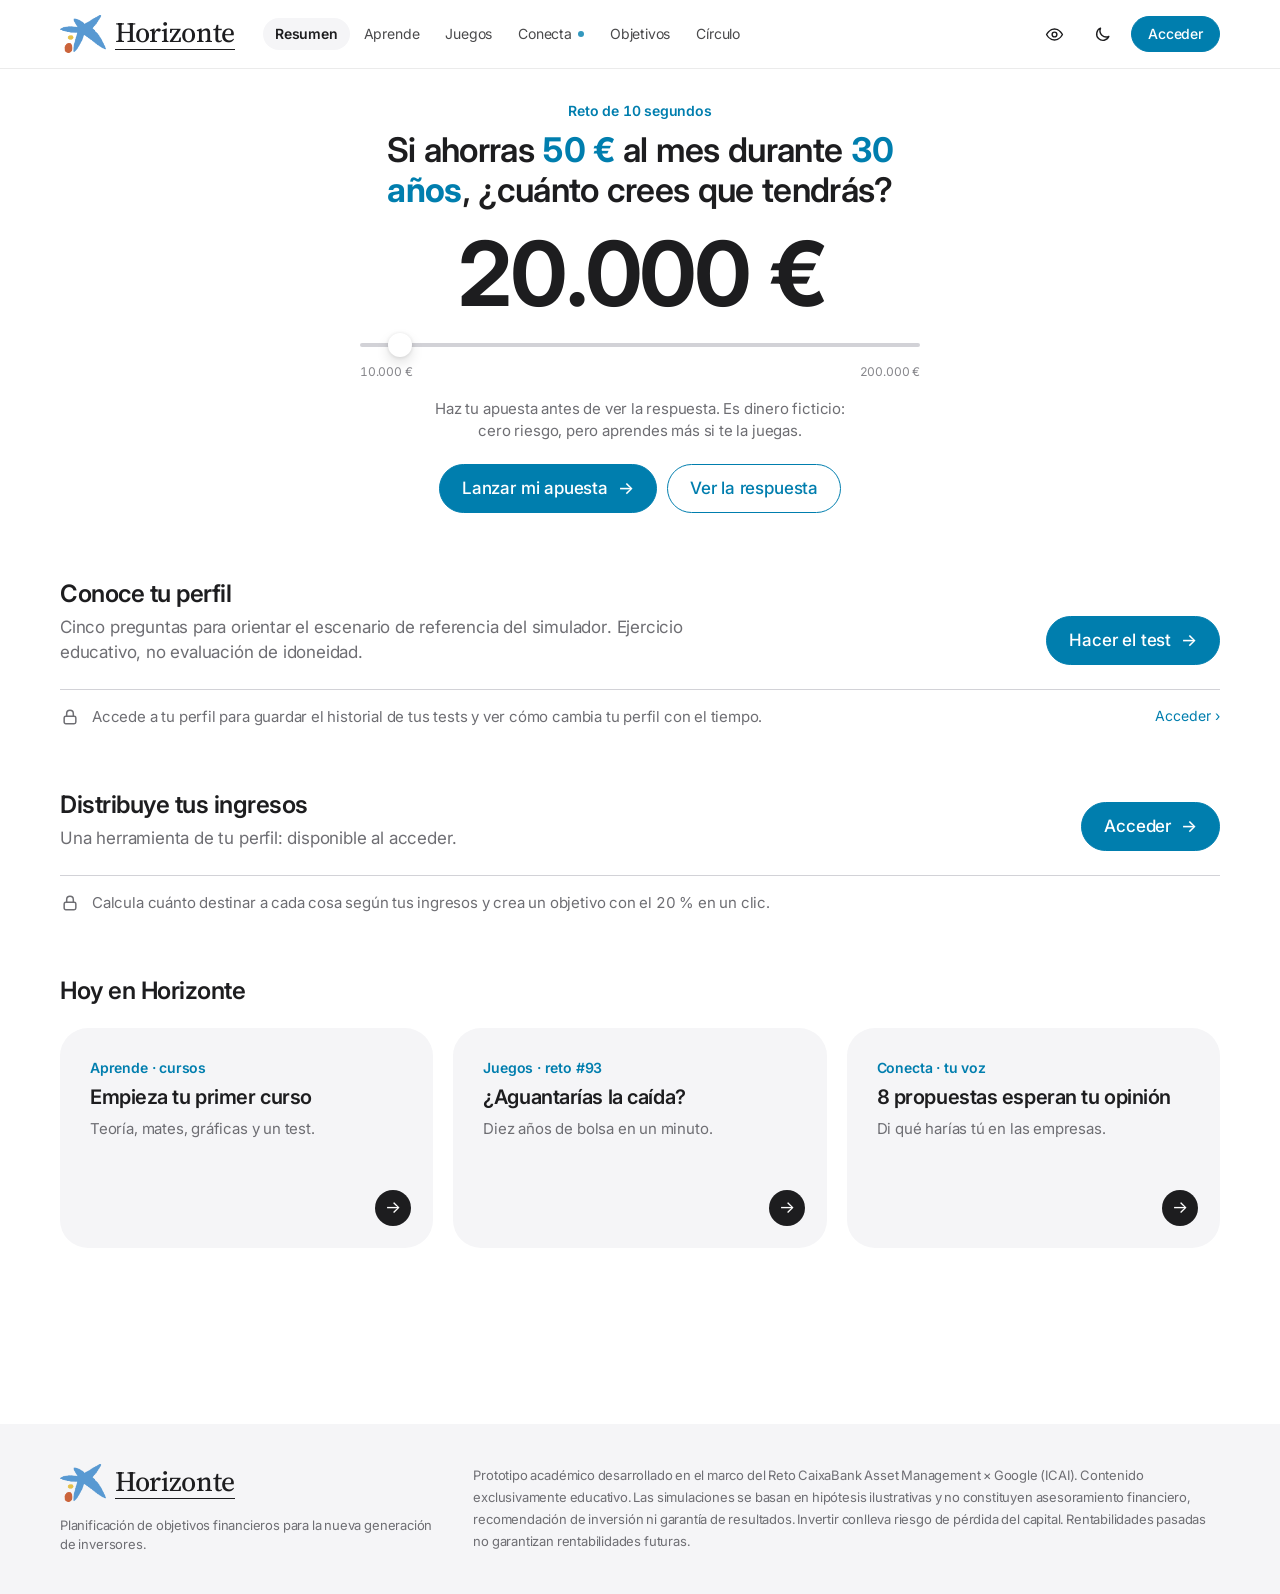
==== commit ff93b86c: "Conectar el acceso al proyecto de Supabase y evitar un bucle en Círculo - config.js con la URL del p" ====
--- a/public/index.html
+++ b/public/index.html
@@ -71,6 +71,6 @@
     <script src="conecta.js?v=g4"></script>
     <script src="cursos-data.js?v=1"></script>
     <script src="cursos.js?v=2"></script>
-    <script src="app.js?v=c2"></script>
+    <script src="app.js?v=c4"></script>
 </body>
 </html>
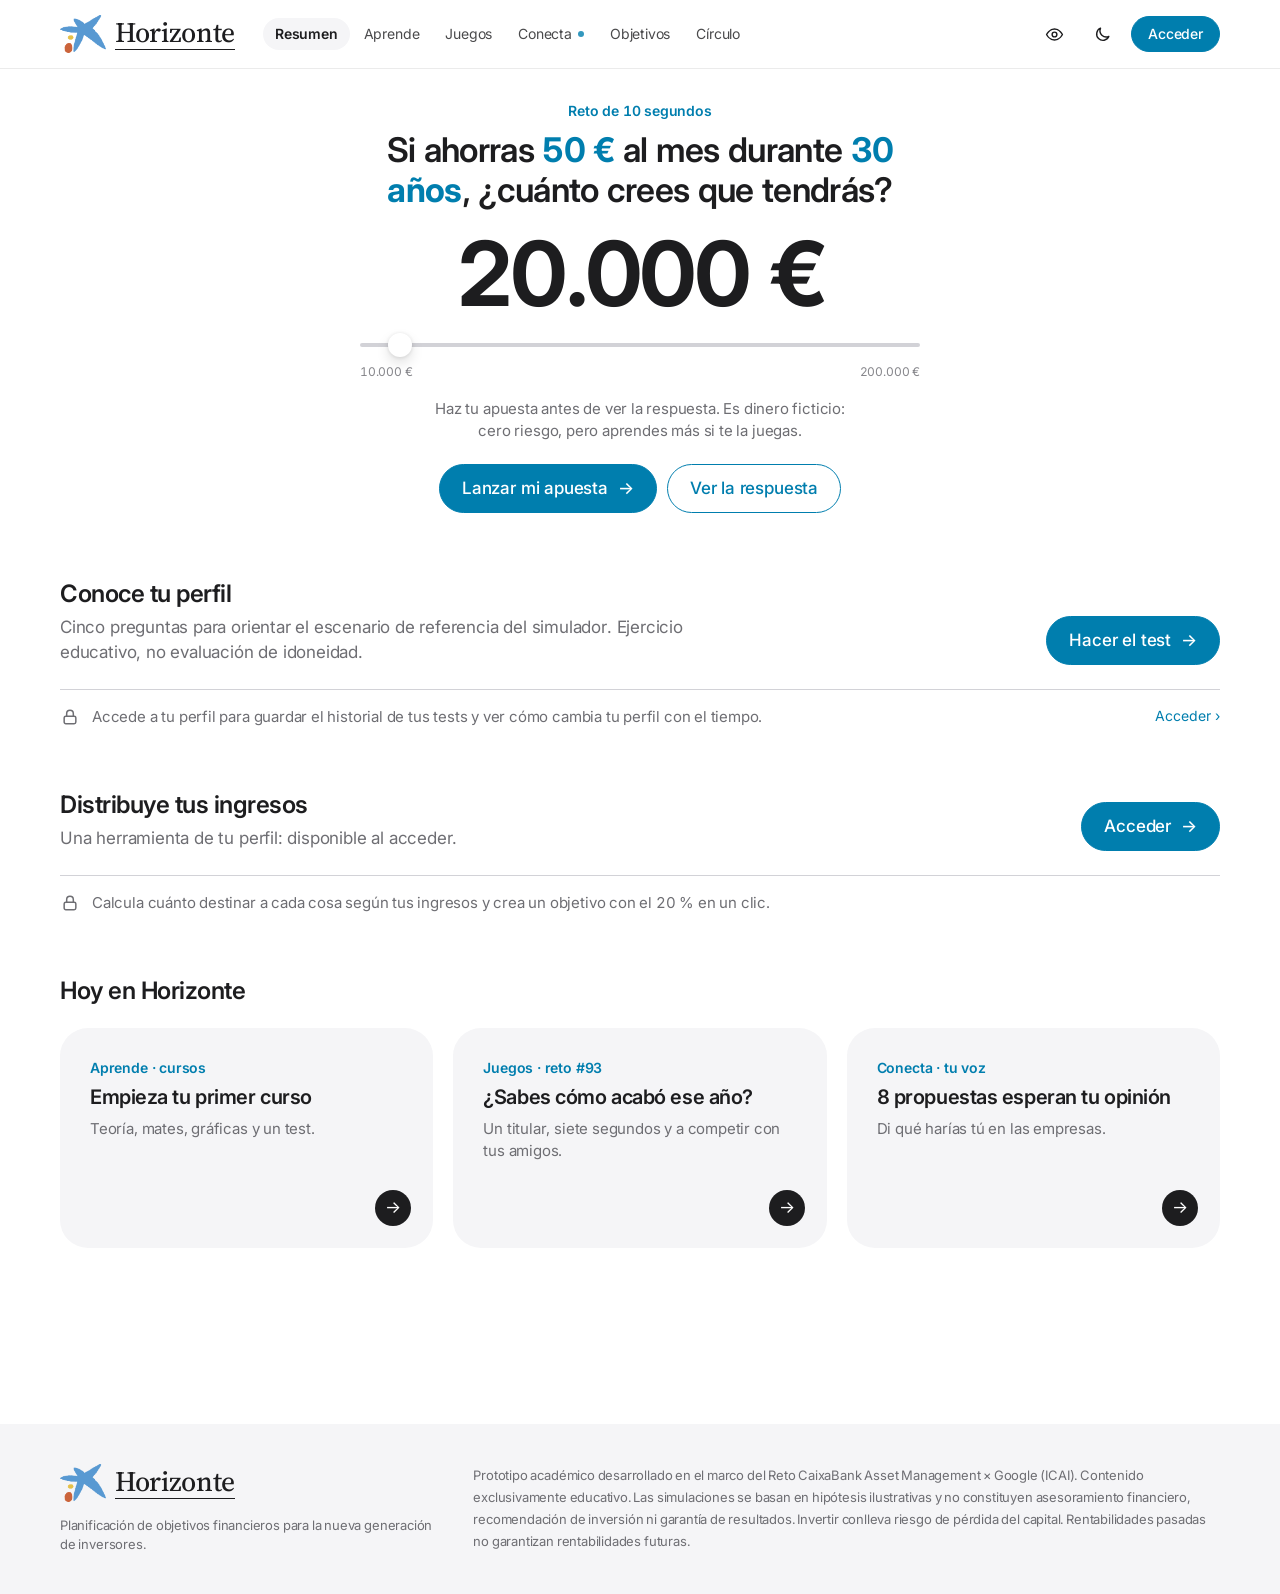
==== commit ff33b73a: "Juegos de adrenalina con liga de amigos, Draft online, Círculo en Supabase, dinero en Objetivos y Tu" ====
--- a/public/index.html
+++ b/public/index.html
@@ -14,7 +14,7 @@
     <link rel="preconnect" href="https://fonts.googleapis.com">
     <link rel="preconnect" href="https://fonts.gstatic.com" crossorigin>
     <link href="https://fonts.googleapis.com/css2?family=Inter:wght@400..800&family=Source+Serif+4:opsz,wght@8..60,400..600&display=swap" rel="stylesheet">
-    <link rel="stylesheet" href="styles.css?v=c1">
+    <link rel="stylesheet" href="styles.css?v=a4">
 </head>
 <body>
     <a class="skip" href="#view">Saltar al contenido</a>
@@ -66,11 +66,13 @@
 
     <noscript><p style="padding:2rem">Horizonte necesita JavaScript para funcionar.</p></noscript>
     <script src="config.js?v=1"></script>
+    <script src="social.js?v=1"></script>
     <script src="coach-local.js?v=g4"></script>
-    <script src="games.js?v=g4"></script>
-    <script src="conecta.js?v=g4"></script>
+    <script src="games.js?v=a2"></script>
+    <script src="conecta.js?v=g7"></script>
+    <script src="arcade.js?v=1"></script>
     <script src="cursos-data.js?v=1"></script>
     <script src="cursos.js?v=2"></script>
-    <script src="app.js?v=c4"></script>
+    <script src="app.js?v=a2"></script>
 </body>
 </html>
--- a/public/styles.css
+++ b/public/styles.css
@@ -1543,3 +1543,165 @@
 .bd.b { min-height: 136px; background: #2a93bf; }
 .bd.c { min-height: 172px; background: #006a93; }
 @media (max-width: 560px) { .bands { grid-template-columns: 1fr; } .bd { min-height: 0 !important; } }
+
+
+/* --- Tu dinero (Objetivos) --- */
+.money { margin: 8px 0 36px; padding-top: 22px; border-top: 1px solid var(--rule); display: grid; gap: 14px; }
+.mp-head { display: flex; align-items: flex-end; justify-content: space-between; gap: 18px; flex-wrap: wrap; }
+.mp-total { display: block; font-size: clamp(36px, 5vw, 56px); font-weight: 600; letter-spacing: -.035em; line-height: 1.05; }
+.mp-head .row, .money > .row { gap: 10px; align-items: center; flex-wrap: wrap; }
+.mp-bar { display: flex; height: 12px; border-radius: 99px; overflow: hidden; background: var(--rule2); }
+.mp-bar i { display: block; height: 100%; transition: flex .5s cubic-bezier(.2, .8, .2, 1); }
+.mp-bar .free, .mp-legend .free { background: var(--cx); }
+.mp-bar .held, .mp-legend .held { background: var(--up); }
+.mp-legend { display: flex; gap: 36px; flex-wrap: wrap; margin: 0; }
+.mp-legend dt { display: flex; align-items: center; gap: 8px; font-size: 13.5px; color: var(--ink2); }
+.mp-legend dt i { display: inline-block; width: 10px; height: 10px; border-radius: 3px; }
+.mp-legend dd { margin: 2px 0 0; font-size: 22px; font-weight: 600; letter-spacing: -.02em; }
+.mp-note { margin: 0; }
+.money:not(:has(.mp-bar)) { grid-template-columns: minmax(0, 1fr) auto; align-items: center; gap: 24px; }
+@media (max-width: 640px) { .money:not(:has(.mp-bar)) { grid-template-columns: 1fr; gap: 14px; } .mp-legend { gap: 22px; } }
+
+/* =========================================================
+   Arcade: cuatro juegos en línea, reloj, combos, liga de amigos
+========================================================= */
+.g-grid { grid-template-columns: repeat(2, minmax(0, 1fr)); }
+@media (min-width: 1100px) {
+    .g-grid { grid-template-columns: repeat(4, minmax(0, 1fr)); gap: 16px; }
+    .g-tile { min-height: 380px; padding: 24px; }
+    .g-tile h3 { font-size: 27px; }
+    .g-tile .g-art { right: 22px; top: 22px; width: 70px; height: 52px; }
+    .g-tile p { max-width: none; font-size: 14.5px; }
+}
+@media (max-width: 760px) { .g-grid { grid-template-columns: 1fr; } }
+.g-tile.t-noticia { background: #000; color: #f5f5f7; --art: #ff8300; --tx2: #a1a1a6; }
+:root[data-theme="dark"] .g-tile.t-noticia { background: #1d1d1f; }
+.t-noticia .g-play { background: #f5f5f7; color: #1d1d1f; }
+.t-noticia .g-badge { background: color-mix(in srgb, var(--art) 18%, transparent); color: var(--art); }
+.g-noticia .g-scroll { background: linear-gradient(175deg, #3d1c00, #130700 60%); }
+
+/* reloj y combos */
+.g-timer { position: relative; height: 10px; background: rgba(255, 255, 255, .12); border-radius: 99px; margin: 0 0 16px; overflow: visible; }
+.g-timer i { display: block; height: 100%; width: 100%; background: #4fc3a1; border-radius: 99px; transform-origin: left; transform: scaleX(1); will-change: transform; }
+.g-timer i.low { background: #ff8a80; animation: tlow .5s ease-in-out infinite alternate; }
+.g-timer span { position: absolute; right: 0; top: 14px; font-size: 13px; font-weight: 700; color: #9cc7dc; font-variant-numeric: tabular-nums; }
+@keyframes tlow { to { opacity: .55; } }
+.nw-top { display: flex; align-items: center; justify-content: space-between; gap: 12px; margin: 22px 0 10px; font-size: 14px; color: #c4d6e0; font-variant-numeric: tabular-nums; }
+.nw-top b { color: #fff; }
+.nw-pts { font-family: var(--serif); font-size: 24px; color: #fff; }
+.nw-combo { font-weight: 700; color: #9cc7dc; padding: 3px 10px; border-radius: 99px; background: rgba(255, 255, 255, .08); }
+.nw-combo.hot { color: #1d1d1f; background: #ffb347; animation: pulse 1s ease-in-out infinite alternate; }
+@keyframes pulse { to { transform: scale(1.08); } }
+.nw-head { font-family: var(--serif); font-size: clamp(24px, 5vw, 32px); line-height: 1.25; color: #fff; margin: 4px 0 18px; font-weight: 400; }
+.nw-head.sm { font-size: 20px; }
+.nw-q { color: #c4d6e0; margin-bottom: 14px; }
+.nw-btns { display: grid; grid-template-columns: 1fr 1fr; gap: 10px; margin: 8px 0; }
+.nw-btns .p-opt { text-align: center; font-size: 22px; font-weight: 700; padding: 26px 12px; }
+.nw-up { border-color: rgba(79, 195, 161, .7) !important; }
+.nw-down { border-color: rgba(255, 138, 128, .7) !important; }
+.nw-up:hover:not(:disabled) { background: rgba(79, 195, 161, .18) !important; }
+.nw-down:hover:not(:disabled) { background: rgba(255, 138, 128, .16) !important; }
+.nw-res { font-size: 17px; margin: 6px 0; color: #dbe8ef; }
+.nw-res.ok { color: #7fe0c2; } .nw-res.ko { color: #ffb4ac; }
+.nw-res b { color: #fff; }
+.nw-gain { font-family: var(--serif); font-size: 24px; color: #fff; margin: 4px 0 14px; }
+.nw-gain small { font-family: var(--sans); font-size: 13px; color: #9cc7dc; }
+.g-pop { height: 26px; text-align: center; margin-top: 6px; }
+.g-pop b { display: inline-block; font-size: 22px; color: #7fe0c2; animation: popup .8s ease-out both; }
+@keyframes popup { from { opacity: 0; transform: translateY(10px) scale(.8); } 30% { opacity: 1; transform: translateY(0) scale(1.1); } to { opacity: 0; transform: translateY(-14px); } }
+
+/* clasificación al terminar un reto */
+.g-board { text-align: left; margin: 18px 0; }
+.lg-board { list-style: none; margin: 6px 0 0; padding: 0; display: grid; gap: 4px; }
+.lg-board li { display: grid; grid-template-columns: 28px 1fr auto; gap: 10px; align-items: center; padding: 9px 12px; background: rgba(255, 255, 255, .06); font-size: 15px; color: #dbe8ef; }
+.lg-board li.me { background: rgba(255, 179, 71, .18); color: #fff; }
+.lg-board li span { color: #9cc7dc; font-weight: 700; }
+.lg-board li i { font-style: normal; font-weight: 700; color: #fff; font-variant-numeric: tabular-nums; }
+
+/* liga de amigos (portada de Juegos) */
+.liga { padding-top: 56px; }
+.lg-bar { display: flex; align-items: center; justify-content: space-between; gap: 16px; flex-wrap: wrap; margin: 4px 0 14px; }
+.lg-t { width: 100%; border-collapse: collapse; font-size: 15.5px; font-variant-numeric: tabular-nums; }
+.lg-t th { text-align: left; font-size: 12px; font-weight: 600; letter-spacing: .05em; text-transform: uppercase; color: var(--ink3); padding: 8px 10px; border-bottom: 1px solid var(--rule); }
+.lg-t td { padding: 12px 10px; border-bottom: 1px solid var(--rule2); }
+.lg-t .r { text-align: right; }
+.lg-t tr.me td { background: color-mix(in srgb, var(--cx) 9%, transparent); font-weight: 600; }
+.lg-t td small { color: var(--ink3); font-weight: 400; }
+.lg-add { display: flex; gap: 10px; margin: 18px 0 10px; max-width: 460px; }
+.lg-add input { flex: 1; min-width: 0; padding: 11px 14px; border-radius: 12px; border: 1px solid var(--rule); background: var(--bg); }
+.lg-friends { display: flex; flex-wrap: wrap; gap: 8px; margin: 8px 0 0; }
+.chip { display: inline-flex; align-items: center; gap: 6px; padding: 5px 6px 5px 12px; border-radius: 99px; background: var(--paper); font-size: 14px; }
+.chip button { width: 22px; height: 22px; border: 0; border-radius: 50%; background: color-mix(in srgb, var(--ink) 10%, transparent); color: var(--ink2); line-height: 1; }
+.chip button:hover { background: var(--down); color: #fff; }
+@media (max-width: 640px) { .lg-g { display: none; } }
+
+/* =========================================================
+   Práctica en ordenador: horizontal, con la pregunta a la izquierda y la respuesta a la derecha.
+   En móvil se mantiene el formato vertical de siempre.
+========================================================= */
+@media (min-width: 960px) {
+    .p-top { width: min(1180px, 100%); padding: 18px 40px; }
+    .p-feed { width: min(1180px, 100%); }
+    .p-card { padding: 96px 64px 80px; }
+    .p-personal, .p-end { padding-right: 64px; }
+    .p-inner { display: grid; grid-template-columns: minmax(0, 1fr) minmax(0, 1fr); column-gap: 80px; align-items: center; }
+    .p-inner > .p-kicker { grid-column: 1; grid-row: 1; align-self: end; }
+    .p-inner > .p-title { grid-column: 1; grid-row: 2; align-self: start; font-size: clamp(32px, 3.4vw, 48px); line-height: 1.12; margin-bottom: 0; }
+    .p-inner > .p-opts, .p-inner > .p-est, .p-inner > .p-body, .p-inner > .p-go { grid-column: 2; grid-row: 1 / span 2; align-self: center; }
+    .p-inner > .p-body + .p-go { grid-row: 3; align-self: start; }
+    .p-inner > .p-reveal { grid-column: 2; grid-row: 3; align-self: start; margin-top: 20px; }
+    .p-opt { font-size: 17px; padding: 18px 20px; }
+    .p-est output { font-size: 64px; }
+    .p-rail { position: absolute; right: 64px; bottom: 40px; display: flex; gap: 22px; }
+    .p-count { left: 64px; bottom: 44px; }
+    .p-end .p-inner { display: block; max-width: 680px; margin: 0 auto; }
+    .p-end .p-inner > * { grid-column: auto; grid-row: auto; }
+}
+
+/* =========================================================
+   Tu calle: caza de empresas cotizadas (mapa, lista, puntos)
+========================================================= */
+.cz-stats { display: grid; gap: 12px; padding: 18px 20px; border-radius: 22px; background: var(--paper); margin-bottom: 22px; }
+.cz-lv { display: flex; align-items: center; gap: 14px; }
+.cz-lv > div { display: grid; gap: 2px; }
+.cz-lv b { font-size: 19px; }
+.cz-lv small { color: var(--ink3); font-size: 13px; }
+.cz-badge { width: 42px; height: 42px; flex: none; display: grid; place-items: center; border-radius: 50%; background: var(--cx); color: #fff; font-weight: 700; font-size: 18px; }
+.cz-btns { display: flex; flex-wrap: wrap; gap: 10px; }
+.cz-alt { margin-top: 12px; }
+.cz-state { display: flex; align-items: center; gap: 12px; padding: 18px 20px; border-radius: 18px; background: var(--paper); color: var(--ink2); margin-bottom: 14px; }
+.cz-state.err { color: #c0392b; }
+.cz-spin { width: 16px; height: 16px; flex: none; border-radius: 50%; border: 2px solid var(--rule); border-top-color: var(--cx); animation: czspin .8s linear infinite; }
+@keyframes czspin { to { transform: rotate(360deg); } }
+.cz-head { gap: 12px; flex-wrap: wrap; margin: 4px 0 10px; }
+.cz-map { position: relative; z-index: 0; isolation: isolate; height: 320px; margin: 10px 0 14px; border-radius: 22px; overflow: hidden; background: var(--paper); }
+@media (min-width: 960px) { .cz-map { height: 380px; } }
+:root[data-theme="dark"] .cz-map .leaflet-tile-pane { filter: invert(1) hue-rotate(180deg) brightness(.92) contrast(.9); }
+.cz-map .leaflet-container { font: inherit; }
+.cz-pin { background: none; border: 0; }
+.cz-pin span { position: absolute; left: 0; top: 0; transform: translate(-50%, -50%); padding: 3px 8px; border-radius: 999px; background: #007eae; border: 2px solid #fff; color: #fff; font: 700 11px/1.2 var(--sans); letter-spacing: .02em; white-space: nowrap; box-shadow: 0 1px 5px rgba(0, 0, 0, .35); }
+.cz-pin.got span { background: #1f9d6b; }
+.cz-pin.no span { background: #8e8e93; }
+.cz-list { display: grid; gap: 8px; }
+.cz-row { display: grid; grid-template-columns: 58px minmax(0, 1fr) auto auto; gap: 12px; align-items: center; padding: 12px 14px; border: 0; border-radius: 16px; background: var(--paper); color: var(--ink); text-align: left; font: inherit; cursor: pointer; }
+.cz-row:hover { background: color-mix(in srgb, var(--cx) 10%, var(--paper)); }
+.cz-tk { display: grid; place-items: center; height: 34px; border-radius: 10px; background: var(--tint); color: var(--cx); font-size: 12px; font-weight: 700; letter-spacing: .02em; }
+.cz-tk.no { background: var(--white); color: var(--ink3); }
+.cz-main { display: grid; min-width: 0; }
+.cz-main b { font-size: 15px; }
+.cz-main small { color: var(--ink3); font-size: 12.5px; overflow: hidden; text-overflow: ellipsis; white-space: nowrap; }
+.cz-dist { color: var(--ink3); font-size: 13px; font-variant-numeric: tabular-nums; }
+.cz-dist.near { color: #1f9d6b; font-weight: 700; }
+.cz-pts { min-width: 40px; text-align: right; color: var(--cx); font-size: 14px; font-weight: 700; }
+.cz-row.got .cz-pts { color: #1f9d6b; }
+.cz-shot { cursor: pointer; }
+.cz-gain { margin: 0; font-size: 22px; font-weight: 700; color: var(--cx); }
+.cz-up { margin: 0; padding: 4px 12px; border-radius: 999px; background: var(--tint); color: var(--cx); font-size: 13px; font-weight: 700; }
+.cz-how { padding: 20px 22px; border-radius: 22px; background: var(--paper); }
+.cz-how .cx-list { padding-left: 20px; }
+.cl-card { font: inherit; cursor: pointer; }
+@media (max-width: 560px) {
+    .cz-row { grid-template-columns: 52px minmax(0, 1fr) auto; }
+    .cz-pts { display: none; }
+    .cz-map { height: 280px; }
+}
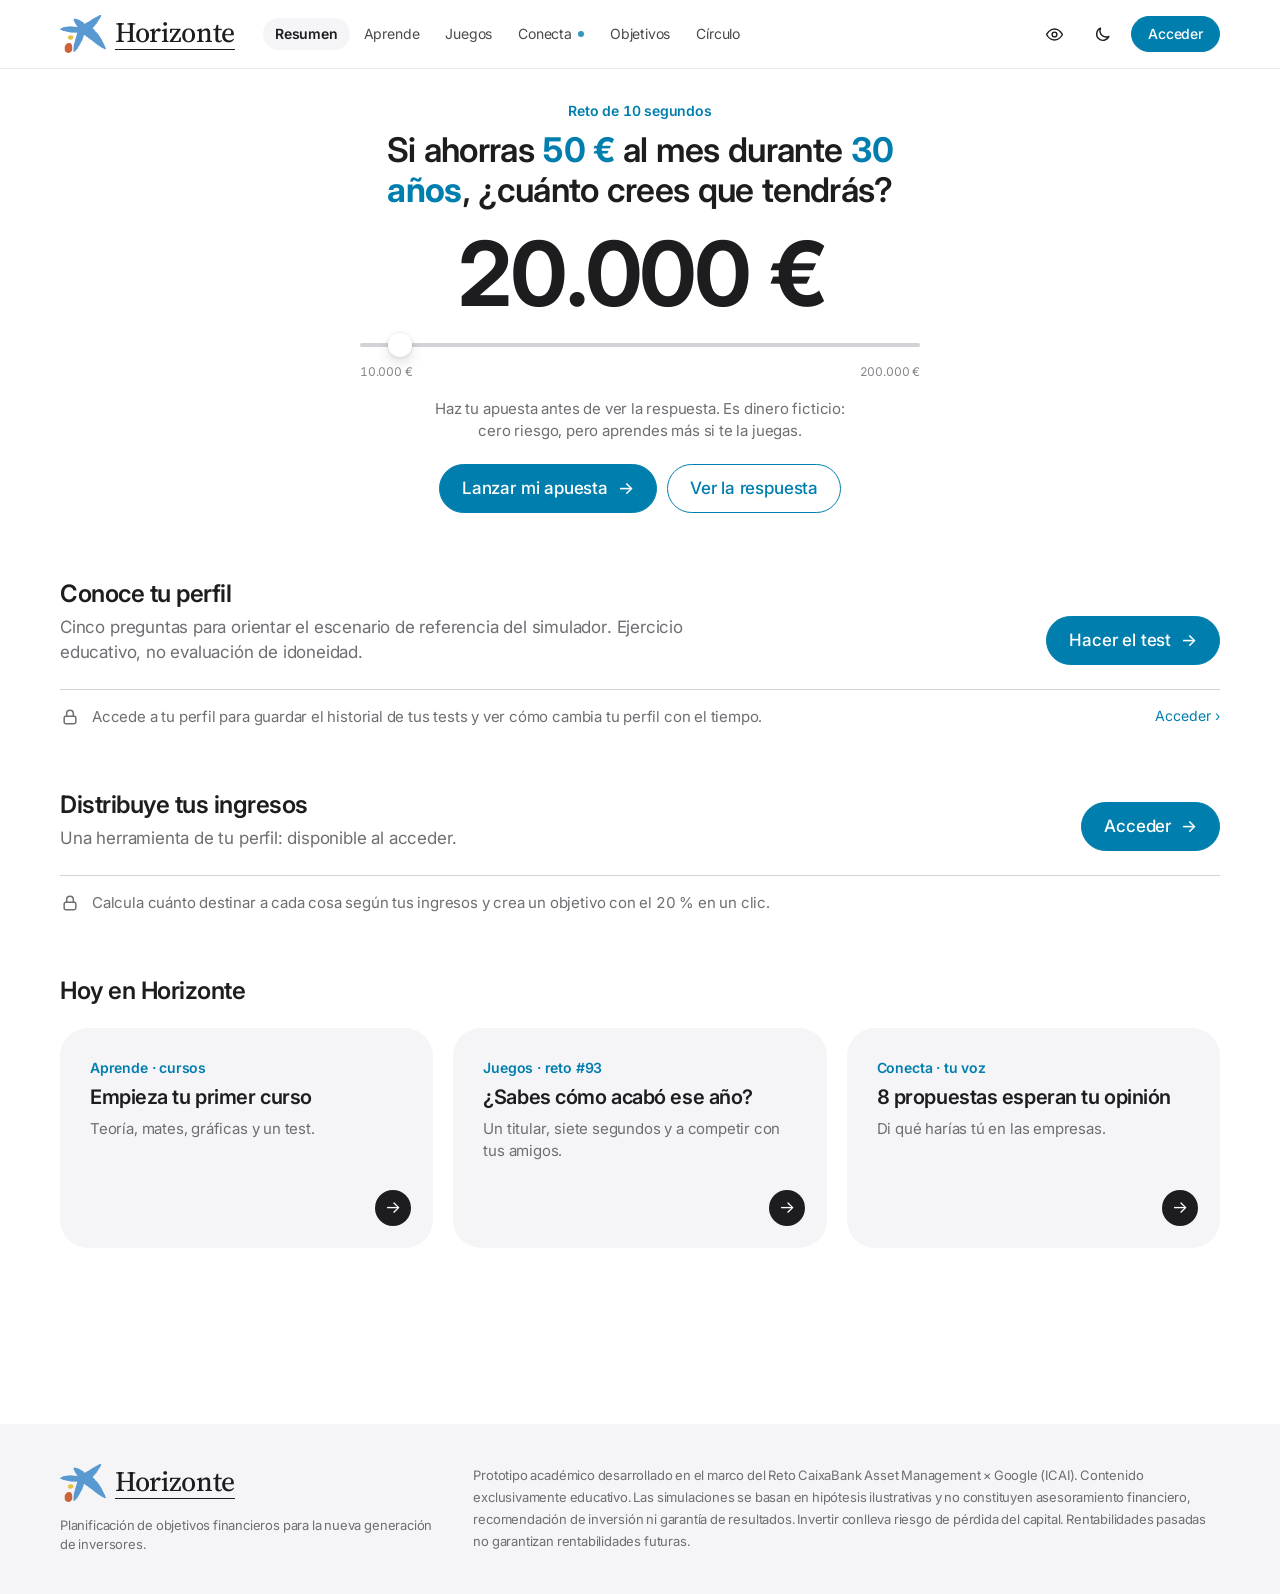
==== commit fd66fd9c: "Versión 2 en /v2 y la app anterior congelada en /v1 - La app actual pasa a v1/ sin cambios en su cód" ====
--- a/public/index.html
+++ b/public/index.html
@@ -2,77 +2,12 @@
 <html lang="es">
 <head>
     <meta charset="UTF-8">
-    <meta name="viewport" content="width=device-width, initial-scale=1, viewport-fit=cover">
-    <meta name="theme-color" content="#ffffff" media="(prefers-color-scheme: light)">
-    <meta name="theme-color" content="#000000" media="(prefers-color-scheme: dark)">
-    <script>try{const t=localStorage.getItem("hz_theme");document.documentElement.dataset.theme=t?JSON.parse(t):(matchMedia("(prefers-color-scheme: dark)").matches?"dark":"light");if(JSON.parse(localStorage.getItem("hz_private")))document.documentElement.classList.add("private")}catch(e){document.documentElement.dataset.theme="light"}</script>
-    <meta name="description" content="Horizonte: planificación de objetivos financieros para la nueva generación de inversores. Prototipo CaixaBank Asset Management × Google.">
-    <title>Horizonte · Planificación de objetivos</title>
-    <link rel="manifest" href="manifest.webmanifest">
-    <link rel="icon" href="brand/horizonte-icono.svg?v=2" type="image/svg+xml">
-    <link rel="apple-touch-icon" href="brand/estrella.png">
-    <link rel="preconnect" href="https://fonts.googleapis.com">
-    <link rel="preconnect" href="https://fonts.gstatic.com" crossorigin>
-    <link href="https://fonts.googleapis.com/css2?family=Inter:wght@400..800&family=Source+Serif+4:opsz,wght@8..60,400..600&display=swap" rel="stylesheet">
-    <link rel="stylesheet" href="styles.css?v=a4">
+    <!-- La primera versión de Horizonte vive ahora en /v1/. Esta página mantiene los enlaces antiguos. -->
+    <meta http-equiv="refresh" content="0; url=../v1/">
+    <title>Horizonte · versión 1</title>
+    <script>location.replace("../v1/" + location.hash);</script>
 </head>
 <body>
-    <a class="skip" href="#view">Saltar al contenido</a>
-
-    <header class="top">
-        <div class="top-in">
-            <a class="brand" href="#/resumen" aria-label="Horizonte · Inicio">
-                <img class="brand-star" src="brand/horizonte-icono.svg" alt="" width="46" height="38">
-                <span class="brand-word" aria-hidden="true">Horizonte</span>
-            </a>
-            <nav class="nav" id="nav" aria-label="Secciones">
-                <a href="#/resumen" data-tab="resumen"><svg viewBox="0 0 24 24" aria-hidden="true"><path d="M3 10.5 12 3l9 7.5V20a1 1 0 0 1-1 1h-5v-6h-6v6H4a1 1 0 0 1-1-1z"/></svg><span class="nl">Resumen</span><span class="ns">Inicio</span></a>
-                <a href="#/aprende" data-tab="aprende"><svg viewBox="0 0 24 24" aria-hidden="true"><path d="M12 6.5C10 5 7 4.5 3 5v13c4-.5 7 0 9 1.5 2-1.5 5-2 9-1.5V5c-4-.5-7 0-9 1.5zM12 6.5V19"/></svg><span class="nl">Aprende</span><span class="ns">Aprende</span></a>
-                <a href="#/juegos" data-tab="juegos"><svg viewBox="0 0 24 24" aria-hidden="true"><rect x="2.5" y="7" width="19" height="11" rx="5.5"/><path d="M7 10.5v4M5 12.5h4"/><circle cx="15.5" cy="11.5" r=".6" fill="currentColor"/><circle cx="17.5" cy="13.5" r=".6" fill="currentColor"/></svg><span class="nl">Juegos</span><span class="ns">Juegos</span></a>
-                <a href="#/conecta" data-tab="conecta" class="nav-new"><svg viewBox="0 0 24 24" aria-hidden="true"><circle cx="6" cy="12" r="2.6"/><circle cx="18" cy="6" r="2.6"/><circle cx="18" cy="18" r="2.6"/><path d="M8.3 10.8 15.7 7.2M8.3 13.2l7.4 3.6"/></svg><span class="nl">Conecta</span><span class="ns">Conecta</span></a>
-                <a href="#/objetivos" data-tab="objetivos"><svg viewBox="0 0 24 24" aria-hidden="true"><circle cx="12" cy="12" r="9"/><circle cx="12" cy="12" r="5"/><circle cx="12" cy="12" r="1.2" fill="currentColor"/></svg><span class="nl">Objetivos</span><span class="ns">Metas</span></a>
-                <a href="#/circulo" data-tab="circulo"><svg viewBox="0 0 24 24" aria-hidden="true"><circle cx="9" cy="9" r="3.2"/><circle cx="17" cy="10.5" r="2.5"/><path d="M3.5 19c.6-3 2.8-4.6 5.5-4.6s4.9 1.6 5.5 4.6M14.5 15.2c2.6-.5 5 .8 5.8 3.8"/></svg><span class="nl">Círculo</span><span class="ns">Círculo</span></a>
-            </nav>
-            <div class="top-actions">
-                <button class="icon-btn" data-act="privacy" id="privBtn" aria-pressed="false" title="Ocultar importes" aria-label="Ocultar importes"><svg viewBox="0 0 24 24" aria-hidden="true"><path class="eye" d="M2 12s3.6-7 10-7 10 7 10 7-3.6 7-10 7S2 12 2 12z"/><circle class="eye" cx="12" cy="12" r="3"/><path class="slash" d="M4 4l16 16"/></svg></button>
-                <button class="icon-btn" data-act="theme" id="themeBtn" title="Cambiar a modo oscuro" aria-label="Cambiar a modo oscuro"><svg viewBox="0 0 24 24" aria-hidden="true"><path class="moon" d="M20 14.5A8 8 0 0 1 9.5 4 8 8 0 1 0 20 14.5z"/><g class="sun"><circle cx="12" cy="12" r="4"/><path d="M12 2v2M12 20v2M4.9 4.9l1.4 1.4M17.7 17.7l1.4 1.4M2 12h2M20 12h2M4.9 19.1l1.4-1.4M17.7 6.3l1.4-1.4"/></g></svg></button>
-                <button class="btn sm" id="authBtn" data-act="auth">Acceder</button>
-            </div>
-        </div>
-        <div class="flyout" id="flyout" aria-label="Índice de la sección"><div class="fl-in" id="flyIn"></div></div>
-        <div class="localnav" id="localnav">
-            <button class="ln-btn" id="lnBtn" aria-expanded="false" aria-controls="lnPanel"><span id="lnName">Inicio</span><svg viewBox="0 0 24 24" aria-hidden="true"><path d="m6 9 6 6 6-6"/></svg></button>
-            <div class="ln-panel" id="lnPanel"></div>
-        </div>
-    </header>
-    <div class="fl-scrim" id="flyScrim"></div>
-
-    <main id="view" tabindex="-1"></main>
-
-    <footer class="foot">
-        <div class="foot-in">
-            <div>
-                <span class="brand foot-brand" aria-label="Horizonte"><img class="brand-star" src="brand/horizonte-icono.svg" alt="" width="46" height="38"><span class="brand-word" aria-hidden="true">Horizonte</span></span>
-                <p class="muted">Planificación de objetivos financieros para la nueva generación de inversores.</p>
-            </div>
-            <p class="legal">Prototipo académico desarrollado en el marco del Reto CaixaBank Asset Management × Google (ICAI). Contenido exclusivamente educativo. Las simulaciones se basan en hipótesis ilustrativas y no constituyen asesoramiento financiero, recomendación de inversión ni garantía de resultados. Invertir conlleva riesgo de pérdida del capital. Rentabilidades pasadas no garantizan rentabilidades futuras.</p>
-        </div>
-    </footer>
-
-    <button class="assist-fab" data-act="coach" aria-label="Abrir asistente"><svg viewBox="0 0 24 24" aria-hidden="true"><path d="M4 5h16v11H9l-5 4z"/></svg></button>
-
-    <div id="sheetRoot"></div>
-    <div id="toasts" aria-live="polite"></div>
-
-    <noscript><p style="padding:2rem">Horizonte necesita JavaScript para funcionar.</p></noscript>
-    <script src="config.js?v=1"></script>
-    <script src="social.js?v=1"></script>
-    <script src="coach-local.js?v=g4"></script>
-    <script src="games.js?v=a2"></script>
-    <script src="conecta.js?v=g7"></script>
-    <script src="arcade.js?v=1"></script>
-    <script src="cursos-data.js?v=1"></script>
-    <script src="cursos.js?v=2"></script>
-    <script src="app.js?v=a2"></script>
+    <p><a href="../v1/">Abrir Horizonte (versión 1)</a></p>
 </body>
 </html>
